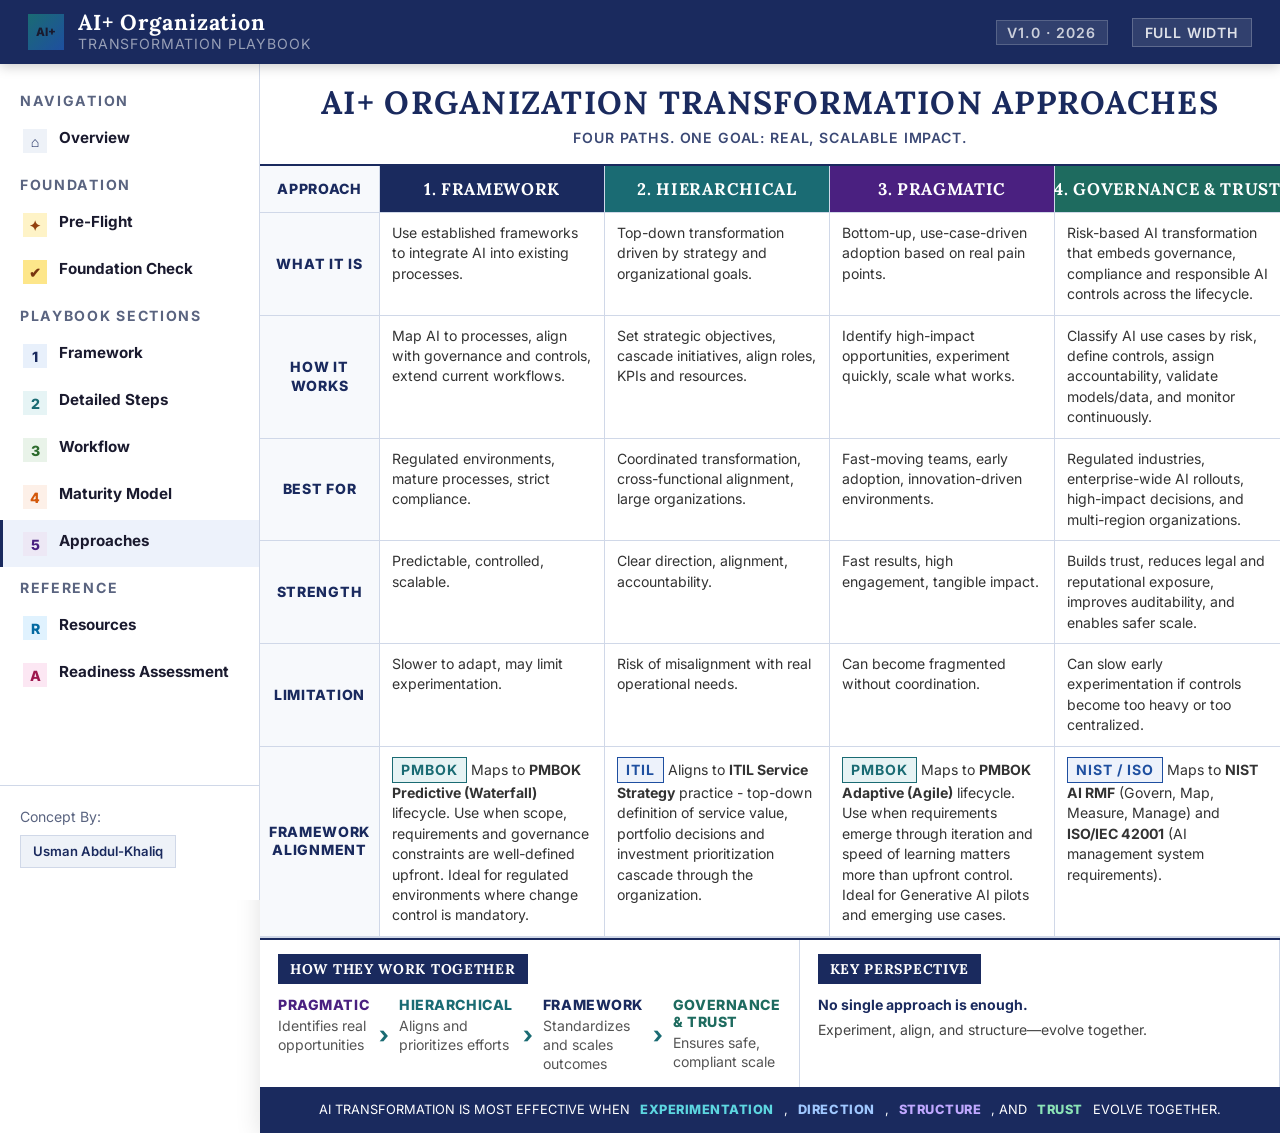
==== approaches.html @ 4c3d4aff "Initial Commit" ====
<!DOCTYPE html>
<html lang="en">
<head>
<meta charset="UTF-8">
<meta name="viewport" content="width=device-width, initial-scale=1.0">
<title>AI+ Organization Transformation Approaches</title>
<link rel="stylesheet" href="shared.css">
<link rel="stylesheet" href="main.css">
</head>
<body class="approaches-page">

<script src="layout-loader.js"></script>
<div id="aipo-content">
<div class="page">
  <div class="page-header">
    <h1>AI+ ORGANIZATION TRANSFORMATION APPROACHES</h1>
    <p>Four Paths. One Goal: Real, Scalable Impact.</p>
  </div>

  <div class="approach-grid">
    <div class="approach-cell row-label label-head">Approach</div>
    <div class="approach-cell approach-head a1">1. FRAMEWORK</div>
    <div class="approach-cell approach-head a2">2. HIERARCHICAL</div>
    <div class="approach-cell approach-head a3">3. PRAGMATIC</div>
    <div class="approach-cell approach-head a4">4. GOVERNANCE &amp; TRUST</div>

    <div class="approach-cell row-label">What It Is</div>
    <div class="approach-cell row-val">Use established frameworks to integrate AI into existing processes.</div>
    <div class="approach-cell row-val">Top-down transformation driven by strategy and organizational goals.</div>
    <div class="approach-cell row-val">Bottom-up, use-case-driven adoption based on real pain points.</div>
    <div class="approach-cell row-val">Risk-based AI transformation that embeds governance, compliance and responsible AI controls across the lifecycle.</div>

    <div class="approach-cell row-label">How It Works</div>
    <div class="approach-cell row-val">Map AI to processes, align with governance and controls, extend current workflows.</div>
    <div class="approach-cell row-val">Set strategic objectives, cascade initiatives, align roles, KPIs and resources.</div>
    <div class="approach-cell row-val">Identify high-impact opportunities, experiment quickly, scale what works.</div>
    <div class="approach-cell row-val">Classify AI use cases by risk, define controls, assign accountability, validate models/data, and monitor continuously.</div>

    <div class="approach-cell row-label">Best For</div>
    <div class="approach-cell row-val">Regulated environments, mature processes, strict compliance.</div>
    <div class="approach-cell row-val">Coordinated transformation, cross-functional alignment, large organizations.</div>
    <div class="approach-cell row-val">Fast-moving teams, early adoption, innovation-driven environments.</div>
    <div class="approach-cell row-val">Regulated industries, enterprise-wide AI rollouts, high-impact decisions, and multi-region organizations.</div>

    <div class="approach-cell row-label">Strength</div>
    <div class="approach-cell row-val">Predictable, controlled, scalable.</div>
    <div class="approach-cell row-val">Clear direction, alignment, accountability.</div>
    <div class="approach-cell row-val">Fast results, high engagement, tangible impact.</div>
    <div class="approach-cell row-val">Builds trust, reduces legal and reputational exposure, improves auditability, and enables safer scale.</div>

    <div class="approach-cell row-label">Limitation</div>
    <div class="approach-cell row-val">Slower to adapt, may limit experimentation.</div>
    <div class="approach-cell row-val">Risk of misalignment with real operational needs.</div>
    <div class="approach-cell row-val">Can become fragmented without coordination.</div>
    <div class="approach-cell row-val">Can slow early experimentation if controls become too heavy or too centralized.</div>

    <div class="approach-cell row-label">Framework Alignment</div>
    <div class="approach-cell row-val"><span class="fw-badge fw-pmbok">PMBOK</span> Maps to <strong>PMBOK Predictive (Waterfall)</strong> lifecycle. Use when scope, requirements and governance constraints are well-defined upfront. Ideal for regulated environments where change control is mandatory.</div>
    <div class="approach-cell row-val"><span class="fw-badge fw-itil">ITIL</span> Aligns to <strong>ITIL Service Strategy</strong> practice - top-down definition of service value, portfolio decisions and investment prioritization cascade through the organization.</div>
    <div class="approach-cell row-val"><span class="fw-badge fw-pmbok">PMBOK</span> Maps to <strong>PMBOK Adaptive (Agile)</strong> lifecycle. Use when requirements emerge through iteration and speed of learning matters more than upfront control. Ideal for Generative AI pilots and emerging use cases.</div>
    <div class="approach-cell row-val"><span class="fw-badge fw-itil">NIST / ISO</span> Maps to <strong>NIST AI RMF</strong> (Govern, Map, Measure, Manage) and <strong>ISO/IEC 42001</strong> (AI management system requirements).</div>
  </div>

  <div class="bottom-section">
    <div class="bottom-block">
      <div class="bottom-title">HOW THEY WORK TOGETHER</div>
      <div class="flow-items">
        <div class="flow-item">
          <div class="flow-name pragma">PRAGMATIC</div>
          <div class="flow-desc">Identifies real opportunities</div>
        </div>
        <div class="flow-arrow">›</div>
        <div class="flow-item">
          <div class="flow-name hier">HIERARCHICAL</div>
          <div class="flow-desc">Aligns and prioritizes efforts</div>
        </div>
        <div class="flow-arrow">›</div>
        <div class="flow-item">
          <div class="flow-name frame">FRAMEWORK</div>
          <div class="flow-desc">Standardizes and scales outcomes</div>
        </div>
        <div class="flow-arrow">›</div>
        <div class="flow-item">
          <div class="flow-name govern">GOVERNANCE &amp; TRUST</div>
          <div class="flow-desc">Ensures safe, compliant scale</div>
        </div>
      </div>
    </div>
    <div class="bottom-block">
      <div class="bottom-title">KEY PERSPECTIVE</div>
      <div class="key-perspective">No single approach is enough.</div>
      <div class="key-sub">Experiment, align, and structure—evolve together.</div>
    </div>
    <div class="bottom-block aipo-section-hidden" aria-hidden="true">
      <div class="bottom-title">PMBOK TAILORING PRINCIPLE
        <span class="fw-badge fw-pmbok" style="float:right;margin-top:-2px;">PMBOK</span>
      </div>
      <div style="font-size:0.78rem;color:#333;line-height:1.6;padding:8px 0;">
        <p style="margin-bottom:6px;"><strong>PMBOK recommends tailoring</strong> the delivery approach to the project context. Combine all three approaches:</p>
        <ul style="margin-left:12px;list-style:none;">
          <li style="padding:2px 0;"><strong>Pragmatic</strong> to discover opportunities → <strong>Adaptive (Agile)</strong></li>
          <li style="padding:2px 0;"><strong>Hierarchical</strong> to align efforts → <strong>Incremental</strong></li>
          <li style="padding:2px 0;"><strong>Framework</strong> to standardize and scale → <strong>Predictive (Waterfall)</strong></li>
        </ul>
        <p style="margin-top:6px;margin-bottom:0;">The key question: <strong>What is the uncertainty level of this initiative?</strong> High uncertainty → lean Adaptive. Low uncertainty, high compliance → lean Predictive.</p>
      </div>
    </div>
  </div>

  <div class="rule-bar">
    AI TRANSFORMATION IS MOST EFFECTIVE WHEN <strong class="hi-t">EXPERIMENTATION</strong>, <strong class="hi-d">DIRECTION</strong>, <strong class="hi-s">STRUCTURE</strong>, AND <strong class="hi-g">TRUST</strong> EVOLVE TOGETHER.
  </div>
</div>
</div>
<script src="spa-nav.js"></script>
</body>
</html>
---- shared.css ----
/* ═══════════════════════════════════════════════════
   AIPO – Shared Styles
   Loaded by every page.
   Contains: fonts · reset · CSS variables · nav shell
   ═══════════════════════════════════════════════════ */
@import url('https://fonts.googleapis.com/css2?family=Inter:wght@300;400;500;600;700;800&family=Lora:ital,wght@0,600;0,700;1,600&display=swap');
*, *::before, *::after { box-sizing: border-box; margin: 0; padding: 0; }
/* ── GLOBAL VARIABLES ──────────────────────────────── */
:root {
  /* Layout */
  --header-h:  64px;
  --sidebar-w: 260px;
  /* Core palette */
  --navy:      #1a2a5e;
  --navy-dark: #121e45;
  --blue-mid:  #1e4fa0;
  --blue:      #1e4fa0;
  --teal:      #1a6b73;
  --green:     #2d6b2d;
  --orange:    #d4580a;
  --purple:    #4a2080;
  --gold:      #0a6648;
  --light-bg:  #f7f9fc;
  --bg:        #eef2f8;
  --border:    #d0d8e8;
  --text:      #1a1a2e;
  --muted:     #5a6480;
  --row-alt:   #f5f8fd;
  /* Domain palette (prerequisites / foundation pages) */
  --d1: #854d0e;  --d1b: #fef3c7;
  --d2: #1e4fa0;  --d2b: #dbeafe;
  --d3: #991b1b;  --d3b: #fee2e2;
  --d4: #1a3060;  --d4b: #e0e7ff;
  --d5: #0f766e;  --d5b: #ccfbf1;
  --d6: #6d28d9;  --d6b: #ede9fe;
  --d7: #065f46;  --d7b: #d1fae5;
}/* ── SHARED NAV SHELL ─────────────────────────────── */
  header.site-header {
    position: fixed; top: 0; left: 0; right: 0;
    height: var(--header-h); background: var(--navy);
    display: flex; align-items: center; gap: 14px;
    padding: 0 28px; z-index: 100;
    box-shadow: 0 2px 12px rgba(0,0,0,.22);
  }
  .sh-icon {
    width: 36px; height: 36px; flex-shrink: 0;
    background: linear-gradient(135deg, var(--teal), #1e4fa0);
    border-radius: 8px; display: flex; align-items: center; justify-content: center;
    font-size: 18px;
  }
  .sh-title {
    font-family: 'Lora', serif;
    font-size: 1.35rem; font-weight: 800; letter-spacing: .04em; color: #fff; line-height: 1;
  }
  .sh-sub {
    font-size: 0.88rem; color: rgba(255,255,255,.55);
    letter-spacing: .06em; text-transform: uppercase; margin-top: 2px;
  }
  .sh-badge {
    margin-left: auto; background: rgba(255,255,255,.1);
    border: 1px solid rgba(255,255,255,.18); color: rgba(255,255,255,.75);
    font-size: 0.88rem; font-weight: 600; letter-spacing: .08em;
    text-transform: uppercase; padding: 3px 10px; border-radius: 20px;
  }
  aside.site-sidebar {
    position: fixed; top: var(--header-h); left: 0; bottom: 0;
    width: var(--sidebar-w); background: #fff;
    border-right: 1px solid var(--border); overflow-y: auto;
    padding: 24px 0 32px; display: flex; flex-direction: column; z-index: 99;
  }
  .sn-label {
    font-size: 0.88rem; font-weight: 700; letter-spacing: .12em;
    text-transform: uppercase; color: #5a6480; padding: 0 20px 8px; margin-top: 4px;
  }
  .sn-item {
    display: flex; align-items: flex-start; gap: 12px; padding: 11px 20px;
    text-decoration: none; color: #1a1a2e; border-left: 3px solid transparent;
    transition: background .15s, border-color .15s;
  }
  .sn-item:hover  { background: #eef2f8; border-left-color: #1e4fa0; }
  .sn-item.active { background: #edf2fb; border-left-color: #1a2a5e; }
  .sn-num {
    width: 24px; height: 24px; border-radius: 6px; display: flex;
    align-items: center; justify-content: center;
    font-size: 0.88rem; font-weight: 800; flex-shrink: 0; margin-top: 1px;
  }
  .sn-text { flex: 1; }
  .sn-text strong { display: block; font-size: 0.88rem; font-weight: 700; line-height: 1.3; }
  .sn-text span   { font-size: 0.88rem; color: #5a6480; line-height: 1.4; }
  .sn-p0 { background: #fef3c7; color: #92400e; }
  .sn-p1 { background: #fde68a; color: #78350f; }
  .sn-c1 { background: #e8f0fb; color: #1a2a5e; }
  .sn-c2 { background: #e6f4f5; color: #1a6b73; }
  .sn-c3 { background: #e9f3e9; color: #2d6b2d; }
  .sn-c4 { background: #fdf0e8; color: #d4580a; }
  .sn-c5 { background: #ede8f5; color: #4a2080; }
  .sn-c6 { background: #e4f7f0; color: #0a6648; }
  .sn-footer {
    margin-top: auto; padding: 20px 20px 0;
    border-top: 1px solid var(--border); font-size: 0.88rem; color: #5a6480; line-height: 1.6;
  }
  .sn-footer a {
    display: inline-block;
    margin-top: 6px;
    padding: 5px 12px;
    font-size: 0.82rem;
    font-weight: 600;
    color: var(--navy);
    text-decoration: none;
    background: #eef2f8;
    border: 1px solid var(--border);
    border-radius: 6px;
    transition: background 0.15s, border-color 0.15s, color 0.15s;
  }
  .sn-footer a:hover {
    background: #e8edf5;
    border-color: var(--blue-mid);
    color: var(--blue-mid);
  }
  .view-toggle-btn {
    display: flex; align-items: center; gap: 6px;
    background: rgba(255,255,255,.1); border: 1px solid rgba(255,255,255,.22);
    color: rgba(255,255,255,.85); font-size: 0.88rem; font-weight: 600;
    letter-spacing: .06em; text-transform: uppercase;
    padding: 5px 12px; border-radius: 20px;
    cursor: pointer; transition: background .15s; white-space: nowrap; margin-left: 10px;
  }
  .view-toggle-btn:hover { background: rgba(255,255,255,.18); border-color: rgba(255,255,255,.4); }

  /* ── VIEW SWITCHER ───────────────────────────────────── */
  .view-switcher {
    display: flex; gap: 4px;
  }
  .view-opt {
    background: none;
    border: 1px solid rgba(255,255,255,.22);
    color: rgba(255,255,255,.75);
    font-size: 0.88rem;
    font-weight: 600;
    padding: 4px 10px;
    border-radius: 4px;
    cursor: pointer;
    transition: all 0.2s;
    text-transform: uppercase;
    letter-spacing: 0.06em;
  }
  .view-opt:hover {
    border-color: rgba(255,255,255,.45);
    color: rgba(255,255,255,.95);
  }
  .view-opt.active {
    background: rgba(255,255,255,.15);
    border-color: rgba(255,255,255,.35);
    color: white;
  }

/* ── LAYOUT VIEWS ──────────────────────────────────── */
body.view-clean { 
  background: white !important; 
  padding-left: var(--sidebar-w) !important;
  padding-right: 0 !important;
  padding-top: var(--header-h) !important;
  padding-bottom: 0 !important;
}
body.view-clean .page { max-width: none !important; margin: 0 !important; }
body.view-clean:not(.prereq-page) *:not(.site-header):not(.site-sidebar):not(header):not(aside) { 
  border-radius: 0 !important; 
}

/* Internal padding for List view elements while keeping containers flush */
/* Excluding checklist.html via :not(.checklist-page) - depends on adding class to body */
body.view-clean:not(.checklist-page):not(.prereq-page) .banner,
body.view-clean:not(.checklist-page):not(.prereq-page) .sec-divider,
body.view-clean:not(.checklist-page):not(.prereq-page) .domain,
body.view-clean:not(.checklist-page):not(.prereq-page) .matrix-wrap,
body.view-clean:not(.checklist-page):not(.prereq-page) .cl-wrap,
body.view-clean:not(.checklist-page):not(.prereq-page) .readiness-bar,
body.view-clean:not(.checklist-page):not(.prereq-page) .why-strip {
  padding-left: 32px !important;
  padding-right: 32px !important;
}

/* Fix for nested horizontal containers like checklist items or matrix headers */
body.view-clean:not(.checklist-page):not(.prereq-page) .matrix-header,
body.view-clean:not(.checklist-page):not(.prereq-page) .dep-legend,
body.view-clean:not(.checklist-page):not(.prereq-page) .cl-section-header,
body.view-clean:not(.checklist-page):not(.prereq-page) .cl-items {
  padding-left: 20px !important;
}

/* ── PRINT BASE ─────────────────────────────────────── */
@media print {
  body { padding: 0; background: white; }
  .site-header, .site-sidebar, .view-toggle-btn, .view-switcher { display: none !important; }
  .page { max-width: none !important; }
}
/* ── FRAMEWORK ALIGNMENT COMPONENTS ───────────────── */
.fw-badges { display: flex; flex-wrap: wrap; gap: 5px; padding: 6px 16px 4px; }
.fw-badge {
  font-size: 0.88rem; font-weight: 700; letter-spacing: .07em; text-transform: uppercase;
  padding: 2px 8px; border-radius: 20px; border: 1.5px solid currentColor;
  white-space: nowrap; display: inline-block;
}
.fw-itil  { color: #1e4fa0; background: #edf2fb; }
.fw-pmbok { color: #1a6b73; background: #e6f3f4; }
.fw-nist  { color: #6d28d9; background: #f0eaf8; }
.fw-cobit { color: #b45309; background: #fef3c7; }
.fw-cmmi  { color: #2d6b2d; background: #e8f4e8; }

.fw-panel { margin: 0 16px 12px; border: 1px solid var(--border); border-radius: 4px; overflow: hidden; }
.fw-panel summary {
  padding: 7px 12px; font-size: 0.88rem; font-weight: 700;
  text-transform: uppercase; letter-spacing: .07em;
  cursor: pointer; background: var(--row-alt); color: var(--navy);
  list-style: none; display: flex; align-items: center; justify-content: space-between;
}
.fw-panel summary::-webkit-details-marker { display: none; }
.fw-panel summary::after { content: "▸"; transition: transform .2s; }
.fw-panel[open] summary::after { transform: rotate(90deg); }
.fw-panel .fw-panel-body {
  padding: 10px 14px; font-size: 0.88rem; color: #333; line-height: 1.55;
  border-top: 1px solid var(--border);
}
.fw-panel .fw-panel-body strong { color: var(--navy); }
.fw-panel .fw-panel-body p { margin-bottom: 6px; }
.fw-panel .fw-panel-body ul { list-style: none; padding: 0; margin-bottom: 6px; }
.fw-panel .fw-panel-body ul li { padding: 2px 0 2px 12px; position: relative; }
.fw-panel .fw-panel-body ul li::before { content: "›"; position: absolute; left: 0; color: #888; }

.fw-cycle { display: flex; margin: 8px 0; border: 1.5px solid var(--border); border-radius: 4px; overflow: hidden; }
.fw-cycle-step {
  flex: 1; padding: 6px 4px; text-align: center;
  font-size: 0.88rem; font-weight: 700; text-transform: uppercase; letter-spacing: .04em;
  border-right: 1px solid var(--border); background: var(--row-alt); color: var(--navy);
}
.fw-cycle-step:last-child { border-right: none; }
---- main.css ----
html {
  height: 100%;
}
body {
  height: 100%;
  font-family: "Inter", sans-serif;
  background: var(--bg);
  color: var(--text);
  /* Offset content from fixed header and sidebar */
  padding-top: var(--header-h);
  padding-left: var(--sidebar-w);
}

/* Temporarily hidden sections — drop class .aipo-section-hidden from markup to show again */
.aipo-section-hidden {
  display: none !important;
}

/* ── HEADER ─────────────────────────────────────────── */
header, .site-header {
  position: fixed;
  top: 0;
  left: 0;
  right: 0;
  height: var(--header-h);
  background: var(--navy);
  display: flex;
  align-items: center;
  gap: 14px;
  padding: 0 28px;
  z-index: 100;
  box-shadow: 0 2px 12px rgba(0, 0, 0, 0.22);
}

.header-icon, .sh-icon {
  width: 36px;
  height: 36px;
  background: linear-gradient(135deg, var(--teal), var(--blue-mid));
  border-radius: 8px;
  display: flex;
  align-items: center;
  justify-content: center;
  font-size: 18px;
  flex-shrink: 0;
}

.header-title, .sh-title {
  font-family: "Lora", serif;
  font-size: 1.35rem;
  font-weight: 800;
  letter-spacing: 0.04em;
  color: #fff;
  line-height: 1;
}

.header-subtitle, .sh-sub {
  font-size: 0.88rem;
  font-weight: 400;
  color: rgba(255, 255, 255, 0.55);
  letter-spacing: 0.06em;
  text-transform: uppercase;
  margin-top: 2px;
}

.header-badge, .sh-badge {
  margin-left: auto;
  background: rgba(255, 255, 255, 0.1);
  border: 1px solid rgba(255, 255, 255, 0.18);
  color: rgba(255, 255, 255, 0.75);
  font-size: 0.88rem;
  font-weight: 600;
  letter-spacing: 0.08em;
  text-transform: uppercase;
  padding: 3px 10px;
  border-radius: 20px;
}

/* ── SIDEBAR ─────────────────────────────────────────── */
aside, .site-sidebar {
  position: fixed;
  top: var(--header-h);
  left: 0;
  bottom: 0;
  width: var(--sidebar-w);
  background: #fff;
  border-right: 1px solid var(--border);
  overflow-y: auto;
  padding: 24px 0 32px;
  display: flex;
  flex-direction: column;
  z-index: 99;
}

.sidebar-section-label, .sn-label {
  font-size: 0.88rem;
  font-weight: 700;
  letter-spacing: 0.12em;
  text-transform: uppercase;
  color: var(--muted);
  padding: 0 20px 8px;
  margin-top: 4px;
}

.nav-item, .sn-item {
  display: flex;
  align-items: flex-start;
  gap: 12px;
  padding: 11px 20px;
  text-decoration: none;
  color: var(--text);
  border-left: 3px solid transparent;
  transition:
    background 0.15s,
    border-color 0.15s;
  cursor: pointer;
}

.nav-item:hover, .sn-item:hover {
  background: var(--bg);
  border-left-color: var(--blue-mid);
}

.nav-item.active, .sn-item.active {
  background: #edf2fb;
  border-left-color: var(--navy);
}

.nav-num, .sn-num {
  width: 24px;
  height: 24px;
  border-radius: 6px;
  display: flex;
  align-items: center;
  justify-content: center;
  font-size: 0.88rem;
  font-weight: 800;
  flex-shrink: 0;
  margin-top: 1px;
}

.nav-text, .sn-text {
  flex: 1;
}
.nav-text strong, .sn-text strong {
  display: block;
  font-size: 0.95rem;
  font-weight: 700;
  line-height: 1.3;
}
.nav-text span, .sn-text span {
  font-size: 0.88rem;
  color: var(--muted);
  line-height: 1.4;
}

aside .nav-text > span,
aside .sn-text > span {
  display: none;
}

/* per-item accent colours */
.c1 {
  background: #e8f0fb;
  color: var(--navy);
}
.c2 {
  background: #e6f4f5;
  color: var(--teal);
}
.c3 {
  background: #e9f3e9;
  color: var(--green);
}
.c4 {
  background: #fdf0e8;
  color: var(--orange);
}
.c5 {
  background: #ede8f5;
  color: var(--purple);
}

.sidebar-footer {
  margin-top: auto;
  padding: 20px 20px 0;
  border-top: 1px solid var(--border);
  font-size: 0.7rem;
  color: var(--muted);
  line-height: 1.6;
}

/* ── MAIN ─────────────────────────────────────────────── */
main, .page {
  margin: 0 auto;
  min-height: calc(100vh - var(--header-h));
}

/* ── HERO ─────────────────────────────────────────────── */
.hero {
  background: linear-gradient(
    135deg,
    var(--navy) 0%,
    var(--blue-mid) 60%,
    var(--teal) 100%
  );
  border-radius: 12px;
  padding: 44px 48px;
  color: #fff;
  position: relative;
  overflow: hidden;
  margin-bottom: 36px;
}

.hero::before {
  content: "";
  position: absolute;
  top: -60px;
  right: -60px;
  width: 260px;
  height: 260px;
  border-radius: 50%;
  background: rgba(255, 255, 255, 0.04);
}
.hero::after {
  content: "";
  position: absolute;
  bottom: -80px;
  right: 80px;
  width: 200px;
  height: 200px;
  border-radius: 50%;
  background: rgba(255, 255, 255, 0.04);
}

.hero-tag {
  display: inline-block;
  background: rgba(255, 255, 255, 0.15);
  border: 1px solid rgba(255, 255, 255, 0.25);
  font-size: 0.88rem;
  font-weight: 700;
  letter-spacing: 0.1em;
  text-transform: uppercase;
  padding: 4px 12px;
  border-radius: 20px;
  margin-bottom: 16px;
}

.hero h1 {
  font-family: "Lora", serif;
  font-size: 2.6rem;
  font-weight: 800;
  line-height: 1.1;
  margin-bottom: 14px;
}

.hero h1 em {
  font-style: normal;
  color: rgba(255, 255, 255, 0.6);
  font-weight: 300;
}

.hero p {
  font-size: 0.97rem;
  line-height: 1.7;
  color: rgba(255, 255, 255, 0.82);
  max-width: 640px;
  margin-bottom: 28px;
}

.hero-stats {
  display: grid;
  grid-template-columns: repeat(7, minmax(0, 1fr));
  gap: 12px;
  width: 100%;
  max-width: 1120px;
  align-items: stretch;
}

.hero .stat {
  box-sizing: border-box;
  min-height: 118px;
  height: 100%;
  display: flex;
  flex-direction: column;
  align-items: center;
  justify-content: center;
  padding: 14px 10px;
  text-align: center;
  background: rgba(255, 255, 255, 0.08);
  border: 3px double rgba(255, 255, 255, 0.42);
  border-radius: 8px;
}

.hero .stat-n {
  font-family: "Lora", serif;
  font-size: 1.75rem;
  font-weight: 800;
  line-height: 1;
  flex-shrink: 0;
}

.hero .stat-l {
  font-size: 0.72rem;
  font-weight: 700;
  color: rgba(255, 255, 255, 0.62);
  text-transform: uppercase;
  letter-spacing: 0.06em;
  margin-top: 10px;
  line-height: 1.35;
  max-width: 100%;
  min-height: 2.7em;
  display: flex;
  flex-direction: column;
  align-items: center;
  justify-content: center;
  text-wrap: balance;
}

@media (max-width: 1040px) {
  .hero-stats {
    grid-template-columns: repeat(4, minmax(0, 1fr));
  }
}

@media (max-width: 620px) {
  .hero-stats {
    grid-template-columns: repeat(2, minmax(0, 1fr));
  }
}

/* ── CARDS GRID ─────────────────────────────────────── */
.section-label {
  font-size: 0.88rem;
  font-weight: 700;
  letter-spacing: 0.12em;
  text-transform: uppercase;
  color: var(--muted);
  margin-bottom: 16px;
}

.cards {
  display: grid;
  grid-template-columns: repeat(auto-fill, minmax(290px, 1fr));
  gap: 18px;
  margin-bottom: 40px;
}

.card {
  background: #fff;
  border: 1px solid var(--border);
  border-radius: 10px;
  padding: 24px;
  text-decoration: none;
  color: var(--text);
  display: flex;
  flex-direction: column;
  gap: 10px;
  transition:
    transform 0.15s,
    box-shadow 0.15s,
    border-color 0.15s;
  position: relative;
  overflow: hidden;
}

.card::before {
  content: "";
  position: absolute;
  top: 0;
  left: 0;
  right: 0;
  height: 3px;
}

.card:hover {
  box-shadow: 0 8px 28px rgba(26, 42, 94, 0.12);
  border-color: transparent;
}

.card-top {
  display: flex;
  align-items: center;
  gap: 12px;
}

.card-icon {
  width: 40px;
  height: 40px;
  border-radius: 9px;
  display: flex;
  align-items: center;
  justify-content: center;
  font-size: 18px;
  flex-shrink: 0;
}

.card-num {
  font-size: 0.88rem;
  font-weight: 700;
  letter-spacing: 0.1em;
  text-transform: uppercase;
}

.card h3 {
  font-size: 0.95rem;
  font-weight: 700;
  line-height: 1.3;
}

.card p {
  font-size: 0.88rem;
  color: var(--muted);
  line-height: 1.6;
  flex: 1;
}

.card-arrow {
  align-self: flex-end;
  font-size: 0.8rem;
  font-weight: 700;
  display: flex;
  align-items: center;
  gap: 4px;
  margin-top: 4px;
}

/* accent per card */
.card-1::before {
  background: var(--navy);
}
.card-1 .card-icon {
  background: #e8f0fb;
}
.card-1 .card-num {
  color: var(--navy);
}
.card-1 .card-arrow {
  color: var(--navy);
}

.card-2::before {
  background: var(--teal);
}
.card-2 .card-icon {
  background: #e6f4f5;
}
.card-2 .card-num {
  color: var(--teal);
}
.card-2 .card-arrow {
  color: var(--teal);
}

.card-3::before {
  background: var(--green);
}
.card-3 .card-icon {
  background: #e9f3e9;
}
.card-3 .card-num {
  color: var(--green);
}
.card-3 .card-arrow {
  color: var(--green);
}

.card-4::before {
  background: var(--orange);
}
.card-4 .card-icon {
  background: #fdf0e8;
}
.card-4 .card-num {
  color: var(--orange);
}
.card-4 .card-arrow {
  color: var(--orange);
}

.card-5::before {
  background: var(--purple);
}
.card-5 .card-icon {
  background: #ede8f5;
}
.card-5 .card-num {
  color: var(--purple);
}
.card-5 .card-arrow {
  color: var(--purple);
}

.card-6::before {
  background: #0a6648;
}
.card-6 .card-icon {
  background: #e4f7f0;
}
.card-6 .card-num {
  color: #0a6648;
}
.card-6 .card-arrow {
  color: #0a6648;
}

.card-res::before {
  background: #1e4fa0;
}
.card-res .card-icon {
  background: #e8f0fb;
}
.card-res .card-num {
  color: #1e4fa0;
}
.card-res .card-arrow {
  color: #1e4fa0;
}

.card-pf::before {
  background: #92400e;
}
.card-pf .card-icon {
  background: #fef3c7;
}
.card-pf .card-num {
  color: #92400e;
}
.card-pf .card-arrow {
  color: #92400e;
}

/* ── INTRO BLOCK ─────────────────────────────────────── */
.intro-block {
  background: #fff;
  border: none;
  border-radius: 10px;
  padding: 28px 32px;
  margin-bottom: 36px;
  display: grid;
  grid-template-columns: 1fr 1fr;
  gap: 24px;
}

.intro-block h2 {
  font-family: "Lora", serif;
  font-size: 1.25rem;
  font-weight: 800;
  color: var(--navy);
  margin-bottom: 10px;
  grid-column: 1 / -1;
}

.intro-col p {
  font-size: 0.88rem;
  color: var(--muted);
  line-height: 1.75;
}

body.index-page main p {
  font-size: 1rem;
}

body.index-page main .intro-col ul li {
  font-size: 1rem;
}

.intro-col ul {
  list-style: none;
  display: flex;
  flex-direction: column;
  gap: 7px;
  margin-top: 6px;
}

.intro-col ul li {
  font-size: 0.88rem;
  color: var(--text);
  display: flex;
  align-items: flex-start;
  gap: 8px;
  line-height: 1.5;
}

.intro-col ul li::before {
  content: "▸";
  color: var(--teal);
  flex-shrink: 0;
  margin-top: 1px;
}

/* ── VIEW TOGGLE ──────────────────────────────────────── */
.view-toggle-btn {
  display: flex;
  align-items: center;
  gap: 6px;
  background: rgba(255, 255, 255, 0.1);
  border: 1px solid rgba(255, 255, 255, 0.22);
  color: rgba(255, 255, 255, 0.85);
  font-family: "Inter", sans-serif;
  font-size: 0.88rem;
  font-weight: 600;
  letter-spacing: 0.06em;
  text-transform: uppercase;
  padding: 5px 12px;
  border-radius: 20px;
  cursor: pointer;
  transition:
    background 0.15s,
    border-color 0.15s;
  white-space: nowrap;
  margin-left: 10px;
}
.view-toggle-btn:hover {
  background: rgba(255, 255, 255, 0.18);
  border-color: rgba(255, 255, 255, 0.4);
}
.view-toggle-btn svg {
  flex-shrink: 0;
}

/* boxed (default): shell padding matches index — one inset for #aipo-content */
body.view-boxed #aipo-content {
  max-width: 1400px;
  margin: 0 auto;
  padding: 40px 44px 60px;
  box-sizing: border-box;
}
body.view-boxed #aipo-content > main,
body.view-boxed #aipo-content > .page {
  max-width: none;
  margin-left: 0;
  margin-right: 0;
  padding: 0;
}

/* full width: same shell inset as boxed, content stretches horizontally */
body.view-full #aipo-content {
  max-width: none;
  margin: 0 auto;
  padding: 40px 44px 60px;
  box-sizing: border-box;
}
body.view-full #aipo-content > main,
body.view-full #aipo-content > .page {
  max-width: none;
  margin-left: 0;
  margin-right: 0;
  padding: 0;
}

/* clean / list view – no padding, edge-to-edge */
body.view-clean main, body.view-clean .page {
  max-width: none;
  padding: 0;
}

@media (max-width: 760px) {
  .intro-block {
    grid-template-columns: 1fr;
  }
  body {
    padding-top: var(--header-h);
    padding-left: 0;
  }
  aside, .site-sidebar {
    transform: translateX(-100%);
  }
  .cards {
    grid-template-columns: 1fr;
  }
}

body {
  font-family: "Inter", sans-serif;
  background: #eef2f8;
  color: #1a1a2e;
}

.page {
  max-width: 1300px;
  margin: 0 auto;
  background: white;
  border-radius: 6px;
  overflow: hidden;
  box-shadow: 0 4px 24px rgba(0, 0, 0, 0.12);
  transition: max-width 0.25s ease;
}
body.view-full .page {
  max-width: none;
}

.page-header {
  background: var(--navy);
  color: white;
  text-align: center;
  padding: 18px 32px 12px;
  border-bottom: 2px solid rgba(255, 255, 255, 0.3);
}
.page-header h1 {
  font-family: "Lora", serif;
  font-size: 2rem;
  font-weight: 800;
  letter-spacing: 0.04em;
}
.page-header p {
  font-size: 0.88rem;
  opacity: 0.85;
  margin-top: 4px;
  font-weight: 600;
  letter-spacing: 0.06em;
  text-transform: uppercase;
}

.approach-grid {
  display: grid;
  grid-template-columns: 120px repeat(4, minmax(0, 1fr));
  border-bottom: 2px solid var(--border);
}

.approach-cell {
  border-right: 1px solid var(--border);
  border-bottom: 1px solid var(--border);
}
.approach-grid .approach-cell:nth-child(5n) {
  border-right: none;
}
.approach-grid .approach-cell:nth-last-child(-n + 5) {
  border-bottom: none;
}

.approach-head {
  padding: 12px 10px;
  color: white;
  font-family: "Lora", serif;
  font-size: 1.05rem;
  font-weight: 800;
  letter-spacing: 0.04em;
  text-align: center;
  display: flex;
  align-items: center;
  justify-content: center;
  gap: 8px;
  white-space: nowrap;
}

.label-head {
  background: #f7f9fc;
}

.approach-head.a1 {
  background: var(--navy);
}
.approach-head.a2 {
  background: var(--teal);
}
.approach-head.a3 {
  background: var(--purple);
}
.approach-head.a4 {
  background: #1e6b5f;
}

.row-label {
  padding: 10px 8px;
  font-size: 0.88rem;
  font-weight: 800;
  text-transform: uppercase;
  letter-spacing: 0.05em;
  display: flex;
  align-items: center;
  justify-content: center;
  background: #f7f9fc;
  line-height: 1.3;
  color: var(--navy);
  text-align: center;
}

.row-val {
  padding: 10px 12px;
  font-size: 0.88rem;
  color: #333;
  line-height: 1.45;
}

/* Bottom section */
.bottom-section {
  display: grid;
  grid-template-columns: 1fr 1fr;
  border-top: 2px solid var(--navy);
}

.bottom-block {
  padding: 14px 18px;
  border-right: 1px solid var(--border);
}
.bottom-block:last-child {
  border-right: none;
}

.bottom-title {
  background: var(--navy);
  color: white;
  font-family: "Lora", serif;
  font-size: 0.88rem;
  font-weight: 800;
  letter-spacing: 0.05em;
  padding: 6px 12px;
  border-radius: 2px;
  display: inline-block;
  margin-bottom: 12px;
}

.flow-items {
  display: flex;
  align-items: flex-start;
  gap: 0;
}

.flow-item {
  flex: 1;
}
.flow-name {
  font-size: 0.88rem;
  font-weight: 800;
  text-transform: uppercase;
  letter-spacing: 0.04em;
}
.flow-name.pragma {
  color: var(--purple);
}
.flow-name.hier {
  color: var(--teal);
}
.flow-name.frame {
  color: var(--navy);
}
.flow-name.govern {
  color: #1e6b5f;
}

.flow-desc {
  font-size: 0.88rem;
  color: #555;
  margin-top: 3px;
  line-height: 1.35;
}

.flow-arrow {
  font-size: 1.5rem;
  color: var(--teal);
  font-weight: 700;
  padding: 0 10px;
  align-self: center;
  flex-shrink: 0;
}

.key-perspective {
  font-size: 0.88rem;
  font-weight: 700;
  color: var(--navy);
  margin-bottom: 6px;
  line-height: 1.3;
}
.key-sub {
  font-size: 0.88rem;
  color: #444;
  line-height: 1.45;
}

.rule-bar {
  background: var(--navy);
  color: white;
  padding: 11px 20px;
  font-size: 0.88rem;
  text-align: center;
  line-height: 1.4;
}
.rule-bar strong {
  font-weight: 800;
}
.rule-bar .hi-t {
  color: #5dd6e0;
}
.rule-bar .hi-d {
  color: #a0c8ff;
}
.rule-bar .hi-s {
  color: #c0a8ff;
}
.rule-bar .hi-g {
  color: #8be3b6;
}

body {
  font-family: "Inter", sans-serif;
  background: var(--bg);
  color: #1a1a2e;
}

.page {
  max-width: 1060px;
  margin: 0 auto;
  transition:
    max-width 0.25s ease,
    padding 0.25s ease;
}

body.view-boxed {
  --page-max: 1060px;
}
body.view-boxed .page {
  max-width: var(--page-max);
}

/* ── VIEW: CLEAN / LIST ──────────────────────────────── */
body.view-clean .banner {
  border-radius: 0;
  padding: 20px 32px;
}
body.view-clean .cl-wrap,
body.view-clean .matrix-wrap {
  border-radius: 0;
  border-left: none;
  border-right: none;
}
/* Use a sufficiently large fixed width to ensure consistency across all rows */
body.view-clean .cl-section {
  grid-template-columns: 280px 1fr;
}
body.view-clean .cl-section-header {
  padding: 12px 20px;
  white-space: nowrap;
}
body.view-clean .cl-s-num {
  font-size: 1.2rem;
}
body.view-clean .cl-items {
  padding: 8px 16px;
}

/* ── BANNER ──────────────────────────────────────────── */
.banner {
  background: linear-gradient(135deg, #111827 0%, #1e2d5a 60%, #2d3060 100%);
  border-radius: 10px 10px 0 0;
  padding: 34px 38px 30px;
  color: white;
  border-bottom: 3px solid #f59e0b;
  position: relative;
  overflow: hidden;
}
.banner::before {
  content: "";
  position: absolute;
  top: 0;
  right: 0;
  width: 340px;
  height: 100%;
  background: repeating-linear-gradient(
    45deg,
    transparent,
    transparent 12px,
    rgba(245, 158, 11, 0.05) 12px,
    rgba(245, 158, 11, 0.05) 24px
  );
  pointer-events: none;
}
.banner-eyebrow {
  font-size: 0.95rem;
  font-weight: 800;
  letter-spacing: 0.18em;
  text-transform: uppercase;
  color: #f59e0b;
  display: flex;
  align-items: center;
  gap: 10px;
  margin-bottom: 12px;
}
.banner-eyebrow::before {
  content: "";
  display: inline-block;
  width: 28px;
  height: 2px;
  background: #f59e0b;
  flex-shrink: 0;
}
.banner-title {
  font-family: "Lora", serif;
  font-size: 2.2rem;
  font-weight: 700;
  line-height: 1.15;
  margin-bottom: 16px;
}
.banner-title em {
  font-style: italic;
  color: #fcd34d;
}
.banner-desc {
  font-size: 0.88rem;
  line-height: 1.7;
  opacity: 0.9;
  max-width: 700px;
}
.banner-tags {
  display: flex;
  gap: 8px;
  flex-wrap: wrap;
  margin-top: 20px;
}
.btag {
  background: rgba(245, 158, 11, 0.15);
  border: 1px solid rgba(245, 158, 11, 0.35);
  color: #fcd34d;
  font-size: 0.88rem;
  font-weight: 700;
  padding: 3px 12px;
  border-radius: 20px;
  letter-spacing: 0.04em;
}

/* ── SECTION DIVIDER ─────────────────────────────────── */
.sec-divider {
  background: #f4f6fb;
  border: 1px solid var(--border);
  border-top: none;
  padding: 11px 22px;
  display: flex;
  align-items: center;
  gap: 12px;
}
.sec-divider-lbl {
  font-size: 0.88rem;
  font-weight: 800;
  letter-spacing: 0.14em;
  text-transform: uppercase;
  color: #8899bb;
}
.sec-divider-title {
  font-family: "Lora", serif;
  font-size: 0.98rem;
  font-weight: 700;
  color: var(--navy);
}
.sec-divider-sep {
  flex: 1;
  height: 1px;
  background: var(--border);
}
.sec-divider-count {
  font-size: 0.88rem;
  font-weight: 700;
  color: #8899bb;
  background: #e8edf5;
  border-radius: 20px;
  padding: 2px 9px;
}

/* ── DEPENDENCY MATRIX ───────────────────────────────── */
.matrix-wrap {
  background: white;
  border: 1px solid var(--border);
  border-top: none;
  overflow-x: auto;
}
.matrix-header {
  background: var(--navy);
  color: white;
  padding: 11px 20px;
  font-size: 0.88rem;
  font-weight: 800;
  text-transform: uppercase;
  letter-spacing: 0.08em;
  display: flex;
  align-items: center;
  gap: 12px;
}
.matrix-header span {
  opacity: 0.6;
  font-weight: 400;
  text-transform: none;
  letter-spacing: 0;
  font-size: 0.88rem;
}
.dep-table {
  width: 100%;
  border-collapse: collapse;
  min-width: 700px;
}
.dep-table th {
  background: #f4f6fb;
  font-size: 0.88rem;
  font-weight: 800;
  text-transform: uppercase;
  letter-spacing: 0.07em;
  color: #5a6480;
  padding: 9px 12px;
  border-bottom: 1px solid var(--border);
  text-align: center;
  white-space: nowrap;
}
.dep-table th:first-child {
  text-align: left;
  min-width: 160px;
}
.dep-table td {
  padding: 9px 12px;
  font-size: 0.95rem;
  color: #333;
  border-bottom: 1px solid #f0f3f8;
  vertical-align: middle;
  text-align: center;
}
.dep-table td:first-child {
  text-align: left;
  font-weight: 600;
  white-space: nowrap;
  font-size: 0.95rem;
}
.dep-table tr:last-child td {
  border-bottom: none;
}
.dot {
  display: inline-block;
  width: 12px;
  height: 12px;
  border-radius: 50%;
  vertical-align: middle;
}
.dot-crit {
  background: #ef4444;
}
.dot-high {
  background: #f59e0b;
}
.dot-mod {
  background: #60a5fa;
}
.dot-low {
  background: #d1d5db;
}
.dep-legend {
  display: flex;
  gap: 18px;
  padding: 9px 16px;
  font-size: 0.88rem;
  color: #5a6480;
  background: #f9fbfd;
  border-top: 1px solid var(--border);
  flex-wrap: wrap;
}
.dep-legend span {
  display: flex;
  align-items: center;
  gap: 6px;
  font-weight: 600;
}

/* ── READINESS CHECKLIST ─────────────────────────────── */
.cl-wrap {
  background: white;
  border: 1px solid var(--border);
  border-top: none;
  border-radius: 0 0 10px 10px;
  overflow: hidden;
}
.cl-bar-wrap {
  height: 5px;
  background: #e8edf5;
  border-bottom: 1px solid var(--border);
}
.cl-bar {
  height: 100%;
  background: linear-gradient(90deg, #1e4fa0, #1a6b73);
  width: 0;
  transition: width 0.35s ease;
}
.cl-section {
  border-bottom: 1px solid var(--border);
  display: grid;
  grid-template-columns: 180px 1fr;
}
.cl-section:last-child {
  border-bottom: none;
}
.cl-section-header {
  padding: 16px 14px 16px 20px;
  color: white;
  display: flex;
  flex-direction: column;
  justify-content: flex-start;
  gap: 4px;
}
.cl-d1 .cl-section-header {
  background: var(--d1);
}
.cl-d2 .cl-section-header {
  background: var(--d2);
}
.cl-d3 .cl-section-header {
  background: var(--d3);
}
.cl-d4 .cl-section-header {
  background: var(--d4);
}
.cl-d5 .cl-section-header {
  background: var(--d5);
}
.cl-d6 .cl-section-header {
  background: var(--d6);
}
.cl-d7 .cl-section-header {
  background: var(--d7);
}
.cl-s-num {
  font-family: "Lora", serif;
  font-size: 1.6rem;
  font-weight: 800;
  opacity: 0.4;
  line-height: 1;
}
.cl-s-name {
  font-size: 1.2rem;
  font-weight: 700;
  line-height: 1.3;
}
.cl-s-sub {
  font-size: 0.8rem;
  opacity: 0.8;
  line-height: 1.4;
  margin-top: 2px;
}
.cl-items {
  border-left: 1px solid var(--border);
  padding: 12px 20px;
  display: flex;
  flex-direction: column;
  gap: 4px;
}
.cl-item {
  display: flex;
  align-items: flex-start;
  gap: 9px;
  font-size: 0.88rem;
  color: #2d3748;
  line-height: 1.5;
  cursor: pointer;
  padding: 5px 8px;
  border-radius: 5px;
  transition: background 0.12s;
  user-select: none;
}
.cl-item:hover {
  background: #f4f6fb;
}
.cl-item input[type="checkbox"] {
  margin-top: 2px;
  flex-shrink: 0;
  accent-color: var(--navy);
  width: 13px;
  height: 13px;
  cursor: pointer;
}
.cl-item.cl-done {
  color: var(--navy);
  font-weight: 700;
}

/* ── EVIDENCE TRIGGER BUTTON ─────────────────────────── */
.ev-trigger {
  flex-shrink: 0;
  margin-left: auto;
  background: none;
  border: 1px solid transparent;
  border-radius: 4px;
  cursor: pointer;
  padding: 2px 6px;
  color: #aabbd4;
  font-size: 0.88rem;
  display: none;
  align-items: center;
  gap: 3px;
  transition: all 0.12s;
  font-family: "Inter", sans-serif;
  line-height: 1;
}
.cl-item:hover .ev-trigger,
.ev-trigger.has-ev {
  display: flex;
}
.ev-trigger.has-ev {
  color: #1e4fa0;
  border-color: #c5d3ee;
  background: #eef2fb;
}
.ev-trigger .ev-ct {
  font-size: 0.6rem;
  font-weight: 800;
}

/* ── EVIDENCE OVERLAY ────────────────────────────────── */
.ep-overlay {
  position: fixed;
  inset: 0;
  background: rgba(15, 20, 50, 0.42);
  z-index: 300;
  opacity: 0;
  pointer-events: none;
  transition: opacity 0.22s;
}
.ep-overlay.ep-open {
  opacity: 1;
  pointer-events: all;
}

/* ── EVIDENCE PANEL ──────────────────────────────────── */
.ep-panel {
  position: fixed;
  top: 0;
  right: 0;
  bottom: 0;
  width: min(680px, 94vw);
  background: white;
  z-index: 301;
  display: flex;
  flex-direction: column;
  box-shadow: -6px 0 32px rgba(0, 0, 0, 0.16);
  transform: translateX(100%);
  transition: transform 0.28s cubic-bezier(0.2, 0.8, 0.3, 1);
}
.ep-panel.ep-open {
  transform: translateX(0);
}
.ep-head {
  padding: 18px 20px 15px;
  background: #1a2a5e;
  color: white;
  flex-shrink: 0;
  display: flex;
  gap: 14px;
  align-items: flex-start;
}
.ep-head-inner {
  flex: 1;
  min-width: 0;
}
.ep-eyebrow {
  font-size: 0.88rem;
  font-weight: 800;
  letter-spacing: 0.14em;
  text-transform: uppercase;
  opacity: 0.55;
  margin-bottom: 6px;
}
.ep-htitle {
  font-size: 0.95rem;
  font-weight: 600;
  line-height: 1.45;
}
.ep-hclose {
  width: 30px;
  height: 30px;
  flex-shrink: 0;
  background: rgba(255, 255, 255, 0.1);
  border: none;
  color: white;
  cursor: pointer;
  border-radius: 6px;
  display: flex;
  align-items: center;
  justify-content: center;
  font-size: 1.1rem;
  transition: background 0.15s;
}
.ep-hclose:hover {
  background: rgba(255, 255, 255, 0.22);
}
.ep-body {
  flex: 1;
  overflow-y: auto;
  padding: 16px 18px 8px;
}
.ep-entries {
  display: flex;
  flex-direction: column;
  gap: 10px;
  margin-bottom: 10px;
}
.ep-empty {
  text-align: center;
  padding: 36px 16px 24px;
}
.ep-empty-icon {
  font-size: 2rem;
  margin-bottom: 10px;
  opacity: 0.35;
}
.ep-empty-title {
  font-size: 0.95rem;
  font-weight: 700;
  color: #5a6480;
  margin-bottom: 5px;
}
.ep-empty-sub {
  font-size: 0.88rem;
  color: #8899bb;
  line-height: 1.55;
}
.ep-card {
  border: 1px solid #d8e2f0;
  border-radius: 8px;
  overflow: hidden;
}
.ep-card-head {
  display: flex;
  align-items: center;
  padding: 7px 12px;
  background: #f4f6fb;
  border-bottom: 1px solid #e8edf5;
}
.ep-card-lbl {
  font-size: 0.88rem;
  font-weight: 800;
  text-transform: uppercase;
  letter-spacing: 0.1em;
  color: #8899bb;
  flex: 1;
}
.ep-card-del {
  background: none;
  border: none;
  cursor: pointer;
  color: #c0c8d8;
  font-size: 0.88rem;
  padding: 2px 7px;
  border-radius: 4px;
  transition:
    color 0.12s,
    background 0.12s;
  font-family: "Inter", sans-serif;
  font-weight: 600;
}
.ep-card-del:hover {
  color: #b91c1c;
  background: #fee2e2;
}
.ep-card-fields {
  padding: 10px 12px;
  display: grid;
  grid-template-columns: 1fr 1fr;
  gap: 7px 10px;
}
.epf.epf-full {
  grid-column: 1 / -1;
}
.epf > label {
  display: block;
  font-size: 0.88rem;
  font-weight: 700;
  text-transform: uppercase;
  letter-spacing: 0.09em;
  color: #8899bb;
  margin-bottom: 3px;
}
.epf input,
.epf select,
.epf textarea {
  width: 100%;
  padding: 6px 9px;
  border: 1px solid #d8e2f0;
  border-radius: 5px;
  font-family: "Inter", sans-serif;
  font-size: 0.95rem;
  color: #1a1a2e;
  background: #fafbfc;
  transition: border-color 0.15s;
}
.epf input:focus,
.epf select:focus,
.epf textarea:focus {
  outline: none;
  border-color: #1e4fa0;
  background: white;
}
.epf textarea {
  min-height: 54px;
  resize: vertical;
  line-height: 1.45;
}
.ep-add {
  width: 100%;
  padding: 10px 14px;
  border: 2px dashed #c5d3ee;
  border-radius: 8px;
  background: none;
  cursor: pointer;
  color: #8899bb;
  font-family: "Inter", sans-serif;
  font-size: 0.95rem;
  font-weight: 600;
  transition: all 0.15s;
  margin-top: 2px;
}
.ep-add:hover {
  background: #f0f4fb;
  border-color: #1e4fa0;
  color: #1e4fa0;
}
.ep-foot {
  padding: 10px 18px;
  background: #f8fafd;
  border-top: 1px solid #e8edf5;
  font-size: 0.88rem;
  color: #8899bb;
  flex-shrink: 0;
  line-height: 1.5;
}

/* ── PRINT ───────────────────────────────────────────── */
@media print {
  body {
    padding: 0;
    background: white;
  }
  .site-header,
  .site-sidebar,
  .view-toggle-btn {
    display: none !important;
  }
  .page {
    max-width: none !important;
  }
  .ev-trigger,
  .ep-overlay,
  .ep-panel {
    display: none !important;
  }
}

body {
  font-family: "Inter", sans-serif;
  background: var(--bg);
  color: #1a1a2e;
}

/* ── PAGE CONTAINER ─────────────────────────────────── */
.page {
  max-width: 1180px;
  margin: 0 auto;
  display: grid;
  grid-template-columns: 1fr 236px;
  gap: 20px;
  align-items: start;
  transition: max-width 0.25s ease;
}
body.view-boxed .page {
  max-width: 1180px;
}
body.view-full .page {
  max-width: none;
}

/* Prerequisites page: domains stack vertically, no side panel */
body.prereq-page .page {
  display: block;
  max-width: 1060px;
  padding: 0;
}
body.prereq-page.view-full .page,
body.prereq-page.view-clean .page {
  max-width: none;
}

/* Domain cards: label as full-width top header, body below */
body.prereq-page .domain {
  display: flex;
  flex-direction: column;
}
body.prereq-page .d-label {
  display: flex;
  flex-direction: row;
  align-items: center;
  gap: 20px;
  padding: 14px 22px;
}
body.prereq-page .d-label .d-pre {
  font-size: 0.88rem;
  opacity: 0.65;
  flex-shrink: 0;
  white-space: nowrap;
}
body.prereq-page .d-label .d-name {
  font-size: 1rem;
  flex-shrink: 0;
}
body.prereq-page .d-label .d-sub {
  font-size: 0.88rem;
  opacity: 0.75;
  margin-top: 0;
  border-left: 1px solid rgba(255,255,255,0.3);
  padding-left: 16px;
}
body.prereq-page .d-body {
  border-left: none;
  border-top: 1px solid var(--border);
}

/* Checklist page: sections stack vertically, no side panel */
body.checklist-page .page {
  display: block;
  max-width: 1060px;
  padding: 0;
}
body.checklist-page.view-full .page,
body.checklist-page.view-clean .page {
  max-width: none;
}

/* Framework page: sections stack vertically */
body.framework-page .page {
  display: block;
  padding: 0;
}
body.framework-page.view-boxed .page {
  max-width: 1200px;
}
body.framework-page.view-full .page,
body.framework-page.view-clean .page {
  max-width: none;
}
body.framework-page .page-title {
  background: white;
  color: var(--navy);
  border-bottom: 2px solid var(--navy);
}
body.framework-page .section-label {
  margin-bottom: 0;
}

/* Details page: cards in two columns — zero horizontal gutter between cards */
body.details-page .page {
  display: grid;
  grid-template-columns: 1fr 1fr;
  column-gap: 0;
  row-gap: 20px;
  max-width: 1180px;
  padding-top: 0;
}
body.details-page.view-full .page {
  max-width: none;
  padding-top: 0;
}
body.details-page .page-header {
  background: white;
  color: var(--navy);
  border-bottom: 2px solid var(--navy);
}
body.details-page .page-header p {
  color: var(--navy);
}

/* Workflow page */
body.workflow-page .page {
  display: block;
  max-width: 1300px;
  padding-top: 0;
}
body.workflow-page.view-full .page,
body.workflow-page.view-boxed .page,
body.workflow-page.view-clean .page {
  max-width: none;
  padding-top: 0;
}
body.workflow-page .page-header {
  background: white;
  color: var(--navy);
  border-bottom: 2px solid var(--navy);
}
body.workflow-page .page-header p {
  color: var(--navy);
}

body.workflow-page .fw-badges {
  display: none !important;
}

/* Approaches page */
body.approaches-page .page {
  display: block;
  max-width: none;
  padding-top: 0;
}
body.approaches-page.view-boxed .page {
  max-width: 1300px;
  padding-top: 0;
}
body.approaches-page .page-header {
  background: white;
  color: var(--navy);
  border-bottom: 2px solid var(--navy);
}
body.approaches-page .page-header p {
  color: var(--navy);
}

/* Maturity page */
body.maturity-page .page {
  display: block;
  max-width: none;
  padding-top: 0;
}
body.maturity-page.view-boxed .page,
body.maturity-page.view-full .page,
body.maturity-page.view-clean .page {
  max-width: none;
  padding-top: 0;
}
body.maturity-page .page-header {
  background: white;
  color: var(--navy);
  border-bottom: 2px solid var(--navy);
}
body.maturity-page .page-header p {
  color: var(--navy);
}

/* Add horizontal padding inside the content blocks on prereq + checklist pages */
body.prereq-page .sec-divider,
body.prereq-page .readiness-bar,
body.prereq-page .why-strip,
body.checklist-page .sec-divider,
body.checklist-page .readiness-bar {
  padding-left: 28px;
  padding-right: 28px;
}
body.prereq-page .matrix-wrap,
body.prereq-page .cl-wrap,
body.checklist-page .matrix-wrap,
body.checklist-page .cl-wrap {
  margin-bottom: 40px;
}
body.prereq-page .matrix-header,
body.checklist-page .matrix-header {
  padding-left: 28px;
  padding-right: 28px;
}
body.prereq-page .dep-table th,
body.prereq-page .dep-table td,
body.checklist-page .dep-table th,
body.checklist-page .dep-table td {
  padding-left: 16px;
  padding-right: 16px;
}
body.prereq-page .dep-table th:first-child,
body.prereq-page .dep-table td:first-child,
body.checklist-page .dep-table th:first-child,
body.checklist-page .dep-table td:first-child {
  padding-left: 28px;
}
body.prereq-page .dep-legend,
body.checklist-page .dep-legend {
  padding-left: 28px;
  padding-right: 28px;
}
body.prereq-page .cl-section-header,
body.checklist-page .cl-section-header {
  padding-left: 28px;
}
body.prereq-page .cl-items,
body.checklist-page .cl-items {
  padding-left: 28px;
  padding-right: 28px;
}
.page-main {
  min-width: 0;
}

/* ── PROGRESS BAR ───────────────────────────────────── */
.prog-wrap {
  position: sticky;
  top: calc(var(--header-h) + 4px);
  z-index: 50;
  background: white;
  border: 1px solid var(--border);
  border-radius: 8px;
  padding: 11px 18px;
  margin-bottom: 18px;
  display: flex;
  align-items: center;
  gap: 14px;
  box-shadow: 0 2px 10px rgba(0, 0, 0, 0.08);
  flex-wrap: wrap;
}
.prog-title {
  font-family: "Lora", serif;
  font-size: 0.98rem;
  font-weight: 700;
  color: var(--navy);
  white-space: nowrap;
}
.prog-track {
  flex: 1;
  min-width: 100px;
  height: 10px;
  background: #e8edf5;
  border-radius: 999px;
  overflow: hidden;
}
.prog-fill {
  height: 100%;
  background: linear-gradient(90deg, var(--teal), var(--navy));
  border-radius: 999px;
  transition: width 0.4s ease;
  width: 0%;
}
.prog-pct {
  font-size: 0.95rem;
  font-weight: 800;
  color: var(--navy);
  min-width: 38px;
}
.prog-lbl {
  font-size: 0.88rem;
  font-weight: 600;
  color: #5a6480;
  white-space: nowrap;
}
.prog-acts {
  display: flex;
  gap: 8px;
  margin-left: auto;
  align-items: center;
}
.btn {
  padding: 5px 13px;
  border-radius: 6px;
  border: 1px solid var(--border);
  background: #f4f6fb;
  color: #1a2a5e;
  font-family: "Inter", sans-serif;
  font-size: 0.95rem;
  font-weight: 600;
  cursor: pointer;
  transition: background 0.15s;
  white-space: nowrap;
}
.btn:hover {
  background: #e8edf5;
}
.btn-danger {
  border-color: #f0a0a0;
  color: #b91c1c;
  background: #fff5f5;
}
.btn-danger:hover {
  background: #ffe8e8;
}
.save-ind {
  font-size: 0.7rem;
  color: var(--teal);
  font-weight: 600;
  opacity: 0;
  transition: opacity 0.3s;
  white-space: nowrap;
}
.save-ind.show {
  opacity: 1;
}

/* ── ORG INFO ────────────────────────────────────────── */
.org-card {
  background: white;
  border-radius: 8px;
  border: 1px solid var(--border);
  padding: 18px 22px;
  margin-bottom: 18px;
  display: grid;
  grid-template-columns: 2fr 1fr 1fr 1fr;
  gap: 14px;
  box-shadow: 0 1px 6px rgba(0, 0, 0, 0.06);
}
.f-lbl {
  display: block;
  font-size: 0.88rem;
  font-weight: 700;
  text-transform: uppercase;
  letter-spacing: 0.09em;
  color: #5a6480;
  margin-bottom: 5px;
}
.f-inp {
  width: 100%;
  padding: 8px 11px;
  border: 1px solid var(--border);
  border-radius: 6px;
  font-family: "Inter", sans-serif;
  font-size: 0.95rem;
  color: #1a1a2e;
  background: #f9fbfd;
  transition: border-color 0.15s;
}
.f-inp:focus {
  outline: none;
  border-color: var(--navy);
  background: white;
}

/* ── SECTION CARDS ───────────────────────────────────── */
.sc {
  background: white;
  border-radius: 8px;
  border: 1px solid var(--border);
  margin-bottom: 18px;
  overflow: hidden;
  box-shadow: 0 2px 10px rgba(0, 0, 0, 0.07);
}
.sc-head {
  display: flex;
  align-items: center;
  gap: 16px;
  padding: 16px 22px;
  color: white;
}
.sc-num {
  font-family: "Lora", serif;
  font-size: 2.5rem;
  font-weight: 800;
  line-height: 1;
  flex-shrink: 0;
}
.sc-head-text {
  flex: 1;
}
.sc-head-title {
  font-family: "Lora", serif;
  font-size: 1.1rem;
  font-weight: 700;
  letter-spacing: 0.04em;
  line-height: 1.2;
}
.sc-head-sub {
  font-size: 0.88rem;
  opacity: 0.88;
  margin-top: 4px;
  line-height: 1.4;
}
.sc-badge {
  background: rgba(0, 0, 0, 0.2);
  border-radius: 20px;
  padding: 4px 13px;
  font-size: 0.88rem;
  font-weight: 700;
  white-space: nowrap;
  flex-shrink: 0;
}
.s1 .sc-head {
  background: var(--navy);
}
.s2 .sc-head {
  background: var(--blue);
}
.s3 .sc-head {
  background: var(--teal);
}
.s4 .sc-head {
  background: var(--green);
}
.s5 .sc-head {
  background: var(--orange);
}
.s6 .sc-head {
  background: var(--purple);
}

/* Assessment page (checklist_eval): progress hint layout + inverted section headers */
body.assessment-page .prog-lead {
  flex: 1 1 200px;
  min-width: 0;
}
body.assessment-page .prog-title {
  white-space: normal;
  line-height: 1.25;
}
body.assessment-page .prog-hint {
  font-size: 0.78rem;
  font-weight: 400;
  color: #5a6480;
  margin: 6px 0 0;
  line-height: 1.4;
  max-width: 36rem;
}
body.assessment-page .prog-hint-icon {
  margin-right: 4px;
}

/* Shell: overflow/min-height from .page break sticky; padding stacks under fixed header */
body.assessment-page .page {
  overflow: visible;
  min-height: auto;
  align-items: start;
}
body.assessment-page.view-full .page,
body.assessment-page.view-boxed .page {
  padding: 16px 36px 56px;
}
body.assessment-page.view-clean .page {
  padding: 12px 24px 48px;
}

/* Progress bar: stay below site header without painting over main column content */
body.assessment-page .prog-wrap {
  position: sticky;
  top: calc(var(--header-h) + 8px);
  z-index: 30;
  align-self: stretch;
  box-shadow: 0 2px 12px rgba(0, 0, 0, 0.06);
}

body.assessment-page .page-main {
  display: flex;
  flex-direction: column;
  align-items: stretch;
  gap: 0;
}

body.assessment-page .sc-head {
  align-items: flex-start;
  flex-wrap: wrap;
  row-gap: 10px;
}
body.assessment-page .sc-head-text {
  min-width: 0;
}
body.assessment-page .sc-head-sub {
  opacity: 1;
  color: #5a6480;
}
body.assessment-page .sc-num {
  font-size: 1.85rem;
  padding: 10px 14px;
  border-radius: 12px;
  line-height: 1;
}
body.assessment-page .sc-badge {
  border: 1px solid transparent;
}

body.assessment-page .s1 .sc-head {
  background: linear-gradient(180deg, #ffffff 0%, #f5f7fb 100%);
  color: var(--navy);
  border-bottom: 3px solid var(--navy);
}
body.assessment-page .s1 .sc-num {
  background: rgba(26, 42, 94, 0.12);
  color: var(--navy);
}
body.assessment-page .s1 .sc-badge {
  background: rgba(26, 42, 94, 0.06);
  color: var(--navy);
  border-color: rgba(26, 42, 94, 0.22);
}

body.assessment-page .s2 .sc-head {
  background: linear-gradient(180deg, #ffffff 0%, #f3f8fb 100%);
  color: var(--blue);
  border-bottom: 3px solid var(--blue);
}
body.assessment-page .s2 .sc-num {
  background: rgba(30, 79, 160, 0.12);
  color: var(--blue);
}
body.assessment-page .s2 .sc-badge {
  background: rgba(30, 79, 160, 0.06);
  color: var(--blue);
  border-color: rgba(30, 79, 160, 0.22);
}

body.assessment-page .s3 .sc-head {
  background: linear-gradient(180deg, #ffffff 0%, #f2f9fa 100%);
  color: var(--teal);
  border-bottom: 3px solid var(--teal);
}
body.assessment-page .s3 .sc-num {
  background: rgba(26, 107, 115, 0.12);
  color: var(--teal);
}
body.assessment-page .s3 .sc-badge {
  background: rgba(26, 107, 115, 0.06);
  color: var(--teal);
  border-color: rgba(26, 107, 115, 0.22);
}

body.assessment-page .s4 .sc-head {
  background: linear-gradient(180deg, #ffffff 0%, #f4faf4 100%);
  color: var(--green);
  border-bottom: 3px solid var(--green);
}
body.assessment-page .s4 .sc-num {
  background: rgba(45, 107, 45, 0.12);
  color: var(--green);
}
body.assessment-page .s4 .sc-badge {
  background: rgba(45, 107, 45, 0.06);
  color: var(--green);
  border-color: rgba(45, 107, 45, 0.22);
}

body.assessment-page .s5 .sc-head {
  background: linear-gradient(180deg, #ffffff 0%, #fffaf5 100%);
  color: var(--orange);
  border-bottom: 3px solid var(--orange);
}
body.assessment-page .s5 .sc-num {
  background: rgba(212, 88, 10, 0.12);
  color: var(--orange);
}
body.assessment-page .s5 .sc-badge {
  background: rgba(212, 88, 10, 0.06);
  color: var(--orange);
  border-color: rgba(212, 88, 10, 0.22);
}

body.assessment-page .s6 .sc-head {
  background: linear-gradient(180deg, #ffffff 0%, #f9f5fc 100%);
  color: var(--purple);
  border-bottom: 3px solid var(--purple);
}
body.assessment-page .s6 .sc-num {
  background: rgba(74, 32, 128, 0.12);
  color: var(--purple);
}
body.assessment-page .s6 .sc-badge {
  background: rgba(74, 32, 128, 0.06);
  color: var(--purple);
  border-color: rgba(74, 32, 128, 0.22);
}

/* ── SUB DIVIDER ─────────────────────────────────────── */
.sub-hd {
  padding: 8px 22px;
  font-size: 0.88rem;
  font-weight: 800;
  text-transform: uppercase;
  letter-spacing: 0.09em;
  color: #5a6480;
  background: #f4f6fb;
  border-bottom: 1px solid var(--border);
}

/* ── QUESTION BLOCKS ─────────────────────────────────── */
.qblock {
  padding: 15px 22px;
  border-bottom: 1px solid var(--border);
}
.qblock:last-child {
  border-bottom: none;
}
.q-lbl {
  font-size: 0.95rem;
  font-weight: 700;
  color: #1a1a2e;
  margin-bottom: 5px;
  line-height: 1.4;
}
.q-hint {
  font-size: 0.88rem;
  color: #6a7490;
  margin-bottom: 8px;
  line-height: 1.4;
}
textarea.q-ta {
  width: 100%;
  padding: 9px 12px;
  border: 1px solid var(--border);
  border-radius: 6px;
  font-family: "Inter", sans-serif;
  font-size: 0.95rem;
  color: #1a1a2e;
  background: #f9fbfd;
  resize: vertical;
  min-height: 70px;
  line-height: 1.5;
  transition: border-color 0.15s;
}
textarea.q-ta:focus {
  outline: none;
  border-color: var(--navy);
  background: white;
}

/* ── CHECKLIST ROWS ──────────────────────────────────── */
.clblock {
  padding: 14px 22px 16px;
  border-bottom: 1px solid var(--border);
  background: #f9fbfd;
}
.cl-title {
  font-size: 0.88rem;
  font-weight: 800;
  text-transform: uppercase;
  letter-spacing: 0.09em;
  color: #5a6480;
  margin-bottom: 10px;
}
.ci {
  display: flex;
  align-items: flex-start;
  gap: 10px;
  margin-bottom: 9px;
}
.ci:last-child {
  margin-bottom: 0;
}
.ci input[type="checkbox"] {
  appearance: none;
  -webkit-appearance: none;
  width: 17px;
  height: 17px;
  border: 2px solid #c0c8d8;
  border-radius: 4px;
  flex-shrink: 0;
  margin-top: 2px;
  cursor: pointer;
  transition:
    background 0.15s,
    border-color 0.15s;
  position: relative;
}
.ci input[type="checkbox"]:checked {
  border-color: var(--ck);
  background: var(--ck);
}
.ci input[type="checkbox"]:checked::after {
  content: "";
  position: absolute;
  left: 3px;
  top: 0px;
  width: 5px;
  height: 8px;
  border: 2px solid white;
  border-top: none;
  border-left: none;
  transform: rotate(40deg);
}
.s1 .ci input[type="checkbox"] {
  --ck: var(--navy);
}
.s2 .ci input[type="checkbox"] {
  --ck: var(--blue);
}
.s3 .ci input[type="checkbox"] {
  --ck: var(--teal);
}
.s4 .ci input[type="checkbox"] {
  --ck: var(--green);
}
.s5 .ci input[type="checkbox"] {
  --ck: var(--orange);
}
.s6 .ci input[type="checkbox"] {
  --ck: var(--purple);
}
.ci label {
  font-size: 0.95rem;
  color: #333;
  line-height: 1.4;
  cursor: pointer;
  flex: 1;
  transition:
    color 0.15s,
    text-decoration 0.15s;
}
.ci input[type="checkbox"]:checked ~ label {
  font-weight: 700;
  color: #5a6480;
}

/* ── EXPANDABLE CHECKBOXES (Use Cases) ───────────────── */
.exp-item {
  border: 1px solid var(--border);
  border-radius: 6px;
  margin-bottom: 8px;
  overflow: hidden;
  transition: border-color 0.2s;
}
.exp-item.open {
  border-color: #aabbdd;
}
.exp-head {
  display: flex;
  align-items: center;
  gap: 10px;
  padding: 10px 14px;
  background: #f9fbfd;
}
.exp-head input[type="checkbox"] {
  appearance: none;
  -webkit-appearance: none;
  width: 17px;
  height: 17px;
  border: 2px solid #c0c8d8;
  border-radius: 4px;
  flex-shrink: 0;
  cursor: pointer;
  transition:
    background 0.15s,
    border-color 0.15s;
  position: relative;
}
.exp-head input[type="checkbox"]:checked {
  border-color: var(--ck);
  background: var(--ck);
}
.exp-head input[type="checkbox"]:checked::after {
  content: "";
  position: absolute;
  left: 3px;
  top: 0px;
  width: 5px;
  height: 8px;
  border: 2px solid white;
  border-top: none;
  border-left: none;
  transform: rotate(40deg);
}
.s2 .exp-head input[type="checkbox"] {
  --ck: var(--blue);
}
.exp-name {
  font-size: 0.95rem;
  font-weight: 700;
  color: #1a1a2e;
  min-width: 120px;
}
.exp-desc {
  font-size: 0.88rem;
  color: #6a7490;
  flex: 1;
}
.exp-body {
  display: none;
  padding: 10px 14px 12px 41px;
  background: white;
  border-top: 1px solid var(--border);
}
.exp-item.open .exp-body {
  display: block;
}
.exp-body-lbl {
  font-size: 0.88rem;
  font-weight: 700;
  color: #8899bb;
  text-transform: uppercase;
  letter-spacing: 0.07em;
  margin-bottom: 5px;
}
.exp-body textarea {
  width: 100%;
  padding: 7px 10px;
  border: 1px solid var(--border);
  border-radius: 5px;
  font-family: "Inter", sans-serif;
  font-size: 0.95rem;
  color: #333;
  background: #f9fbfd;
  min-height: 52px;
  resize: vertical;
  transition: border-color 0.15s;
}
.exp-body textarea:focus {
  outline: none;
  border-color: var(--blue);
  background: white;
}

/* ── RADIO PILL GROUPS ───────────────────────────────── */
.rg {
  display: flex;
  gap: 6px;
  flex-wrap: wrap;
  margin-top: 7px;
}
.ro {
  position: relative;
}
.ro input[type="radio"] {
  position: absolute;
  opacity: 0;
  width: 0;
  height: 0;
}
.ro label {
  display: inline-block;
  padding: 6px 14px;
  border: 1.5px solid var(--border);
  border-radius: 6px;
  font-size: 0.95rem;
  font-weight: 600;
  color: #5a6480;
  cursor: pointer;
  transition:
    background 0.15s,
    border-color 0.15s,
    color 0.15s;
  line-height: 1;
  white-space: nowrap;
}
.ro:hover label {
  background: #f0f3fb;
  border-color: #aabbdd;
}
.ro input[type="radio"]:checked + label {
  border-color: var(--rc);
  background: var(--rb);
  color: var(--rc);
}
/* Approach colors */
.ro.a-fw label {
  --rc: var(--navy);
  --rb: #edf0fb;
}
.ro.a-hi label {
  --rc: var(--teal);
  --rb: #e6f3f4;
}
.ro.a-pr label {
  --rc: var(--purple);
  --rb: #f0eaf8;
}
/* Operating model colors */
.ro.om-as label {
  --rc: #1a6b73;
  --rb: #e6f3f4;
}
.ro.om-cp label {
  --rc: #1a2a5e;
  --rb: #edf0fb;
}
.ro.om-au label {
  --rc: #4a2080;
  --rb: #f0eaf8;
}
/* Foundation readiness */
.ro.r-no label {
  --rc: #b91c1c;
  --rb: #fef2f2;
}
.ro.r-ip label {
  --rc: #b45309;
  --rb: #fffbeb;
}
.ro.r-ok label {
  --rc: #166534;
  --rb: #f0fdf4;
}

/* ── OPERATING MODEL TABLE ───────────────────────────── */
.om-table {
  width: 100%;
  border-collapse: collapse;
}
.om-table th {
  font-size: 0.88rem;
  font-weight: 800;
  text-transform: uppercase;
  letter-spacing: 0.07em;
  color: #5a6480;
  padding: 8px 12px;
  text-align: left;
  background: #f4f6fb;
  border-bottom: 1px solid var(--border);
}
.om-table th:not(:first-child) {
  text-align: center;
  width: 130px;
}
.om-table td {
  padding: 10px 12px;
  border-bottom: 1px solid #f0f3f8;
  vertical-align: middle;
}
.om-table tr:last-child td {
  border-bottom: none;
}
.om-table td:first-child {
  font-size: 0.95rem;
  font-weight: 600;
}
.om-table td:not(:first-child) {
  text-align: center;
}

/* ── FOUNDATION READINESS ROWS ───────────────────────── */
.fr-rows {
  padding: 4px 22px 4px;
}
.fr-row {
  display: grid;
  grid-template-columns: 210px auto 1fr;
  align-items: start;
  gap: 14px;
  padding: 12px 0;
  border-bottom: 1px solid #f0f3f8;
}
.fr-row:last-child {
  border-bottom: none;
}
.fr-name {
  font-size: 0.95rem;
  font-weight: 600;
  color: #1a1a2e;
  padding-top: 4px;
}
.fr-notes {
  width: 100%;
  padding: 6px 10px;
  border: 1px solid var(--border);
  border-radius: 5px;
  font-family: "Inter", sans-serif;
  font-size: 0.95rem;
  color: #333;
  background: #f9fbfd;
  min-height: 34px;
  resize: none;
  transition:
    border-color 0.15s,
    min-height 0.15s;
  overflow: hidden;
}
.fr-notes:focus {
  outline: none;
  border-color: var(--green);
  background: white;
  min-height: 56px;
  resize: vertical;
  overflow: auto;
}

/* ── GOV GROUPS ──────────────────────────────────────── */
.gov-group {
  padding: 14px 22px;
  border-bottom: 1px solid var(--border);
}
.gov-group:last-child {
  border-bottom: none;
}
.gov-group-title {
  font-size: 0.7rem;
  font-weight: 800;
  text-transform: uppercase;
  letter-spacing: 0.08em;
  color: var(--orange);
  padding-bottom: 7px;
  margin-bottom: 10px;
  border-bottom: 2px solid var(--orange);
  display: inline-block;
}

/* ── PRINT ───────────────────────────────────────────── */
@media print {
  body {
    padding: 0;
    background: white;
  }
  .site-header,
  .site-sidebar,
  .prog-acts,
  .save-ind,
  .btn,
  .view-toggle-btn,
  .step-nav,
  .step-actions {
    display: none !important;
  }
  .sc {
    display: block !important;
    page-break-inside: avoid;
  }
  .prog-wrap {
    position: static;
    box-shadow: none;
  }
  .page {
    display: block;
  }
}

/* ── STEP NAVIGATOR (right panel) ─────────────────────── */
.step-nav {
  position: sticky;
  top: calc(var(--header-h) + 16px);
  background: white;
  border-radius: 8px;
  border: 1px solid var(--border);
  box-shadow: 0 2px 10px rgba(0, 0, 0, 0.07);
  overflow-x: hidden;
  overflow-y: auto;
  max-height: calc(100vh - var(--header-h) - 32px);
}
.step-nav-header {
  padding: 11px 16px 9px;
  font-size: 0.88rem;
  font-weight: 800;
  text-transform: uppercase;
  letter-spacing: 0.1em;
  color: #5a6480;
  border-bottom: 1px solid var(--border);
  background: #f8fafd;
}
.step-item {
  display: flex;
  align-items: center;
  gap: 10px;
  padding: 10px 14px;
  cursor: pointer;
  border-left: 3px solid transparent;
  transition:
    background 0.15s,
    border-color 0.15s;
  border-bottom: 1px solid #f0f3f8;
  user-select: none;
}
.step-item:last-of-type {
  border-bottom: none;
}
.step-item:hover {
  background: #f4f6fb;
}
.step-item.si-active {
  background: #f0f4fb;
  border-left-color: var(--si-col, var(--navy));
}
.si-num {
  width: 28px;
  height: 28px;
  border-radius: 7px;
  display: flex;
  align-items: center;
  justify-content: center;
  font-size: 0.95rem;
  font-weight: 800;
  flex-shrink: 0;
  background: #e8edf5;
  color: #8899bb;
  transition:
    background 0.2s,
    color 0.2s;
}
.step-item.si-active .si-num {
  background: var(--si-col, var(--navy));
  color: white;
}
.si-body {
  flex: 1;
  min-width: 0;
}
.si-title {
  font-size: 0.95rem;
  font-weight: 700;
  color: #1a1a2e;
  white-space: nowrap;
  overflow: hidden;
  text-overflow: ellipsis;
  line-height: 1.3;
}
.si-sub {
  font-size: 0.88rem;
  color: #8899bb;
  margin-top: 1px;
  line-height: 1.3;
}
.si-badge {
  font-size: 0.88rem;
  font-weight: 700;
  background: #eef1f8;
  color: #8899bb;
  border-radius: 20px;
  padding: 2px 7px;
  white-space: nowrap;
  flex-shrink: 0;
  transition:
    background 0.2s,
    color 0.2s;
  border: 1px solid #e0e5f0;
}
.step-item.si-done .si-badge {
  background: #e6f4ec;
  color: #2d6b2d;
  border-color: #bde0cc;
}
.step-nav-btns {
  display: flex;
  gap: 8px;
  padding: 12px 14px;
  border-top: 1px solid var(--border);
}
.step-nav-btns .btn {
  flex: 1;
  text-align: center;
  padding: 6px 8px;
}

/* ── SECTION VISIBILITY ─────────────────────────────── */
.sc {
  display: none;
}
.sc.step-active {
  display: block;
}

/* ── STEP ACTIONS (bottom of main col) ──────────────── */
.step-actions {
  display: flex;
  align-items: center;
  justify-content: space-between;
  padding: 14px 0 8px;
  gap: 12px;
}
.step-counter {
  font-size: 0.88rem;
  font-weight: 600;
  color: #5a6480;
  text-align: center;
  flex: 1;
  white-space: nowrap;
}
.step-actions .btn {
  min-width: 96px;
  text-align: center;
  padding: 7px 16px;
}
.btn-nav-disabled {
  opacity: 0.35;
  cursor: not-allowed !important;
}
.btn-nav-disabled:hover {
  background: #f4f6fb !important;
}

/* ── EVIDENCE TRIGGER BUTTON ─────────────────────────── */
.ev-trigger {
  flex-shrink: 0;
  margin-left: auto;
  background: none;
  border: 1px solid transparent;
  border-radius: 4px;
  cursor: pointer;
  padding: 2px 6px;
  color: #aabbd4;
  font-size: 0.88rem;
  display: none;
  align-items: center;
  gap: 3px;
  transition: all 0.12s;
  font-family: "Inter", sans-serif;
  line-height: 1;
}
.ci:hover .ev-trigger,
.ev-trigger.has-ev {
  display: flex;
}
.ev-trigger.has-ev {
  color: #1e4fa0;
  border-color: #c5d3ee;
  background: #eef2fb;
}
.ev-trigger .ev-ct {
  font-size: 0.88rem;
  font-weight: 800;
}

/* ── EVIDENCE OVERLAY ────────────────────────────────── */
.ep-overlay {
  position: fixed;
  inset: 0;
  background: rgba(15, 20, 50, 0.42);
  z-index: 300;
  opacity: 0;
  pointer-events: none;
  transition: opacity 0.22s;
}
.ep-overlay.ep-open {
  opacity: 1;
  pointer-events: all;
}

/* ── EVIDENCE PANEL ──────────────────────────────────── */
.ep-panel {
  position: fixed;
  top: 0;
  right: 0;
  bottom: 0;
  width: min(680px, 94vw);
  background: white;
  z-index: 301;
  display: flex;
  flex-direction: column;
  box-shadow: -6px 0 32px rgba(0, 0, 0, 0.16);
  transform: translateX(100%);
  transition: transform 0.28s cubic-bezier(0.2, 0.8, 0.3, 1);
}
.ep-panel.ep-open {
  transform: translateX(0);
}
.ep-head {
  padding: 18px 20px 15px;
  background: #1a2a5e;
  color: white;
  flex-shrink: 0;
  display: flex;
  gap: 14px;
  align-items: flex-start;
}
.ep-head-inner {
  flex: 1;
  min-width: 0;
}
.ep-eyebrow {
  font-size: 0.88rem;
  font-weight: 800;
  letter-spacing: 0.14em;
  text-transform: uppercase;
  opacity: 0.55;
  margin-bottom: 6px;
}
.ep-htitle {
  font-size: 0.95rem;
  font-weight: 600;
  line-height: 1.45;
}
.ep-hclose {
  width: 30px;
  height: 30px;
  flex-shrink: 0;
  background: rgba(255, 255, 255, 0.1);
  border: none;
  color: white;
  cursor: pointer;
  border-radius: 6px;
  display: flex;
  align-items: center;
  justify-content: center;
  font-size: 1.1rem;
  transition: background 0.15s;
}
.ep-hclose:hover {
  background: rgba(255, 255, 255, 0.22);
}
.ep-body {
  flex: 1;
  overflow-y: auto;
  padding: 16px 18px 8px;
}
.ep-entries {
  display: flex;
  flex-direction: column;
  gap: 10px;
  margin-bottom: 10px;
}
.ep-empty {
  text-align: center;
  padding: 36px 16px 24px;
}
.ep-empty-icon {
  font-size: 2rem;
  margin-bottom: 10px;
  opacity: 0.35;
}
.ep-empty-title {
  font-size: 0.95rem;
  font-weight: 700;
  color: #5a6480;
  margin-bottom: 5px;
}
.ep-empty-sub {
  font-size: 0.88rem;
  color: #8899bb;
  line-height: 1.55;
}
.ep-card {
  border: 1px solid #d8e2f0;
  border-radius: 8px;
  overflow: hidden;
}
.ep-card-head {
  display: flex;
  align-items: center;
  padding: 7px 12px;
  background: #f4f6fb;
  border-bottom: 1px solid #e8edf5;
}
.ep-card-lbl {
  font-size: 0.88rem;
  font-weight: 800;
  text-transform: uppercase;
  letter-spacing: 0.1em;
  color: #8899bb;
  flex: 1;
}
.ep-card-del {
  background: none;
  border: none;
  cursor: pointer;
  color: #c0c8d8;
  font-size: 0.88rem;
  padding: 2px 7px;
  border-radius: 4px;
  transition:
    color 0.12s,
    background 0.12s;
  font-family: "Inter", sans-serif;
  font-weight: 600;
}
.ep-card-del:hover {
  color: #b91c1c;
  background: #fee2e2;
}
.ep-card-fields {
  padding: 10px 12px;
  display: grid;
  grid-template-columns: 1fr 1fr;
  gap: 7px 10px;
}
.epf.epf-full {
  grid-column: 1 / -1;
}
.epf > label {
  display: block;
  font-size: 0.88rem;
  font-weight: 700;
  text-transform: uppercase;
  letter-spacing: 0.09em;
  color: #8899bb;
  margin-bottom: 3px;
}
.epf input,
.epf select,
.epf textarea {
  width: 100%;
  padding: 6px 9px;
  border: 1px solid #d8e2f0;
  border-radius: 5px;
  font-family: "Inter", sans-serif;
  font-size: 0.95rem;
  color: #1a1a2e;
  background: #fafbfc;
  transition: border-color 0.15s;
}
.epf input:focus,
.epf select:focus,
.epf textarea:focus {
  outline: none;
  border-color: #1e4fa0;
  background: white;
}
.epf textarea {
  min-height: 54px;
  resize: vertical;
  line-height: 1.45;
}
.ep-add {
  width: 100%;
  padding: 10px 14px;
  border: 2px dashed #c5d3ee;
  border-radius: 8px;
  background: none;
  cursor: pointer;
  color: #8899bb;
  font-family: "Inter", sans-serif;
  font-size: 0.95rem;
  font-weight: 600;
  transition: all 0.15s;
  margin-top: 2px;
}
.ep-add:hover {
  background: #f0f4fb;
  border-color: #1e4fa0;
  color: #1e4fa0;
}
.ep-foot {
  padding: 10px 18px;
  background: #f8fafd;
  border-top: 1px solid #e8edf5;
  font-size: 0.88rem;
  color: #8899bb;
  flex-shrink: 0;
  line-height: 1.5;
}

body {
  font-family: "Inter", sans-serif;
  background: #eef2f8;
  color: #1a1a2e;
}
body.view-full .page {
  max-width: none;
}

.card {
  background: white;
  border-radius: 6px;
  overflow: hidden;
  box-shadow: 0 2px 14px rgba(0, 0, 0, 0.09);
}

.card-header {
  display: flex;
  align-items: center;
  gap: 12px;
  padding: 14px 18px;
  color: white;
  border-bottom: 2px solid rgba(255, 255, 255, 0.3);
}

.card-num {
  font-family: "Lora", serif;
  font-size: 2.2rem;
  font-weight: 800;
  line-height: 1;
  flex-shrink: 0;
  background: rgba(0, 0, 0, 0.18);
  width: 46px;
  height: 46px;
  display: flex;
  align-items: center;
  justify-content: center;
  border-radius: 4px;
}

.card-title {
  font-size: 1.1rem;
  font-weight: 800;
  line-height: 1.2;
  font-family: "Lora", serif;
  letter-spacing: 0.04em;
}
.card-sub {
  font-size: 0.88rem;
  opacity: 0.9;
  margin-top: 3px;
  line-height: 1.35;
}

.c1 .card-header {
  background: var(--navy);
}
.c2 .card-header {
  background: var(--blue);
}
.c3 .card-header {
  background: var(--teal);
}
.c4 .card-header {
  background: var(--green);
}
.c5 .card-header {
  background: var(--orange);
}
.c6 .card-header {
  background: var(--purple);
}

.two-col {
  display: grid;
  grid-template-columns: 1fr 1fr;
  gap: 0;
  padding: 14px 16px;
  border-bottom: 1px solid var(--border);
}

.col-block {
  padding: 0 8px;
}
.col-block:first-child {
  border-right: 1px solid var(--border);
  padding-left: 0;
}
.col-block:last-child {
  padding-right: 0;
}

.col-label {
  font-size: 0.88rem;
  font-weight: 800;
  text-transform: uppercase;
  letter-spacing: 0.07em;
  margin-bottom: 6px;
  padding-bottom: 3px;
  border-bottom: 1.5px solid var(--border);
}
.c1 .col-label {
  color: var(--navy);
}
.c2 .col-label {
  color: var(--blue);
}
.c3 .col-label {
  color: var(--teal);
}
.c4 .col-label {
  color: var(--green);
}
.c5 .col-label {
  color: var(--orange);
}
.c6 .col-label {
  color: var(--purple);
}

.col-body {
  font-size: 0.88rem;
  color: #333;
  line-height: 1.5;
}
.col-body ul {
  list-style: none;
}
.col-body ul li {
  padding: 2px 0;
  padding-left: 12px;
  position: relative;
}
.col-body ul li::before {
  content: "•";
  position: absolute;
  left: 0;
  color: #888;
}

.section-label {
  font-size: 0.88rem;
  font-weight: 800;
  text-transform: uppercase;
  letter-spacing: 0.07em;
  padding: 8px 16px 4px;
}
.c1 .section-label {
  color: var(--navy);
}
.c2 .section-label {
  color: var(--blue);
}
.c3 .section-label {
  color: var(--teal);
}
.c4 .section-label {
  color: var(--green);
}
.c5 .section-label {
  color: var(--orange);
}
.c6 .section-label {
  color: var(--purple);
}

.item-table {
  width: 100%;
  padding: 0 16px 10px;
}
.item-row {
  display: grid;
  grid-template-columns: 130px 1fr;
  border-bottom: 1px solid #eef0f5;
  padding: 6px 0;
  gap: 10px;
}
.item-row:last-child {
  border-bottom: none;
}
.item-key {
  font-size: 0.88rem;
  font-weight: 700;
  line-height: 1.3;
}
.c1 .item-key {
  color: var(--navy);
}
.c2 .item-key {
  color: var(--blue);
}
.c3 .item-key {
  color: var(--teal);
}
.c4 .item-key {
  color: var(--green);
}
.c5 .item-key {
  color: var(--orange);
}
.c6 .item-key {
  color: var(--purple);
}
.item-val {
  font-size: 0.88rem;
  color: #444;
  line-height: 1.4;
}

.callout {
  margin: 0 16px 14px;
  padding: 9px 14px;
  border-radius: 4px;
  font-size: 0.88rem;
  font-weight: 600;
  font-style: italic;
  text-align: center;
  line-height: 1.4;
}
.c1 .callout {
  background: #edf0fb;
  color: var(--navy);
}
.c2 .callout {
  background: #edf0fb;
  color: var(--blue);
}
.c3 .callout {
  background: #e6f3f4;
  color: var(--teal);
}
.c4 .callout {
  background: #e8f4e8;
  color: var(--green);
}
.c5 .callout {
  background: #fdf0e8;
  color: var(--orange);
}
.c6 .callout {
  background: #f0eaf8;
  color: var(--purple);
}

/* ── STEP VIEW CONTROLS ───────────────────────────── */
.step-controls {
  display: flex;
  align-items: center;
  gap: 14px;
  margin: 0;
  flex-wrap: wrap;
  padding: 24px 16px 24px;
  background: white;
  border-radius: 8px;
  border: 1px solid var(--border);
  box-shadow: 0 1px 6px rgba(0, 0, 0, 0.06);
}

/* Step controls sit below the page title; full-width strip (no floating card) */
body.workflow-page .page > .step-controls,
body.maturity-page .page > .step-controls,
body.details-page #aipo-content > .page-header + .step-controls {
  border-radius: 0;
  box-shadow: none;
  margin: 0;
  max-width: 100%;
  width: 100%;
  box-sizing: border-box;
  border-left: none;
  border-right: none;
  border-top: 1px solid var(--border);
}

.sc-modes {
  display: flex;
  gap: 3px;
  flex: 1;
}
.sc-btn {
  padding: 6px 15px;
  border: 1px solid transparent;
  background: transparent;
  border-radius: 6px;
  font-family: "Inter", sans-serif;
  font-size: 0.95rem;
  font-weight: 600;
  color: #5a6480;
  cursor: pointer;
  transition:
    background 0.15s,
    color 0.15s,
    border-color 0.15s;
  white-space: nowrap;
}
.sc-btn:hover {
  background: #eef2f8;
  color: #1a2a5e;
}
.sc-btn.active {
  background: var(--navy);
  color: white;
  border-color: var(--navy);
}
.sc-nav {
  display: none;
  align-items: center;
  gap: 10px;
}
.sc-arrow {
  padding: 5px 14px;
  background: #f4f6fb;
  border: 1px solid var(--border);
  border-radius: 6px;
  font-family: "Inter", sans-serif;
  font-size: 0.95rem;
  font-weight: 600;
  color: #1a2a5e;
  cursor: pointer;
  transition:
    background 0.15s,
    border-color 0.15s;
}
.sc-arrow:hover:not(:disabled) {
  background: #eef2f8;
  border-color: #1a2a5e;
}
.sc-arrow:disabled {
  opacity: 0.35;
  cursor: default;
}
.sc-counter {
  font-size: 0.88rem;
  font-weight: 600;
  color: #5a6480;
  min-width: 130px;
  text-align: center;
}
.sc-dots {
  display: none;
  gap: 5px;
  align-items: center;
  flex: 1;
  justify-content: flex-end;
}
.sc-dot {
  width: 9px;
  height: 9px;
  border-radius: 50%;
  border: none;
  background: #c8d0e0;
  cursor: pointer;
  padding: 0;
  transition:
    background 0.15s,
    transform 0.15s;
}
.sc-dot.active {
  background: var(--navy);
  transform: scale(1.35);
}

/* ── STEP MODE PAGE / CARD OVERRIDES ─────────────── */
body.details-page.step-mode-1 .page,
body.details-page.step-mode-2 .page,
body.details-page.step-mode-3 .page {
  display: flex;
  gap: 0;
  grid-template-columns: unset;
  align-items: stretch;
}
body.details-page.view-boxed.step-mode-1 .page {
  max-width: 800px;
}

body.step-mode-1 .card,
body.step-mode-2 .card,
body.step-mode-3 .card {
  display: none;
}

body.step-mode-1 .card.step-visible,
body.step-mode-2 .card.step-visible,
body.step-mode-3 .card.step-visible {
  display: flex;
  flex-direction: column;
  flex: 1;
  transition:
    flex 0.3s,
    opacity 0.3s,
    transform 0.3s;
}
body.step-mode-3 .card.step-prev,
body.step-mode-3 .card.step-next {
  opacity: 0.6;
  flex: 0.75 !important;
  transform: scale(0.98);
}
body.step-mode-3 .card.step-visible:not(.step-prev):not(.step-next) {
  flex: 1.5;
}

/* ── BORDER-RADIUS REMOVAL FOR FULL-WIDTH VIEWS ──────────────────── */
/* Remove rounded borders when in full-width mode (view-full and view-clean both represent full-width) */

/* Major containers */
body.view-full .page,
body.view-clean .page {
  border-radius: 0 !important;
}

/* Cards and panels */
body.view-full .card,
body.view-clean .card {
  border-radius: 0 !important;
}

/* Banners */
body.view-full .banner,
body.view-clean .banner {
  border-radius: 0 !important;
}

/* Hero sections */
body.view-full .hero,
body.view-clean .hero {
  border-radius: 0 !important;
}

/* Stat boxes */
body.view-full .stat,
body.view-clean .stat {
  border-radius: 0 !important;
}

/* Intro blocks */
body.view-full .intro-block,
body.view-clean .intro-block {
  border-radius: 0 !important;
}

/* Expandable items and checkboxes */
body.view-full .exp-item,
body.view-clean .exp-item {
  border-radius: 0 !important;
}

/* Evidence cards */
body.view-full .ep-card,
body.view-clean .ep-card {
  border-radius: 0 !important;
}

/* Evidence panel */
body.view-full .ep-panel,
body.view-clean .ep-panel {
  border-radius: 0 !important;
}

/* Section cards */
body.view-full .sc,
body.view-clean .sc {
  border-radius: 0 !important;
}

/* Org cards */
body.view-full .org-card,
body.view-clean .org-card {
  border-radius: 0 !important;
}

/* Step nav */
body.view-full .step-nav,
body.view-clean .step-nav {
  border-radius: 0 !important;
}

/* Progress bar wrapper */
body.view-full .prog-wrap,
body.view-clean .prog-wrap {
  border-radius: 0 !important;
}

/* Step controls */
body.view-full .step-controls,
body.view-clean .step-controls {
  border-radius: 0 !important;
}

/* Buttons */
body.view-full .sc-btn,
body.view-clean .sc-btn {
  border-radius: 0 !important;
}

body.view-full .btn,
body.view-clean .btn {
  border-radius: 0 !important;
}

body.view-full .sc-arrow,
body.view-clean .sc-arrow {
  border-radius: 0 !important;
}

body.view-full .ep-add,
body.view-clean .ep-add {
  border-radius: 0 !important;
}

body.view-full .ep-hclose,
body.view-clean .ep-hclose {
  border-radius: 0 !important;
}

/* Input elements */
body.view-full .f-inp,
body.view-clean .f-inp {
  border-radius: 0 !important;
}

body.view-full textarea.q-ta,
body.view-clean textarea.q-ta {
  border-radius: 0 !important;
}

body.view-full .exp-body textarea,
body.view-clean .exp-body textarea {
  border-radius: 0 !important;
}

body.view-full .epf input,
body.view-clean .epf input {
  border-radius: 0 !important;
}

body.view-full .epf select,
body.view-clean .epf select {
  border-radius: 0 !important;
}

body.view-full .epf textarea,
body.view-clean .epf textarea {
  border-radius: 0 !important;
}

/* Badges and pills */
body.view-full .btag,
body.view-clean .btag {
  border-radius: 0 !important;
}

body.view-full .pill,
body.view-clean .pill {
  border-radius: 0 !important;
}

body.view-full .si-badge,
body.view-clean .si-badge {
  border-radius: 0 !important;
}

body.view-full .sec-divider-count,
body.view-clean .sec-divider-count {
  border-radius: 0 !important;
}

/* Icons and small elements */
body.view-full .card-icon,
body.view-clean .card-icon {
  border-radius: 0 !important;
}

body.view-full .header-icon,
body.view-clean .header-icon {
  border-radius: 0 !important;
}

body.view-full .nav-num,
body.view-clean .nav-num {
  border-radius: 0 !important;
}

body.view-full .si-num,
body.view-clean .si-num {
  border-radius: 0 !important;
}

body.view-full .card-num,
body.view-clean .card-num {
  border-radius: 0 !important;
}

/* Progress elements */
body.view-full .prog-track,
body.view-clean .prog-track {
  border-radius: 0 !important;
}

body.view-full .prog-fill,
body.view-clean .prog-fill {
  border-radius: 0 !important;
}

/* Checkboxes (custom styling) */
body.view-full .ci input[type="checkbox"],
body.view-clean .ci input[type="checkbox"] {
  border-radius: 0 !important;
}

body.view-full .exp-head input[type="checkbox"],
body.view-clean .exp-head input[type="checkbox"] {
  border-radius: 0 !important;
}

/* Decorative circles - preserve for visual elements that need them */
body.view-full .hero::before,
body.view-clean .hero::before,
body.view-full .hero::after,
body.view-clean .hero::after,
body.view-full .d-label::after,
body.view-clean .d-label::after,
body.view-full .dot,
body.view-clean .dot,
body.view-full .col-num,
body.view-clean .col-num {
  border-radius: 50% !important;
}

/* Resource cards */
body.view-full .resource-card,
body.view-clean .resource-card {
  border-radius: 0 !important;
}

body {
  font-family: "Inter", sans-serif;
  background: #eef2f8;
  color: var(--text);
}

.page {
  max-width: none;
  margin: 0 auto;
  background: white;
  border-radius: 0;
  overflow: hidden;
  box-shadow: none;
  transition: max-width 0.25s ease;
}
body.view-boxed .page {
  max-width: 1200px;
  border-radius: 4px;
  box-shadow: 0 4px 24px rgba(0, 0, 0, 0.12);
}

.page-title {
  background: var(--navy);
  color: white;
  text-align: center;
  padding: 22px 32px;
  font-family: "Lora", serif;
  font-size: 2.2rem;
  font-weight: 800;
  letter-spacing: 0.04em;
  border-bottom: 2px solid rgba(255, 255, 255, 0.3);
}

.section {
  display: grid;
  grid-template-columns: 220px 1fr;
  border-bottom: 1px solid var(--border);
}

.section-label {
  display: flex;
  align-items: flex-start;
  gap: 14px;
  padding: 20px 18px 0;
  color: white;
}

.section-number {
  font-family: "Lora", serif;
  font-size: 3rem;
  font-weight: 800;
  line-height: 1;
  flex-shrink: 0;
  margin-top: 2px;
}

.section-title-block {
}
.section-title-block .title {
  font-size: 0.95rem;
  font-weight: 800;
  text-transform: uppercase;
  letter-spacing: 0.06em;
  line-height: 1.2;
}

.section-desc {
  padding: 10px 18px;
  font-size: 0.88rem;
  font-weight: 700;
  color: white;
  border-bottom: 1px solid rgba(255, 255, 255, 0.2);
  border-left: 3px solid rgba(255, 255, 255, 0.4);
}

.s1 .section-desc {
  background: var(--navy);
}
.s2 .section-desc {
  background: var(--blue-mid);
}
.s3 .section-desc {
  background: var(--teal);
}
.s4 .section-desc {
  background: var(--green);
}
.s5 .section-desc {
  background: var(--orange);
}
.s6 .section-desc {
  background: var(--purple);
}

.s1 .section-label {
  background: var(--navy);
}
.s2 .section-label {
  background: var(--blue-mid);
}
.s3 .section-label {
  background: var(--teal);
}
.s4 .section-label {
  background: var(--green);
}
.s5 .section-label {
  background: var(--orange);
}
.s6 .section-label {
  background: var(--purple);
}

.section-content {
  padding: 0;
}

.item-row {
  display: grid;
  grid-template-columns: 240px 1fr;
  border-bottom: 1px solid var(--border);
}
.item-row:last-child {
  border-bottom: none;
}

.item-key {
  padding: 12px 14px;
  font-size: 0.88rem;
  font-weight: 700;
  border-right: 1px solid var(--border);
  display: flex;
  flex-direction: column;
  align-items: flex-start;
  justify-content: center;
}

.s1 .item-key {
  color: var(--navy);
}
.s2 .item-key {
  color: var(--blue-mid);
}
.s3 .item-key {
  color: var(--teal);
}
.s4 .item-key {
  color: var(--green);
}
.s5 .item-key {
  color: var(--orange);
}
.s6 .item-key {
  color: var(--purple);
}

.item-val {
  padding: 12px 16px;
  font-size: 0.88rem;
  color: #333;
  display: flex;
  align-items: center;
  line-height: 1.45;
}

.model-modes-footer {
  background: #f0f5fa;
  padding: 8px 16px;
  display: flex;
  gap: 16px;
  border-top: 1px solid var(--border);
  font-size: 0.88rem;
  font-weight: 700;
  color: var(--teal);
  letter-spacing: 0.03em;
}
.model-modes-footer span {
  padding: 3px 10px;
  border: 1.5px solid var(--teal);
  border-radius: 3px;
}

.fw-align-row {
  background: #f0f5fa;
  padding: 7px 16px;
  display: flex;
  align-items: center;
  gap: 12px;
  border-bottom: 1px solid var(--border);
  font-size: 0.88rem;
}
.fw-align-label {
  font-weight: 800;
  text-transform: uppercase;
  letter-spacing: 0.08em;
  color: var(--muted);
  white-space: nowrap;
  flex-shrink: 0;
}
.fw-align-row .fw-badge {
  font-size: 0.88rem;
  font-weight: 700;
  padding: 2px 9px;
  border-radius: 3px;
  border: 1.5px solid currentColor;
  background: white;
}

/* Overlays section */
.overlays {
  background: var(--navy);
  color: white;
  text-align: center;
  padding: 8px 16px;
  font-size: 0.88rem;
  font-weight: 700;
  letter-spacing: 0.06em;
  text-transform: uppercase;
}

.overlays-grid {
  display: grid;
  grid-template-columns: 1fr 1fr;
  border-top: 1px solid var(--border);
}

.overlay-block {
  padding: 14px 20px;
  border-right: 1px solid var(--border);
}
.overlay-block:last-child {
  border-right: none;
}

.overlay-title {
  font-size: 0.88rem;
  font-weight: 800;
  text-transform: uppercase;
  letter-spacing: 0.05em;
  color: var(--navy);
  margin-bottom: 10px;
  padding-bottom: 4px;
  border-bottom: 2px solid var(--navy);
  display: inline-block;
}

.overlay-item {
  display: grid;
  grid-template-columns: 110px 1fr;
  margin-bottom: 7px;
  gap: 8px;
}
.overlay-item-key {
  font-size: 0.88rem;
  font-weight: 700;
  color: var(--navy);
}
.overlay-item-val {
  font-size: 0.88rem;
  color: #444;
  line-height: 1.35;
}

.rule-bar {
  background: var(--navy);
  color: white;
  padding: 10px 20px;
  font-size: 0.88rem;
  display: flex;
  align-items: center;
  gap: 10px;
}
.rule-bar strong {
  font-weight: 800;
  text-transform: uppercase;
  letter-spacing: 0.05em;
}

body {
  font-family: "Inter", sans-serif;
  background: #eef2f8;
  color: #1a1a2e;
}

.page {
  max-width: 1500px;
  margin: 0 auto;
  background: white;
  border-radius: 6px;
  overflow: hidden;
  box-shadow: 0 4px 24px rgba(0, 0, 0, 0.12);
  transition: max-width 0.25s ease;
}
body.view-full .page {
  max-width: none;
}

.page-header {
  background: var(--navy);
  color: white;
  text-align: center;
  padding: 18px 32px 10px;
  border-bottom: 2px solid rgba(255, 255, 255, 0.3);
}
.page-header h1 {
  font-family: "Lora", serif;
  font-size: 2rem;
  font-weight: 800;
  letter-spacing: 0.04em;
}
.page-header p {
  font-size: 0.88rem;
  opacity: 0.85;
  padding-bottom: 8px;
  margin-top: 4px;
}

.maturity-table {
  width: 100%;
  border-collapse: collapse;
}

.maturity-table th,
.maturity-table td {
  border: 1px solid #c8d4e4;
  padding: 10px 12px;
  vertical-align: middle;
  font-size: 0.88rem;
  line-height: 1.5;
}

/* Column headers */
.th-row-label {
  background: white;
  color: var(--navy);
  font-family: inherit;
  font-size: 1.42rem;
  font-weight: 800;
  text-transform: uppercase;
  letter-spacing: 0.05em;
  width: 260px;
  min-width: 260px;
  padding: 16px 18px;
  text-align: left;
  vertical-align: middle;
  line-height: 1.35;
}

.th-level1 {
  background: var(--navy);
  color: white;
  text-align: center;
}
.th-level2 {
  background: var(--teal);
  color: white;
  text-align: center;
}
.th-level3 {
  background: var(--purple);
  color: white;
  text-align: center;
}

.th-level1 .level-num,
.th-level2 .level-num,
.th-level3 .level-num {
  font-family: "Lora", serif;
  font-size: 1.35rem;
  font-weight: 800;
  letter-spacing: 0.04em;
}
.th-level1 .level-sub,
.th-level2 .level-sub,
.th-level3 .level-sub {
  font-size: 0.88rem;
  font-weight: 600;
  opacity: 0.9;
  display: block;
  margin-top: 4px;
}

/* Row label column */
td.row-label,
tr:nth-child(even) td.row-label,
tr:nth-child(odd) td.row-label {
  display: table-cell;
  background: white;
  color: var(--navy);
  font-size: 0.88rem;
  font-weight: 800;
  text-transform: uppercase;
  letter-spacing: 0.05em;
  text-align: left;
  vertical-align: middle;
  line-height: 1.3;
  padding: 0 12px;
}

/* Alternating rows */
tr:nth-child(even) td:not(.row-label) {
  background: var(--row-alt);
}
tr:nth-child(odd) td:not(.row-label) {
  background: white;
}

td.l1 {
  color: #1a2a5e;
}
td.l2 {
  color: #1a4a4e;
}
td.l3 {
  color: #2a0f50;
}

/* Progression row */
.progression-row {
  background: #f0f5fa;
  border-top: 2px solid var(--navy);
}

.prog-header {
  background: var(--navy);
  color: white;
  text-align: center;
  font-size: 0.88rem;
  font-weight: 800;
  text-transform: uppercase;
  letter-spacing: 0.07em;
  padding: 8px 12px;
}

.progression-items {
  display: flex;
  align-items: center;
  padding: 10px 20px;
  gap: 0;
  overflow: hidden;
  justify-content: space-between;
}

.prog-item {
  display: flex;
  align-items: center;
  gap: 6px;
}

.prog-text {
  font-size: 0.88rem;
  font-weight: 600;
  color: var(--navy);
  text-align: center;
  line-height: 1.3;
}
.prog-text span {
  display: block;
  font-weight: 400;
  color: #666;
  font-size: 0.88rem;
}

.prog-arrow {
  font-size: 1.2rem;
  color: var(--teal);
  font-weight: 700;
  padding: 0 4px;
}

.rule-bar {
  background: var(--navy);
  color: white;
  padding: 10px 20px;
  font-size: 0.88rem;
  display: flex;
  align-items: center;
  gap: 10px;
  justify-content: center;
}
.rule-bar strong {
  font-weight: 800;
  text-transform: uppercase;
  letter-spacing: 0.04em;
}

/* Framework panel override for table layout */
.fw-panel {
  margin: 16px 20px;
}

body {
  font-family: "Inter", sans-serif;
  background: var(--bg);
  color: #1a1a2e;
}

.page {
  max-width: 1060px;
  margin: 0 auto;
  transition: max-width 0.25s ease;
}
body.view-boxed .page {
  max-width: 1060px;
}
body.view-full .page {
  max-width: none;
}
body.view-clean .page {
  max-width: none;
}

/* ── BANNER ──────────────────────────────────────────── */
.banner {
  background: linear-gradient(135deg, #111827 0%, #1e2d5a 60%, #2d3060 100%);
  border-radius: 10px 10px 0 0;
  padding: 34px 38px 30px;
  color: white;
  border-bottom: 3px solid #f59e0b;
  position: relative;
  overflow: hidden;
}
.banner::before {
  content: "";
  position: absolute;
  top: 0;
  right: 0;
  width: 340px;
  height: 100%;
  background: repeating-linear-gradient(
    45deg,
    transparent,
    transparent 12px,
    rgba(245, 158, 11, 0.05) 12px,
    rgba(245, 158, 11, 0.05) 24px
  );
  pointer-events: none;
}
.banner-eyebrow {
  font-size: 0.88rem;
  font-weight: 800;
  letter-spacing: 0.18em;
  text-transform: uppercase;
  color: #f59e0b;
  display: flex;
  align-items: center;
  gap: 10px;
  margin-bottom: 12px;
}
.banner-eyebrow::before {
  content: "";
  display: inline-block;
  width: 28px;
  height: 2px;
  background: #f59e0b;
  flex-shrink: 0;
}
.banner-title {
  font-family: "Lora", serif;
  font-size: 2.2rem;
  font-weight: 700;
  line-height: 1.15;
  margin-bottom: 16px;
}
.banner-title em {
  font-style: italic;
  color: #fcd34d;
}
.banner-desc {
  font-size: 0.88rem;
  line-height: 1.7;
  opacity: 0.9;
  max-width: 700px;
}
.banner-tags {
  display: flex;
  gap: 8px;
  flex-wrap: wrap;
  margin-top: 20px;
}
.btag {
  background: rgba(245, 158, 11, 0.15);
  border: 1px solid rgba(245, 158, 11, 0.35);
  color: #fcd34d;
  font-size: 0.88rem;
  font-weight: 700;
  padding: 3px 12px;
  border-radius: 20px;
  letter-spacing: 0.04em;
}

.why-link {
  background: none;
  border: none;
  color: #fcd34d;
  font-weight: 700;
  font-size: 0.88rem;
  cursor: pointer;
  padding: 0;
  margin-left: 2px;
  text-decoration: underline;
  transition: opacity 0.2s;
}
.why-link:hover {
  opacity: 0.8;
}

/* ── WHY IT MATTERS STRIP ────────────────────────────── */
.why-strip-container {
  border: none;
}
.why-strip {
  background: white;
  border: 1px solid var(--border);
  display: grid;
  grid-template-columns: 1fr 1fr 1fr;
  border-bottom: 2px solid var(--border);
  margin-top: 0;
}
.why-item {
  padding: 20px 22px;
  border-right: 1px solid var(--border);
}
.why-item:last-child {
  border-right: none;
}
.why-icon {
  font-size: 1.6rem;
  margin-bottom: 10px;
}
.why-title {
  font-size: 0.88rem;
  font-weight: 800;
  text-transform: uppercase;
  letter-spacing: 0.07em;
  color: var(--navy);
  margin-bottom: 6px;
}
.why-text {
  font-size: 0.88rem;
  color: #4a5568;
  line-height: 1.6;
}

/* ── SECTION DIVIDER ─────────────────────────────────── */
.sec-divider {
  background: #f4f6fb;
  border: 1px solid var(--border);
  border-top: none;
  padding: 11px 22px;
  display: flex;
  align-items: center;
  gap: 12px;
}
.sec-divider-lbl {
  font-size: 0.88rem;
  font-weight: 800;
  letter-spacing: 0.14em;
  text-transform: uppercase;
  color: #8899bb;
}
.sec-divider-title {
  font-family: "Lora", serif;
  font-size: 0.98rem;
  font-weight: 700;
  color: var(--navy);
}
.sec-divider-sep {
  flex: 1;
  height: 1px;
  background: var(--border);
}
.sec-divider-count {
  font-size: 0.88rem;
  font-weight: 700;
  color: #8899bb;
  background: #e8edf5;
  border-radius: 20px;
  padding: 2px 9px;
}

/* ── DOMAIN CARDS ────────────────────────────────────── */
.domain {
  background: white;
  border: 1px solid var(--border);
  border-top: none;
  display: grid;
  grid-template-columns: 196px 1fr;
}
.domain:last-of-type {
  border-radius: 0;
}

.d-label {
  padding: 20px 16px 20px 22px;
  color: white;
  display: flex;
  flex-direction: column;
  gap: 4px;
  position: relative;
  overflow: hidden;
}
.d-label::after {
  content: "";
  position: absolute;
  bottom: -14px;
  right: -14px;
  width: 70px;
  height: 70px;
  border-radius: 50%;
  background: rgba(255, 255, 255, 0.08);
  pointer-events: none;
}
.d-pre {
  font-size: 0.6rem;
  font-weight: 800;
  letter-spacing: 0.14em;
  text-transform: uppercase;
  opacity: 0.7;
}
.d-icon {
  font-size: 1.7rem;
  line-height: 1;
  margin: 6px 0 4px;
}
.d-name {
  font-family: "Lora", serif;
  font-size: 0.93rem;
  font-weight: 700;
  line-height: 1.25;
}
.d-sub {
  font-size: 0.88rem;
  opacity: 0.82;
  line-height: 1.4;
  margin-top: 3px;
}

.d1 .d-label {
  background: var(--d1);
}
.d2 .d-label {
  background: var(--d2);
}
.d3 .d-label {
  background: var(--d3);
}
.d4 .d-label {
  background: var(--d4);
}
.d5 .d-label {
  background: var(--d5);
}
.d6 .d-label {
  background: var(--d6);
}
.d7 .d-label {
  background: var(--d7);
}

.d-body {
  border-left: 1px solid var(--border);
}
.d-row {
  display: grid;
  grid-template-columns: 148px 1fr;
  border-bottom: 1px solid #f0f3f8;
}
.d-row:last-child {
  border-bottom: none;
}
.d-row-key {
  padding: 12px 12px 12px 16px;
  font-size: 0.88rem;
  font-weight: 800;
  text-transform: uppercase;
  letter-spacing: 0.07em;
  border-right: 1px solid #f0f3f8;
  line-height: 1.35;
  display: flex;
  align-items: flex-start;
  padding-top: 14px;
}
.d1 .d-row-key {
  color: var(--d1);
}
.d2 .d-row-key {
  color: var(--d2);
}
.d3 .d-row-key {
  color: var(--d3);
}
.d4 .d-row-key {
  color: var(--d4);
}
.d5 .d-row-key {
  color: var(--d5);
}
.d6 .d-row-key {
  color: var(--d6);
}
.d7 .d-row-key {
  color: var(--d7);
}

.d-row-val {
  padding: 12px 18px;
  font-size: 0.88rem;
  color: #2d3748;
  line-height: 1.6;
}
.d-row-val strong {
  font-weight: 700;
  color: #1a1a2e;
}

/* ── PILLS ───────────────────────────────────────────── */
.pills {
  display: flex;
  gap: 6px;
  flex-wrap: wrap;
  margin-top: 7px;
}
.pill {
  font-size: 0.88rem;
  font-weight: 600;
  padding: 3px 10px;
  border-radius: 20px;
  line-height: 1.5;
  border: 1.5px solid currentColor;
}
.d1 .pill {
  color: var(--d1);
  background: var(--d1b);
  border-color: rgba(133, 77, 14, 0.25);
}
.d2 .pill {
  color: var(--d2);
  background: var(--d2b);
  border-color: rgba(30, 79, 160, 0.2);
}
.d3 .pill {
  color: var(--d3);
  background: var(--d3b);
  border-color: rgba(153, 27, 27, 0.2);
}
.d4 .pill {
  color: var(--d4);
  background: var(--d4b);
  border-color: rgba(26, 48, 96, 0.2);
}
.d5 .pill {
  color: var(--d5);
  background: var(--d5b);
  border-color: rgba(15, 118, 110, 0.2);
}
.d6 .pill {
  color: var(--d6);
  background: var(--d6b);
  border-color: rgba(109, 40, 217, 0.2);
}
.d7 .pill {
  color: var(--d7);
  background: var(--d7b);
  border-color: rgba(6, 95, 70, 0.2);
}

/* ── DEPENDENCY MATRIX ───────────────────────────────── */
.matrix-wrap {
  background: white;
  border: 1px solid var(--border);
  border-top: none;
  border-radius: 0 0 10px 10px;
  overflow-x: auto;
}
.matrix-header {
  background: var(--navy);
  color: white;
  padding: 11px 20px;
  font-size: 0.7rem;
  font-weight: 800;
  text-transform: uppercase;
  letter-spacing: 0.08em;
  display: flex;
  align-items: center;
  gap: 12px;
}
.matrix-header span {
  opacity: 0.6;
  font-weight: 400;
  text-transform: none;
  letter-spacing: 0;
  font-size: 0.88rem;
}
.dep-table {
  width: 100%;
  border-collapse: collapse;
  min-width: 700px;
}
.dep-table th {
  background: #f4f6fb;
  font-size: 0.88rem;
  font-weight: 800;
  text-transform: uppercase;
  letter-spacing: 0.07em;
  color: #5a6480;
  padding: 9px 12px;
  border-bottom: 1px solid var(--border);
  text-align: center;
  white-space: nowrap;
}
.dep-table th:first-child {
  text-align: left;
  min-width: 160px;
}
.dep-table td {
  padding: 9px 12px;
  font-size: 0.88rem;
  color: #333;
  border-bottom: 1px solid #f0f3f8;
  vertical-align: middle;
  text-align: center;
}
.dep-table td:first-child {
  text-align: left;
  font-weight: 600;
  white-space: nowrap;
  font-size: 0.88rem;
}
.dep-table tr:last-child td {
  border-bottom: none;
}
.dot {
  display: inline-block;
  width: 12px;
  height: 12px;
  border-radius: 50%;
  vertical-align: middle;
}
.dot-crit {
  background: #ef4444;
}
.dot-high {
  background: #f59e0b;
}
.dot-mod {
  background: #60a5fa;
}
.dot-low {
  background: #d1d5db;
}
.dep-legend {
  display: flex;
  gap: 18px;
  padding: 9px 16px;
  font-size: 0.88rem;
  color: #5a6480;
  background: #f9fbfd;
  border-top: 1px solid var(--border);
  flex-wrap: wrap;
}
.dep-legend span {
  display: flex;
  align-items: center;
  gap: 6px;
  font-weight: 600;
}

/* ── READINESS CALLOUT ───────────────────────────────── */
.readiness-bar {
  background: #fffbeb;
  border: 1px solid #fde68a;
  border-top: none;
  padding: 16px 24px;
  display: flex;
  align-items: flex-start;
  gap: 14px;
}
.readiness-bar-icon {
  font-size: 1.4rem;
  flex-shrink: 0;
  margin-top: 2px;
}
.readiness-bar-text {
  font-size: 0.88rem;
  color: #78350f;
  line-height: 1.6;
}
.readiness-bar-text strong {
  font-weight: 700;
  display: block;
  margin-bottom: 3px;
}

/* ── READINESS CHECKLIST ─────────────────────────────── */
.cl-wrap {
  background: white;
  border: 1px solid var(--border);
  border-top: none;
  border-radius: 0 0 10px 10px;
  overflow: hidden;
}
.cl-bar-wrap {
  height: 5px;
  background: #e8edf5;
  border-bottom: 1px solid var(--border);
}
.cl-bar {
  height: 100%;
  background: linear-gradient(90deg, #1e4fa0, #1a6b73);
  width: 0;
  transition: width 0.35s ease;
}
.cl-section {
  border-bottom: 1px solid var(--border);
  display: grid;
  grid-template-columns: 180px 1fr;
}
.cl-section:last-child {
  border-bottom: none;
}
.cl-section-header {
  padding: 16px 14px 16px 20px;
  color: white;
  display: flex;
  flex-direction: column;
  justify-content: flex-start;
  gap: 4px;
}
.cl-d1 .cl-section-header {
  background: var(--d1);
}
.cl-d2 .cl-section-header {
  background: var(--d2);
}
.cl-d3 .cl-section-header {
  background: var(--d3);
}
.cl-d4 .cl-section-header {
  background: var(--d4);
}
.cl-d5 .cl-section-header {
  background: var(--d5);
}
.cl-d6 .cl-section-header {
  background: var(--d6);
}
.cl-d7 .cl-section-header {
  background: var(--d7);
}
.cl-s-num {
  font-family: "Lora", serif;
  font-size: 1.6rem;
  font-weight: 800;
  opacity: 0.4;
  line-height: 1;
}
.cl-s-name {
  font-size: 1.2rem;
  font-weight: 700;
  line-height: 1.3;
}
.cl-s-sub {
  font-size: 0.8rem;
  opacity: 0.8;
  line-height: 1.4;
  margin-top: 2px;
}
.cl-items {
  border-left: 1px solid var(--border);
  padding: 12px 20px;
  display: flex;
  flex-direction: column;
  gap: 4px;
}
.cl-item {
  display: flex;
  align-items: flex-start;
  gap: 9px;
  font-size: 0.88rem;
  color: #2d3748;
  line-height: 1.5;
  cursor: pointer;
  padding: 5px 8px;
  border-radius: 5px;
  transition: background 0.12s;
  user-select: none;
}
.cl-item:hover {
  background: #f4f6fb;
}
.cl-item input[type="checkbox"] {
  margin-top: 2px;
  flex-shrink: 0;
  accent-color: var(--navy);
  width: 13px;
  height: 13px;
  cursor: pointer;
}

/* ── VIEW SWITCHER ───────────────────────────────────── */
.view-switcher {
  display: flex;
  gap: 4px;
}
.view-opt {
  background: none;
  border: 1px solid #d1d5db;
  color: #6b7280;
  font-size: 0.88rem;
  font-weight: 600;
  padding: 4px 10px;
  border-radius: 4px;
  cursor: pointer;
  transition: all 0.2s;
}
.view-opt:hover {
  border-color: #9ca3af;
  color: #374151;
}
.view-opt.active {
  background: var(--navy);
  border-color: var(--navy);
  color: white;
}

/* ── CLEAN VIEW (List/Flat) ───────────────────────────── */
body.view-clean .banner {
  border-radius: 0;
  background: linear-gradient(135deg, #111827 0%, #1e2d5a 60%, #2d3060 100%);
}

body.view-clean .why-strip {
  border: none;
  border-top: 1px solid var(--border);
  background: #fafbfc;
  grid-template-columns: 1fr;
  display: flex;
  flex-direction: column;
}
body.view-clean .why-item {
  border-right: none;
  border-bottom: 1px solid var(--border);
  padding: 16px 22px;
}
body.view-clean .why-item:last-child {
  border-bottom: none;
}

body.view-clean .sec-divider {
  background: white;
  border: none;
  border-top: 3px solid #e5e7eb;
  border-bottom: 1px solid #e5e7eb;
  padding: 12px 0;
  margin-top: 28px !important;
}
body.checklist-page.view-clean .sec-divider {
  margin-top: 0 !important;
}

body.view-clean .domain {
  background: transparent;
  border: none;
  border-top: 1px solid #e5e7eb;
  display: block;
  padding: 20px 0;
}
body.view-clean .domain:first-of-type {
  border-top: none;
}

body.view-clean .d-label {
  background: transparent !important;
  color: #1a1a2e;
  padding: 0 0 12px 0;
  border-bottom: 2px solid #e5e7eb;
  margin-bottom: 14px;
  position: relative;
}
body.view-clean .d-label::after {
  display: none;
}
body.view-clean .d-pre {
  font-size: 0.88rem;
  font-weight: 700;
  letter-spacing: 0.1em;
  text-transform: uppercase;
  opacity: 0.55;
  margin-bottom: 2px;
}
body.view-clean .d-name {
  font-family: "Lora", serif;
  font-size: 1.15rem;
  font-weight: 700;
  color: #1a1a2e;
}
body.view-clean .d-sub {
  font-size: 0.88rem;
  opacity: 0.6;
  margin-top: 2px;
}

body.view-clean .d-body {
  border: none;
  display: flex;
  flex-direction: column;
  gap: 0;
}
body.view-clean .d-row {
  display: block;
  border: none;
  border-bottom: 1px solid #f3f4f6;
  padding: 14px 0;
}
body.view-clean .d-row:last-child {
  border-bottom: none;
}

body.view-clean .d-row-key {
  background: transparent;
  border: none;
  color: #6b7280;
  font-size: 0.88rem;
  font-weight: 700;
  letter-spacing: 0.06em;
  text-transform: uppercase;
  padding: 0 0 6px 0;
  margin-bottom: 5px;
  border-bottom: none;
}
body.view-clean .d-row-key,
body.view-clean .d1 .d-row-key,
body.view-clean .d2 .d-row-key,
body.view-clean .d3 .d-row-key,
body.view-clean .d4 .d-row-key,
body.view-clean .d5 .d-row-key,
body.view-clean .d6 .d-row-key,
body.view-clean .d7 .d-row-key {
  color: #6b7280;
}

body.view-clean .d-row-val {
  padding: 0;
  font-size: 0.88rem;
  color: #374151;
  line-height: 1.65;
}
body.view-clean .d-row-val strong {
  font-weight: 700;
  color: #1a1a2e;
}

body.view-clean .pills {
  margin-top: 8px;
  gap: 5px;
}
body.view-clean .pill {
  font-size: 0.88rem;
  padding: 2px 8px;
  border-radius: 14px;
  font-weight: 600;
}

body.view-clean .readiness-bar {
  background: #fef3c7;
  border: none;
  border-top: 1px solid #fcd34d;
  border-bottom: 1px solid #fcd34d;
  margin: 20px 0;
}

/* Prerequisites + Full Width (view-clean): same structure as boxed (domain header on top), edge-to-edge */
body.prereq-page.view-clean {
  background: #eef2f8 !important;
}

body.prereq-page.view-clean #aipo-content {
  padding: 0;
  box-sizing: border-box;
}

body.prereq-page.view-clean .page {
  max-width: none !important;
  width: 100%;
  margin: 0 !important;
  background: white !important;
  border-radius: 0 !important;
  overflow: hidden !important;
  box-shadow: 0 4px 24px rgba(0, 0, 0, 0.12) !important;
}

body.prereq-page.view-clean .banner {
  border-radius: 0 !important;
  padding: 34px 38px 30px !important;
}

body.prereq-page.view-clean .why-strip {
  display: grid !important;
  grid-template-columns: 1fr 1fr 1fr !important;
  border: 1px solid var(--border) !important;
  border-bottom: 2px solid var(--border) !important;
  margin-top: 0 !important;
}

body.prereq-page.view-clean .why-item {
  border-right: 1px solid var(--border) !important;
  border-bottom: none !important;
  padding: 20px 22px !important;
}

body.prereq-page.view-clean .why-item:last-child {
  border-right: none !important;
}

body.prereq-page.view-clean .sec-divider {
  background: #f4f6fb !important;
  border: 1px solid var(--border) !important;
  border-top: none !important;
  padding: 11px 22px !important;
  margin-top: 0 !important;
}

body.prereq-page.view-clean .readiness-bar {
  background: #fffbeb !important;
  border: 1px solid #fde68a !important;
  border-top: none !important;
  margin-top: 0 !important;
  margin-bottom: 0 !important;
}

/* Domain: same as boxed — full-width header row on top, body below (not sidebar + content grid) */
body.prereq-page.view-clean .domain {
  display: flex !important;
  flex-direction: column !important;
  background: white !important;
  border: 1px solid var(--border) !important;
  border-top: none !important;
  padding: 0 !important;
}

body.prereq-page.view-clean .domain:first-of-type {
  border-top: none !important;
}

body.prereq-page.view-clean .d-label {
  display: flex !important;
  flex-direction: row !important;
  align-items: center !important;
  gap: 20px !important;
  padding: 14px 22px !important;
  color: white !important;
  margin-bottom: 0 !important;
  border-bottom: none !important;
  width: 100%;
  box-sizing: border-box;
}

body.prereq-page.view-clean .d-label::after {
  display: block !important;
}

body.prereq-page.view-clean .d-label .d-pre {
  font-size: 0.88rem !important;
  font-weight: 800 !important;
  letter-spacing: 0.14em !important;
  text-transform: uppercase !important;
  opacity: 0.65 !important;
  flex-shrink: 0 !important;
  white-space: nowrap !important;
  margin-bottom: 0 !important;
}

body.prereq-page.view-clean .d-label .d-name {
  font-family: "Lora", serif !important;
  font-size: 1rem !important;
  font-weight: 700 !important;
  flex-shrink: 0 !important;
  color: white !important;
}

body.prereq-page.view-clean .d-label .d-sub {
  font-size: 0.88rem !important;
  opacity: 0.75 !important;
  margin-top: 0 !important;
  border-left: 1px solid rgba(255, 255, 255, 0.3) !important;
  padding-left: 16px !important;
  color: rgba(255, 255, 255, 0.95) !important;
}

body.prereq-page.view-clean .d1 .d-label {
  background: var(--d1) !important;
}
body.prereq-page.view-clean .d2 .d-label {
  background: var(--d2) !important;
}
body.prereq-page.view-clean .d3 .d-label {
  background: var(--d3) !important;
}
body.prereq-page.view-clean .d4 .d-label {
  background: var(--d4) !important;
}
body.prereq-page.view-clean .d5 .d-label {
  background: var(--d5) !important;
}
body.prereq-page.view-clean .d6 .d-label {
  background: var(--d6) !important;
}
body.prereq-page.view-clean .d7 .d-label {
  background: var(--d7) !important;
}

body.prereq-page.view-clean .sec-divider-count {
  border-radius: 0 !important;
}

body.prereq-page.view-clean .pill {
  border-radius: 0 !important;
}

body.prereq-page.view-clean .d-body {
  border-left: none !important;
  border-top: 1px solid var(--border) !important;
}

body.prereq-page.view-clean .d-row {
  display: grid !important;
  grid-template-columns: 148px 1fr !important;
  border: none !important;
  border-bottom: 1px solid #f0f3f8 !important;
  padding: 0 !important;
}

body.prereq-page.view-clean .d-row:last-child {
  border-bottom: none !important;
}

body.prereq-page.view-clean .d-row-key {
  background: transparent !important;
  border-right: 1px solid #f0f3f8 !important;
  border-bottom: none !important;
  padding: 12px 12px 12px 16px !important;
  padding-top: 14px !important;
  margin-bottom: 0 !important;
  font-size: 0.88rem !important;
  font-weight: 800 !important;
  letter-spacing: 0.07em !important;
  text-transform: uppercase !important;
  line-height: 1.35 !important;
  display: flex !important;
  align-items: flex-start !important;
}

body.prereq-page.view-clean .d1 .d-row-key {
  color: var(--d1) !important;
}
body.prereq-page.view-clean .d2 .d-row-key {
  color: var(--d2) !important;
}
body.prereq-page.view-clean .d3 .d-row-key {
  color: var(--d3) !important;
}
body.prereq-page.view-clean .d4 .d-row-key {
  color: var(--d4) !important;
}
body.prereq-page.view-clean .d5 .d-row-key {
  color: var(--d5) !important;
}
body.prereq-page.view-clean .d6 .d-row-key {
  color: var(--d6) !important;
}
body.prereq-page.view-clean .d7 .d-row-key {
  color: var(--d7) !important;
}

body.prereq-page.view-clean .d-row-val {
  padding: 12px 18px !important;
  font-size: 0.88rem !important;
  color: #2d3748 !important;
  line-height: 1.6 !important;
}

body.prereq-page.view-clean .matrix-wrap {
  background: white !important;
  border: 1px solid var(--border) !important;
  border-top: none !important;
  border-radius: 0 !important;
}

body.prereq-page.view-clean .matrix-header {
  background: var(--navy) !important;
  color: white !important;
  padding: 11px 20px !important;
  border-bottom: none !important;
}

body.prereq-page.view-clean .matrix-header span {
  color: rgba(255, 255, 255, 0.65) !important;
}

body.prereq-page.view-clean .dep-table th {
  background: #f4f6fb !important;
  font-size: 0.88rem !important;
  font-weight: 800 !important;
  text-transform: uppercase !important;
  letter-spacing: 0.07em !important;
  color: #5a6480 !important;
  border-bottom: 1px solid var(--border) !important;
}

body.prereq-page.view-clean .dep-table td {
  border-bottom: 1px solid #f0f3f8 !important;
  color: #333 !important;
}

body.prereq-page.view-clean .dep-table tr:last-child td {
  border-bottom: none !important;
}

body.prereq-page.view-clean .dep-legend {
  display: flex !important;
  gap: 18px !important;
  padding: 9px 16px !important;
  font-size: 0.88rem !important;
  color: #5a6480 !important;
  background: #f9fbfd !important;
  border-top: 1px solid var(--border) !important;
}

body.view-clean .matrix-wrap {
  background: transparent;
  border: none;
  border-top: 1px solid #e5e7eb;
  overflow-x: auto;
}
body.view-clean .matrix-header {
  background: white;
  color: #1a1a2e;
  border-bottom: 2px solid #e5e7eb;
  padding: 12px 0;
}
body.view-clean .matrix-header span {
  color: #6b7280;
}
body.view-clean .dep-table {
  border-collapse: collapse;
}
body.view-clean .dep-table th {
  background: transparent;
  border: none;
  border-bottom: 2px solid #d1d5db;
  color: #6b7280;
  padding: 9px 12px;
  text-align: center;
}
body.view-clean .dep-table th:first-child {
  text-align: left;
}
body.view-clean .dep-table td {
  border: none;
  border-bottom: 1px solid #f3f4f6;
  padding: 9px 12px;
}
body.view-clean .dep-table tr:last-child td {
  border-bottom: none;
}
body.view-clean .dep-legend {
  background: transparent;
  border: none;
  padding: 12px 0;
  border-top: 1px solid #e5e7eb;
}

/* ── PRINT ───────────────────────────────────────────── */
@media print {
  body {
    padding: 0;
    background: white;
  }
  .site-header,
  .site-sidebar,
  .view-toggle-btn,
  .view-switcher {
    display: none !important;
  }
  .page {
    max-width: none !important;
  }
  .domain {
    page-break-inside: avoid;
  }
}

body {
  font-family: "Inter", sans-serif;
  background: #eef2f8;
  color: #1a1a2e;
}

.page {
  max-width: 1500px;
  margin: 0 auto;
  background: white;
  border-radius: 6px;
  overflow: hidden;
  box-shadow: 0 4px 24px rgba(0, 0, 0, 0.12);
  transition: max-width 0.25s ease;
}

body.view-full .page {
  max-width: none;
}

.page-header {
  background: var(--navy);
  color: white;
  text-align: center;
  padding: 24px 32px 16px;
  border-bottom: 2px solid rgba(255, 255, 255, 0.3);
}

.page-header h1 {
  font-family: "Lora", serif;
  font-size: 2rem;
  font-weight: 800;
  letter-spacing: 0.04em;
  margin: 0 0 6px;
}

.page-header p {
  font-size: 0.88rem;
  opacity: 0.85;
  margin: 0;
}

/* Resources Grid */
.resources-grid {
  display: grid;
  grid-template-columns: repeat(auto-fit, minmax(380px, 1fr));
  gap: 20px;
  padding: 24px 28px;
}

.resource-card {
  border: 1.5px solid #e0e7ff;
  border-radius: 6px;
  overflow: hidden;
  background: white;
  transition:
    box-shadow 0.2s,
    border-color 0.2s;
}

.resource-card:hover {
  box-shadow: 0 4px 16px rgba(0, 0, 0, 0.08);
  border-color: #1e4fa0;
}

.resource-header {
  padding: 14px 16px;
  background: #f5f8fd;
  border-bottom: 1px solid #e0e7ff;
  display: flex;
  align-items: center;
  justify-content: space-between;
  gap: 12px;
}

.resource-title {
  font-size: 0.88rem;
  font-weight: 700;
  color: var(--navy);
  flex: 1;
}

.resource-card.r-nist .resource-header {
  background: #f0eaf8;
  border-bottom-color: #d9cff0;
}

.resource-card.r-itil .resource-header {
  background: #edf2fb;
  border-bottom-color: #dbe5f2;
}

.resource-card.r-pmbok .resource-header {
  background: #e6f3f4;
  border-bottom-color: #d0e6e7;
}

.resource-card.r-cobit .resource-header {
  background: #fef3c7;
  border-bottom-color: #fde68a;
}

.resource-card.r-cmmi .resource-header {
  background: #e8f4e8;
  border-bottom-color: #d1e8d1;
}

.resource-card.r-ai .resource-header {
  background: #f0eaf8;
  border-bottom-color: #d9cff0;
}

.resource-body {
  padding: 14px;
}

.resource-section {
  margin-bottom: 12px;
}

.resource-section:last-of-type {
  margin-bottom: 0;
}

.resource-section-title {
  font-size: 0.88rem;
  font-weight: 700;
  text-transform: uppercase;
  letter-spacing: 0.05em;
  color: var(--navy);
  margin-bottom: 8px;
  display: flex;
  align-items: center;
  gap: 6px;
}

.resource-list {
  list-style: none;
  padding: 0;
  margin: 0;
}

.resource-list li {
  padding: 4px 0 4px 18px;
  position: relative;
  font-size: 0.88rem;
  line-height: 1.5;
  color: #1a1a2e;
}

.resource-list li::before {
  content: "→";
  position: absolute;
  left: 0;
  color: #1e4fa0;
  font-weight: 700;
}

.resource-list a {
  color: #1e4fa0;
  text-decoration: none;
  font-weight: 500;
  word-break: break-word;
}

.resource-list a:hover {
  text-decoration: underline;
  color: #1a2a5e;
}

.resource-note {
  margin-top: 10px;
  padding: 8px 10px;
  background: rgba(26, 42, 94, 0.04);
  border-left: 3px solid var(--navy);
  font-size: 0.88rem;
  color: #5a6480;
  line-height: 1.4;
}

/* Resources page — header inversion & card layout */
body.resources-page .page {
  display: block;
}

body.resources-page .page-header {
  background: #ffffff;
  color: var(--navy);
  border-bottom: 3px solid var(--navy);
  text-align: center;
  padding: 22px 24px 18px;
}

body.resources-page .page-header h1 {
  color: var(--navy);
  margin: 0 0 8px;
}

body.resources-page .page-header p {
  color: var(--muted);
  opacity: 1;
  font-weight: 500;
  letter-spacing: normal;
  text-transform: none;
  max-width: 720px;
  margin-left: auto;
  margin-right: auto;
}

body.resources-page .resources-grid {
  grid-template-columns: 1fr;
  width: 100%;
  box-sizing: border-box;
  padding: 0;
  margin: 0;
  gap: 0;
}

body.resources-page .resource-card {
  min-width: 0;
  margin: 0;
  transition: none;
}

body.resources-page .resource-card:hover {
  box-shadow: none;
  border-color: #e0e7ff;
}

body.resources-page .resource-card.resource-card-span-full {
  grid-column: 1 / -1;
}

body.resources-page .resource-header {
  flex-direction: column;
  align-items: stretch;
  gap: 10px;
}

body.resources-page .resource-title {
  flex: none;
  width: 100%;
  min-width: 0;
  line-height: 1.35;
}

body.resources-page .resource-header .fw-badge {
  align-self: flex-start;
}

body.resources-page .resource-body {
  padding: 14px 16px;
}

body.resources-page .resource-section-title {
  flex-wrap: wrap;
  width: 100%;
}

body.resources-page .resource-section {
  border-top: 1px solid #edf2fb;
  padding-top: 10px;
}
body.resources-page .resource-section:first-child {
  border-top: 0;
  padding-top: 0;
}

/* Two-column resource tables (link | description) */
body.resources-page .resource-links-table {
  width: 100%;
  border-collapse: collapse;
  font-size: 0.88rem;
  margin-top: 4px;
  table-layout: fixed;
}
body.resources-page .resource-links-table thead th {
  text-align: left;
  font-size: 0.72rem;
  font-weight: 800;
  text-transform: uppercase;
  letter-spacing: 0.06em;
  color: #5a6480;
  padding: 8px 16px 8px 0;
  border-bottom: 2px solid var(--border);
  vertical-align: bottom;
}
body.resources-page .resource-links-table thead th:last-child {
  width: 62%;
}
body.resources-page .resource-links-table tbody td {
  padding: 11px 16px 11px 0;
  border-bottom: 1px solid #edf2fb;
  vertical-align: top;
  line-height: 1.5;
  word-wrap: break-word;
}
body.resources-page .resource-links-table tbody td:first-child {
  font-weight: 600;
  padding-right: 20px;
}
body.resources-page .resource-links-table tbody td:last-child {
  color: #374151;
  font-weight: 400;
}
body.resources-page .resource-links-table tbody tr:last-child td {
  border-bottom: none;
}
body.resources-page .resource-links-table a {
  color: #1e4fa0;
  font-weight: 600;
  text-decoration: none;
}
body.resources-page .resource-links-table a:hover {
  text-decoration: underline;
  color: #1a2a5e;
}

@media (max-width: 720px) {
  body.resources-page .resource-links-table thead {
    position: absolute;
    width: 1px;
    height: 1px;
    padding: 0;
    margin: -1px;
    overflow: hidden;
    clip: rect(0, 0, 0, 0);
    white-space: nowrap;
    border: 0;
  }
  body.resources-page .resource-links-table tbody tr {
    display: block;
    padding: 12px 0;
    border-bottom: 1px solid var(--border);
  }
  body.resources-page .resource-links-table tbody tr:last-child {
    border-bottom: none;
  }
  body.resources-page .resource-links-table tbody td {
    display: block;
    width: 100% !important;
    padding: 4px 0;
    border: none;
  }
  body.resources-page .resource-links-table tbody td:last-child {
    padding-top: 6px;
    font-size: 0.84rem;
    color: #5a6480;
  }
}

/* Resources Summary */
.resources-summary {
  padding: 24px 28px;
  background: #f5f8fd;
  border-top: 2px solid #e0e7ff;
}

.resources-summary h2 {
  font-family: 'Lora', serif;
  font-size: 1.2rem;
  font-weight: 700;
  color: var(--navy);
  margin: 0 0 14px;
  letter-spacing: 0.04em;
}

.summary-grid {
  display: grid;
  grid-template-columns: repeat(auto-fit, minmax(280px, 1fr));
  gap: 16px;
}

.summary-card {
  padding: 14px;
  border-radius: 4px;
  border-left: 4px solid;
}

.summary-card.free {
  background: #e8f4e8;
  border-left-color: #2d6b2d;
}

.summary-card.partial {
  background: #fef3c7;
  border-left-color: #b45309;
}

.summary-label {
  font-size: 0.88rem;
  font-weight: 800;
  text-transform: uppercase;
  letter-spacing: 0.06em;
  color: var(--navy);
  margin-bottom: 8px;
}

.summary-card ul {
  list-style: none;
  padding: 0;
  margin: 0;
}

.summary-card li {
  padding: 3px 0 3px 14px;
  position: relative;
  font-size: 0.88rem;
  color: #1a1a2e;
  line-height: 1.4;
}

.summary-card li::before {
  content: "•";
  position: absolute;
  left: 0;
  font-weight: 700;
  color: #5a6480;
}

/* Rule bar */
.rule-bar {
  background: var(--navy);
  color: white;
  padding: 14px 28px;
  font-size: 0.8rem;
  display: flex;
  align-items: center;
  gap: 10px;
  justify-content: center;
  text-align: center;
}

.rule-bar strong {
  font-weight: 800;
  text-transform: uppercase;
  letter-spacing: 0.04em;
}

/* Responsive */
@media (max-width: 900px) {
  .resources-grid {
    grid-template-columns: 1fr;
  }

  body.resources-page .resources-grid {
    grid-template-columns: 1fr;
  }

  .summary-grid {
    grid-template-columns: 1fr;
  }
}

/* Print */
@media print {
  body {
    padding: 0;
    background: white;
  }
  .page {
    max-width: none;
    box-shadow: none;
  }
  .resource-card {
    page-break-inside: avoid;
  }
}

body {
  font-family: "Inter", sans-serif;
  background: #eef2f8;
  color: #1a1a2e;
}

.page {
  margin: 0 auto;
  background: white;
  border-radius: 6px;
  overflow: auto;
  box-shadow: 0 4px 24px rgba(0, 0, 0, 0.12);
  transition: max-width 0.25s ease;
}
body.view-boxed .page {
  max-width: 1400px;
}
body.view-full .page {
  max-width: none;
  width: 100%;
}

.page-header {
  background: var(--navy);
  color: white;
  text-align: center;
  padding: 18px 32px 10px;
  border-bottom: 2px solid rgba(255, 255, 255, 0.3);
}
.page-header h1 {
  font-family: "Lora", serif;
  font-size: 2rem;
  font-weight: 800;
  letter-spacing: 0.04em;
}
.page-header p {
  font-size: 0.88rem;
  opacity: 0.85;
  margin-top: 4px;
}

/* 6-column workflow grid */
.workflow-grid {
  display: grid;
  grid-template-columns: repeat(6, minmax(0, 1fr));
  border-bottom: 3px solid var(--border);
}

body.workflow-page .workflow-grid {
  grid-template-columns: repeat(2, 1fr);
}
body.workflow-page .col {
  border-bottom: 1px solid var(--border);
}
body.workflow-page .col:nth-child(2n) {
  border-right: none;
}
body.workflow-page .col:nth-last-child(-n+2) {
  border-bottom: none;
}

.col {
  border-right: 1px solid var(--border);
  display: flex;
  flex-direction: column;
}
.col:last-child {
  border-right: none;
}

.col-header {
  color: white;
  padding: 12px 10px 10px;
  display: flex;
  align-items: flex-start;
  gap: 8px;
  min-height: 120px;
}
.col-num {
  font-family: "Lora", serif;
  font-size: 1.6rem;
  font-weight: 800;
  line-height: 1;
  flex-shrink: 0;
  background: rgba(0, 0, 0, 0.15);
  width: 30px;
  height: 30px;
  border-radius: 50%;
  display: flex;
  align-items: center;
  justify-content: center;
}
.col-title {
  font-size: 1.1rem;
  font-weight: 800;
  line-height: 1.2;
  font-family: "Lora", serif;
  letter-spacing: 0.04em;
}
.col-sub {
  font-size: 0.88rem;
  opacity: 0.9;
  margin-top: 3px;
  line-height: 1.35;
}

.h1 {
  background: var(--navy);
}
.h2 {
  background: var(--blue);
}
.h3 {
  background: var(--teal);
}
.h4 {
  background: var(--green);
}
.h5 {
  background: var(--orange);
}
.h6 {
  background: var(--purple);
}

.col-body {
  padding: 10px;
  flex: 1;
  background: #f9fbfd;
}

.sub-label {
  font-size: 0.88rem;
  font-weight: 800;
  text-transform: uppercase;
  letter-spacing: 0.07em;
  margin-bottom: 5px;
  margin-top: 8px;
}
.sub-label:first-child {
  margin-top: 0;
}

.c1 .sub-label {
  color: var(--navy);
}
.c2 .sub-label {
  color: var(--blue);
}
.c3 .sub-label {
  color: var(--teal);
}
.c4 .sub-label {
  color: var(--green);
}
.c5 .sub-label {
  color: var(--orange);
}
.c6 .sub-label {
  color: var(--purple);
}

.bullet-list {
  list-style: none;
}
.bullet-list li {
  font-size: 0.88rem;
  color: #333;
  padding: 2px 0 2px 10px;
  position: relative;
  line-height: 1.4;
}
.bullet-list li::before {
  content: "•";
  position: absolute;
  left: 0;
  color: #999;
  font-size: 0.8rem;
}
.bullet-list li em {
  font-style: normal;
  font-weight: 600;
}

.output-box {
  margin: 8px 10px;
  padding: 8px 10px;
  border-radius: 3px;
  font-size: 0.88rem;
  font-weight: 600;
  line-height: 1.4;
  text-align: center;
}
.c1 .output-box {
  background: #dce6f7;
  color: var(--navy);
}
.c2 .output-box {
  background: #dce6f7;
  color: var(--blue);
}
.c3 .output-box {
  background: #d8f0f2;
  color: var(--teal);
}
.c4 .output-box {
  background: #d8edd8;
  color: var(--green);
}
.c5 .output-box {
  background: #fde8d8;
  color: var(--orange);
}
.c6 .output-box {
  background: #e8daf5;
  color: var(--purple);
}

.output-label {
  font-size: 0.88rem;
  font-weight: 800;
  text-transform: uppercase;
  letter-spacing: 0.07em;
  display: block;
  margin-bottom: 3px;
}

/* Measure section */
.measure-section {
  padding: 0 20px 20px;
}

.measure-section-wrap {
  padding: 0;
  border-top: 3px solid var(--navy);
}

.measure-header {
  background: var(--navy);
  color: white;
  text-align: center;
  padding: 10px 16px 8px;
}
.measure-header-badges {
  padding: 8px 0 4px;
  justify-content: center;
}
.measure-header h2 {
  font-family: "Lora", serif;
  font-size: 1.1rem;
  font-weight: 800;
  letter-spacing: 0.04em;
}
.measure-header p {
  font-size: 0.88rem;
  opacity: 0.85;
  padding-bottom: 6px;
  margin: 0;
}

.measure-grid {
  display: grid;
  grid-template-columns: repeat(3, minmax(0, 1fr));
  grid-template-rows: auto auto;
  gap: 0;
  border: 1px solid var(--border);
  border-top: none;
  background: #fff;
}

.measure-block {
  padding: 14px 16px;
  border-right: 1px solid var(--border);
  min-width: 0;
}
.measure-grid > .measure-block:nth-child(3) {
  border-right: none;
}
.measure-grid > .measure-block-itil {
  grid-column: 1 / -1;
  border-right: none;
  border-top: 1px solid var(--border);
  padding: 0;
  background: linear-gradient(180deg, #f4f7fb 0%, #fafbfd 48%, #fff 100%);
}

.measure-itil-inner {
  display: grid;
  grid-template-columns: minmax(0, 1.15fr) minmax(0, 1fr);
  gap: 20px 32px;
  padding: 16px 20px 18px;
  align-items: start;
  max-width: 1200px;
  margin: 0 auto;
}
.measure-itil-title {
  margin-bottom: 10px;
}
.measure-block-itil .measure-block-title {
  font-size: 0.72rem;
  border-bottom: 1px solid rgba(30, 45, 90, 0.12);
  margin-bottom: 10px;
  padding-bottom: 6px;
}
.measure-itil-list {
  margin: 0;
  padding: 0;
  list-style: none;
  counter-reset: itil-step;
  display: grid;
  grid-template-columns: repeat(2, minmax(0, 1fr));
  gap: 6px 14px;
}
.measure-itil-list li {
  counter-increment: itil-step;
  font-size: 0.82rem;
  color: #333;
  line-height: 1.35;
  padding: 6px 8px 6px 32px;
  position: relative;
  background: rgba(255, 255, 255, 0.75);
  border: 1px solid var(--border);
  border-radius: 4px;
}
.measure-itil-list li::before {
  content: counter(itil-step);
  position: absolute;
  left: 8px;
  top: 50%;
  transform: translateY(-50%);
  width: 18px;
  height: 18px;
  border-radius: 50%;
  background: var(--navy);
  color: #fff;
  font-size: 0.65rem;
  font-weight: 800;
  display: flex;
  align-items: center;
  justify-content: center;
  line-height: 1;
}
.measure-itil-note {
  font-size: 0.82rem;
  color: #555;
  line-height: 1.55;
  margin: 0;
  padding: 10px 14px;
  background: rgba(255, 255, 255, 0.9);
  border-left: 3px solid var(--navy);
  border-radius: 0 4px 4px 0;
  align-self: center;
}

.measure-items--lead {
  margin-top: 4px;
}

.measure-col {
  display: flex;
  flex-direction: column;
}
.measure-col-decisions .decisions-grid {
  grid-template-columns: 1fr;
  gap: 8px;
  align-content: start;
}

.measure-block-title {
  font-size: 0.7rem;
  font-weight: 800;
  text-transform: uppercase;
  letter-spacing: 0.07em;
  color: var(--navy);
  margin-bottom: 8px;
  padding-bottom: 4px;
  border-bottom: 2px solid var(--navy);
}

.measure-sub-title {
  font-size: 0.88rem;
  font-weight: 700;
  color: #333;
  margin-bottom: 3px;
  margin-top: 6px;
}
.measure-sub-title:first-of-type {
  margin-top: 0;
}

.measure-items {
  list-style: none;
}
.measure-items li {
  font-size: 0.88rem;
  color: #444;
  padding: 1px 0 1px 10px;
  position: relative;
  line-height: 1.35;
}
.measure-items li::before {
  content: "•";
  position: absolute;
  left: 0;
  color: #aaa;
}

.decisions-grid {
  display: grid;
  grid-template-columns: 1fr 1fr 1fr;
  gap: 6px;
  margin-top: 6px;
}
.decision-box {
  border-radius: 4px;
  padding: 8px 10px;
  font-size: 0.88rem;
}
.decision-box.improve {
  background: #e8f4e8;
}
.decision-box.scale {
  background: #e8eef8;
}
.decision-box.stop {
  background: #fde8e8;
}
.decision-box .d-title {
  font-weight: 800;
  font-size: 0.88rem;
  margin-bottom: 3px;
}
.decision-box.improve .d-title {
  color: var(--green);
}
.decision-box.scale .d-title {
  color: var(--blue);
}
.decision-box.stop .d-title {
  color: #c0392b;
}
.decision-box .d-body {
  font-size: 0.88rem;
  color: #444;
  line-height: 1.35;
}

@media (max-width: 900px) {
  .measure-grid {
    grid-template-columns: 1fr;
  }
  .measure-grid > .measure-block:nth-child(-n+2) {
    border-right: none;
    border-bottom: 1px solid var(--border);
  }
  .measure-grid > .measure-block:nth-child(3) {
    border-right: none;
    border-bottom: 1px solid var(--border);
  }
  .measure-itil-inner {
    grid-template-columns: 1fr;
    gap: 16px;
    padding: 14px 16px 16px;
  }
  .measure-itil-list {
    grid-template-columns: 1fr;
  }
  .measure-itil-note {
    align-self: stretch;
  }
}

.loop-bar {
  background: var(--navy);
  color: white;
  padding: 9px 20px;
  font-size: 0.88rem;
  display: flex;
  align-items: center;
  gap: 8px;
}
.loop-bar strong {
  font-weight: 800;
  text-transform: uppercase;
}

.arrow-spacer {
  display: flex;
  align-items: stretch;
  background: #f0f4fa;
  border-bottom: 1px solid var(--border);
}
.arrow-col {
  flex: 1;
  display: flex;
  align-items: center;
  justify-content: flex-end;
  padding: 4px 4px 4px 0;
  position: relative;
}
.arrow-col:last-child {
  justify-content: center;
}
.arrow {
  font-size: 1.2rem;
  color: var(--navy);
  opacity: 0.4;
}

/* ── STEP VIEW CONTROLS ───────────────────────────── */
.step-controls {
  display: flex;
  align-items: center;
  gap: 14px;
  margin: 0;
  padding: 24px 16px 24px;
  background: white;
  border-radius: 8px;
  border: 1px solid var(--border);
  box-shadow: 0 1px 6px rgba(0, 0, 0, 0.06);
}
.sc-modes {
  display: flex;
  gap: 3px;
  flex: 1;
}
.sc-btn {
  padding: 6px 15px;
  border: 1px solid transparent;
  background: transparent;
  border-radius: 6px;
  font-family: "Inter", sans-serif;
  font-size: 0.88rem;
  font-weight: 600;
  color: #5a6480;
  cursor: pointer;
  transition:
    background 0.15s,
    color 0.15s,
    border-color 0.15s;
  white-space: nowrap;
}
.sc-btn:hover {
  background: #eef2f8;
  color: #1a2a5e;
}
.sc-btn.active {
  background: var(--navy);
  color: white;
  border-color: var(--navy);
}
.sc-nav {
  display: none;
  align-items: center;
  gap: 10px;
}
.sc-arrow {
  padding: 5px 14px;
  background: #f4f6fb;
  border: 1px solid var(--border);
  border-radius: 6px;
  font-family: "Inter", sans-serif;
  font-size: 0.88rem;
  font-weight: 600;
  color: #1a2a5e;
  cursor: pointer;
  transition:
    background 0.15s,
    border-color 0.15s;
}
.sc-arrow:hover:not(:disabled) {
  background: #eef2f8;
  border-color: #1a2a5e;
}
.sc-arrow:disabled {
  opacity: 0.35;
  cursor: default;
}
.sc-counter {
  font-size: 0.88rem;
  font-weight: 600;
  color: #5a6480;
  min-width: 130px;
  text-align: center;
}
.sc-dots {
  display: none;
  gap: 5px;
  align-items: center;
  flex: 1;
  justify-content: flex-end;
}
.sc-dot {
  width: 9px;
  height: 9px;
  border-radius: 50%;
  border: none;
  background: #c8d0e0;
  cursor: pointer;
  padding: 0;
  transition:
    background 0.15s,
    transform 0.15s;
}
.sc-dot.active {
  background: var(--navy);
  transform: scale(1.35);
}

/* ── STEP MODE WORKFLOW OVERRIDES ─────────────────── */
body.step-mode-1 .workflow-grid,
body.step-mode-2 .workflow-grid,
body.step-mode-3 .workflow-grid {
  display: flex;
  gap: 1px;
  background: var(--border);
  grid-template-columns: unset;
}
body.step-mode-1 .col,
body.step-mode-2 .col,
body.step-mode-3 .col {
  display: none;
  border-right: none;
}
body.step-mode-1 .col.step-visible,
body.step-mode-2 .col.step-visible,
body.step-mode-3 .col.step-visible {
  display: flex;
  flex-direction: column;
  flex: 1;
  transition:
    flex 0.3s,
    opacity 0.3s;
}
body.step-mode-3 .col.step-prev,
body.step-mode-3 .col.step-next {
  opacity: 0.6;
  flex: 0.75 !important;
}
body.step-mode-3 .col.step-visible:not(.step-prev):not(.step-next) {
  flex: 1.5;
}
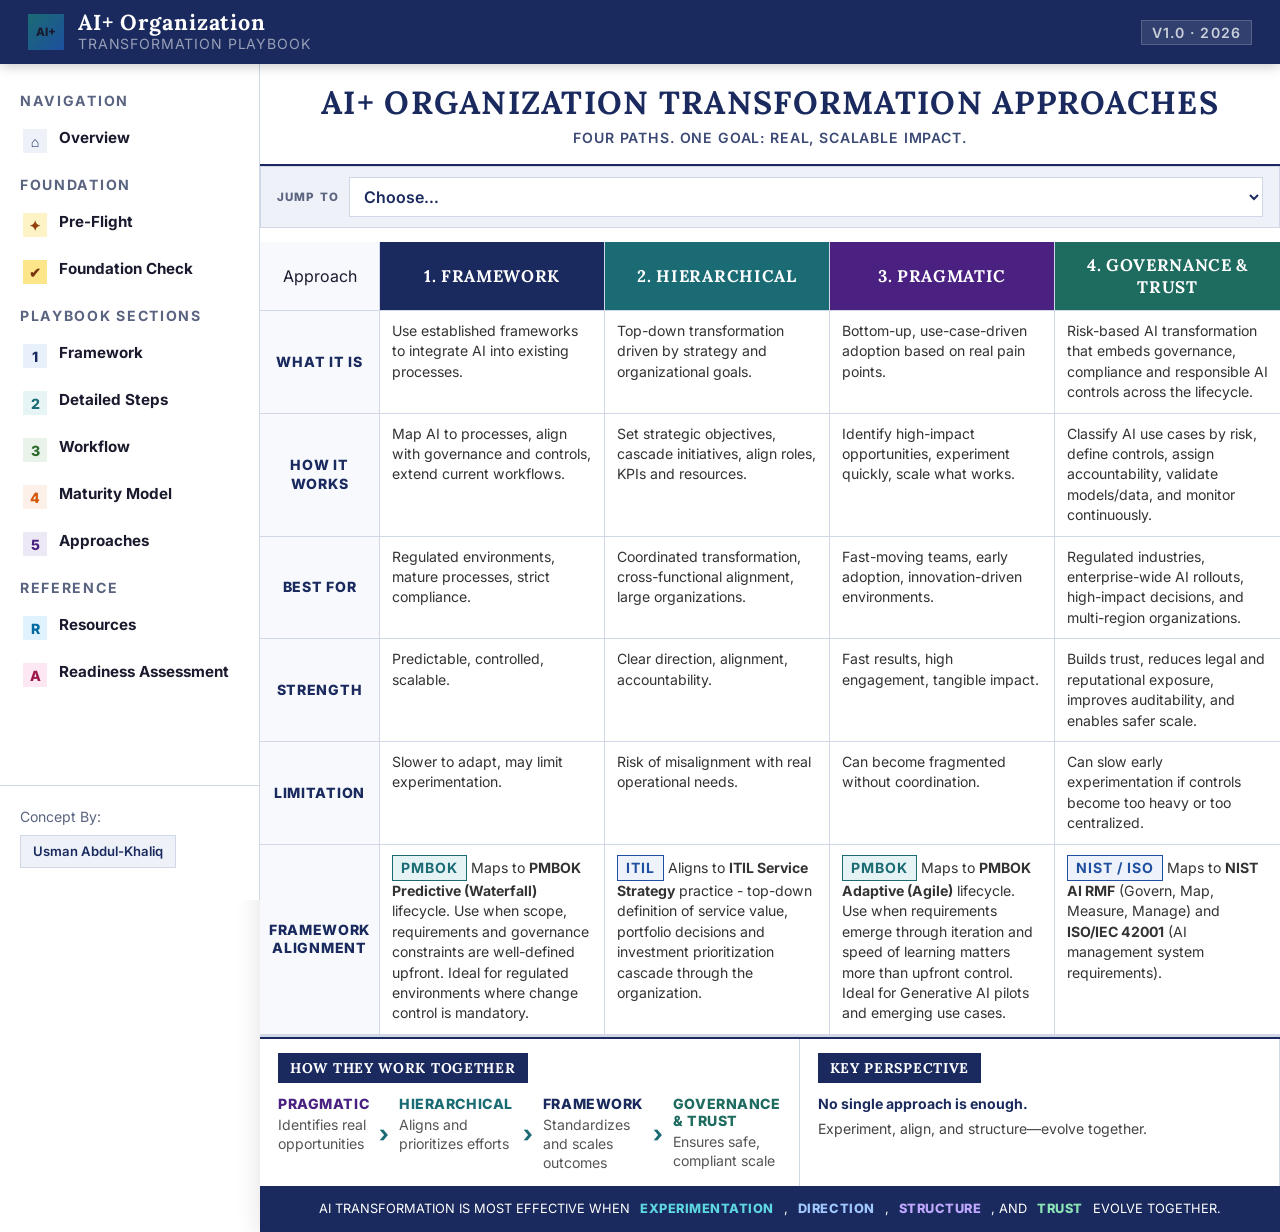
==== commit 8f1aa8aa: "Responsive Layout" ====
--- a/approaches.html
+++ b/approaches.html
@@ -17,51 +17,75 @@
     <p>Four Paths. One Goal: Real, Scalable Impact.</p>
   </div>
 
-  <div class="approach-grid">
-    <div class="approach-cell row-label label-head">Approach</div>
-    <div class="approach-cell approach-head a1">1. FRAMEWORK</div>
-    <div class="approach-cell approach-head a2">2. HIERARCHICAL</div>
-    <div class="approach-cell approach-head a3">3. PRAGMATIC</div>
-    <div class="approach-cell approach-head a4">4. GOVERNANCE &amp; TRUST</div>
+  <nav class="page-section-jump" aria-label="Jump on approaches page">
+    <label class="page-section-jump-label" for="app-page-jump">Jump to</label>
+    <select id="app-page-jump" class="page-section-jump-select" data-jump="1">
+      <option value="">Choose…</option>
+      <option value="app-compare">Approach comparison</option>
+      <option value="app-together">How they work together</option>
+    </select>
+  </nav>
 
-    <div class="approach-cell row-label">What It Is</div>
-    <div class="approach-cell row-val">Use established frameworks to integrate AI into existing processes.</div>
-    <div class="approach-cell row-val">Top-down transformation driven by strategy and organizational goals.</div>
-    <div class="approach-cell row-val">Bottom-up, use-case-driven adoption based on real pain points.</div>
-    <div class="approach-cell row-val">Risk-based AI transformation that embeds governance, compliance and responsible AI controls across the lifecycle.</div>
+  <!-- Row-based desktop grid + stacks cleanly on narrow screens -->
+  <div class="approach-matrix" id="app-compare">
+    <div class="am-head-row">
+      <div class="am-corner label-head">Approach</div>
+      <div class="approach-head a1">1. FRAMEWORK</div>
+      <div class="approach-head a2">2. HIERARCHICAL</div>
+      <div class="approach-head a3">3. PRAGMATIC</div>
+      <div class="approach-head a4">4. GOVERNANCE &amp; TRUST</div>
+    </div>
 
-    <div class="approach-cell row-label">How It Works</div>
-    <div class="approach-cell row-val">Map AI to processes, align with governance and controls, extend current workflows.</div>
-    <div class="approach-cell row-val">Set strategic objectives, cascade initiatives, align roles, KPIs and resources.</div>
-    <div class="approach-cell row-val">Identify high-impact opportunities, experiment quickly, scale what works.</div>
-    <div class="approach-cell row-val">Classify AI use cases by risk, define controls, assign accountability, validate models/data, and monitor continuously.</div>
+    <div class="am-row">
+      <div class="am-dim row-label">What It Is</div>
+      <div class="am-val"><span class="am-ph approach-ph-a1">1 · Framework</span><span class="am-body">Use established frameworks to integrate AI into existing processes.</span></div>
+      <div class="am-val"><span class="am-ph approach-ph-a2">2 · Hierarchical</span><span class="am-body">Top-down transformation driven by strategy and organizational goals.</span></div>
+      <div class="am-val"><span class="am-ph approach-ph-a3">3 · Pragmatic</span><span class="am-body">Bottom-up, use-case-driven adoption based on real pain points.</span></div>
+      <div class="am-val"><span class="am-ph approach-ph-a4">4 · Governance &amp; Trust</span><span class="am-body">Risk-based AI transformation that embeds governance, compliance and responsible AI controls across the lifecycle.</span></div>
+    </div>
 
-    <div class="approach-cell row-label">Best For</div>
-    <div class="approach-cell row-val">Regulated environments, mature processes, strict compliance.</div>
-    <div class="approach-cell row-val">Coordinated transformation, cross-functional alignment, large organizations.</div>
-    <div class="approach-cell row-val">Fast-moving teams, early adoption, innovation-driven environments.</div>
-    <div class="approach-cell row-val">Regulated industries, enterprise-wide AI rollouts, high-impact decisions, and multi-region organizations.</div>
+    <div class="am-row">
+      <div class="am-dim row-label">How It Works</div>
+      <div class="am-val"><span class="am-ph approach-ph-a1">1 · Framework</span><span class="am-body">Map AI to processes, align with governance and controls, extend current workflows.</span></div>
+      <div class="am-val"><span class="am-ph approach-ph-a2">2 · Hierarchical</span><span class="am-body">Set strategic objectives, cascade initiatives, align roles, KPIs and resources.</span></div>
+      <div class="am-val"><span class="am-ph approach-ph-a3">3 · Pragmatic</span><span class="am-body">Identify high-impact opportunities, experiment quickly, scale what works.</span></div>
+      <div class="am-val"><span class="am-ph approach-ph-a4">4 · Governance &amp; Trust</span><span class="am-body">Classify AI use cases by risk, define controls, assign accountability, validate models/data, and monitor continuously.</span></div>
+    </div>
 
-    <div class="approach-cell row-label">Strength</div>
-    <div class="approach-cell row-val">Predictable, controlled, scalable.</div>
-    <div class="approach-cell row-val">Clear direction, alignment, accountability.</div>
-    <div class="approach-cell row-val">Fast results, high engagement, tangible impact.</div>
-    <div class="approach-cell row-val">Builds trust, reduces legal and reputational exposure, improves auditability, and enables safer scale.</div>
+    <div class="am-row">
+      <div class="am-dim row-label">Best For</div>
+      <div class="am-val"><span class="am-ph approach-ph-a1">1 · Framework</span><span class="am-body">Regulated environments, mature processes, strict compliance.</span></div>
+      <div class="am-val"><span class="am-ph approach-ph-a2">2 · Hierarchical</span><span class="am-body">Coordinated transformation, cross-functional alignment, large organizations.</span></div>
+      <div class="am-val"><span class="am-ph approach-ph-a3">3 · Pragmatic</span><span class="am-body">Fast-moving teams, early adoption, innovation-driven environments.</span></div>
+      <div class="am-val"><span class="am-ph approach-ph-a4">4 · Governance &amp; Trust</span><span class="am-body">Regulated industries, enterprise-wide AI rollouts, high-impact decisions, and multi-region organizations.</span></div>
+    </div>
 
-    <div class="approach-cell row-label">Limitation</div>
-    <div class="approach-cell row-val">Slower to adapt, may limit experimentation.</div>
-    <div class="approach-cell row-val">Risk of misalignment with real operational needs.</div>
-    <div class="approach-cell row-val">Can become fragmented without coordination.</div>
-    <div class="approach-cell row-val">Can slow early experimentation if controls become too heavy or too centralized.</div>
+    <div class="am-row">
+      <div class="am-dim row-label">Strength</div>
+      <div class="am-val"><span class="am-ph approach-ph-a1">1 · Framework</span><span class="am-body">Predictable, controlled, scalable.</span></div>
+      <div class="am-val"><span class="am-ph approach-ph-a2">2 · Hierarchical</span><span class="am-body">Clear direction, alignment, accountability.</span></div>
+      <div class="am-val"><span class="am-ph approach-ph-a3">3 · Pragmatic</span><span class="am-body">Fast results, high engagement, tangible impact.</span></div>
+      <div class="am-val"><span class="am-ph approach-ph-a4">4 · Governance &amp; Trust</span><span class="am-body">Builds trust, reduces legal and reputational exposure, improves auditability, and enables safer scale.</span></div>
+    </div>
 
-    <div class="approach-cell row-label">Framework Alignment</div>
-    <div class="approach-cell row-val"><span class="fw-badge fw-pmbok">PMBOK</span> Maps to <strong>PMBOK Predictive (Waterfall)</strong> lifecycle. Use when scope, requirements and governance constraints are well-defined upfront. Ideal for regulated environments where change control is mandatory.</div>
-    <div class="approach-cell row-val"><span class="fw-badge fw-itil">ITIL</span> Aligns to <strong>ITIL Service Strategy</strong> practice - top-down definition of service value, portfolio decisions and investment prioritization cascade through the organization.</div>
-    <div class="approach-cell row-val"><span class="fw-badge fw-pmbok">PMBOK</span> Maps to <strong>PMBOK Adaptive (Agile)</strong> lifecycle. Use when requirements emerge through iteration and speed of learning matters more than upfront control. Ideal for Generative AI pilots and emerging use cases.</div>
-    <div class="approach-cell row-val"><span class="fw-badge fw-itil">NIST / ISO</span> Maps to <strong>NIST AI RMF</strong> (Govern, Map, Measure, Manage) and <strong>ISO/IEC 42001</strong> (AI management system requirements).</div>
+    <div class="am-row">
+      <div class="am-dim row-label">Limitation</div>
+      <div class="am-val"><span class="am-ph approach-ph-a1">1 · Framework</span><span class="am-body">Slower to adapt, may limit experimentation.</span></div>
+      <div class="am-val"><span class="am-ph approach-ph-a2">2 · Hierarchical</span><span class="am-body">Risk of misalignment with real operational needs.</span></div>
+      <div class="am-val"><span class="am-ph approach-ph-a3">3 · Pragmatic</span><span class="am-body">Can become fragmented without coordination.</span></div>
+      <div class="am-val"><span class="am-ph approach-ph-a4">4 · Governance &amp; Trust</span><span class="am-body">Can slow early experimentation if controls become too heavy or too centralized.</span></div>
+    </div>
+
+    <div class="am-row">
+      <div class="am-dim row-label">Framework Alignment</div>
+      <div class="am-val"><span class="am-ph approach-ph-a1">1 · Framework</span><span class="am-body"><span class="fw-badge fw-pmbok">PMBOK</span> Maps to <strong>PMBOK Predictive (Waterfall)</strong> lifecycle. Use when scope, requirements and governance constraints are well-defined upfront. Ideal for regulated environments where change control is mandatory.</span></div>
+      <div class="am-val"><span class="am-ph approach-ph-a2">2 · Hierarchical</span><span class="am-body"><span class="fw-badge fw-itil">ITIL</span> Aligns to <strong>ITIL Service Strategy</strong> practice - top-down definition of service value, portfolio decisions and investment prioritization cascade through the organization.</span></div>
+      <div class="am-val"><span class="am-ph approach-ph-a3">3 · Pragmatic</span><span class="am-body"><span class="fw-badge fw-pmbok">PMBOK</span> Maps to <strong>PMBOK Adaptive (Agile)</strong> lifecycle. Use when requirements emerge through iteration and speed of learning matters more than upfront control. Ideal for Generative AI pilots and emerging use cases.</span></div>
+      <div class="am-val"><span class="am-ph approach-ph-a4">4 · Governance &amp; Trust</span><span class="am-body"><span class="fw-badge fw-itil">NIST / ISO</span> Maps to <strong>NIST AI RMF</strong> (Govern, Map, Measure, Manage) and <strong>ISO/IEC 42001</strong> (AI management system requirements).</span></div>
+    </div>
   </div>
 
-  <div class="bottom-section">
+  <div class="bottom-section" id="app-together">
     <div class="bottom-block">
       <div class="bottom-title">HOW THEY WORK TOGETHER</div>
       <div class="flow-items">
@@ -112,7 +136,7 @@
   </div>
 </div>
 </div>
+<script src="section-jump.js"></script>
 <script src="spa-nav.js"></script>
 </body>
 </html>
-
--- a/shared.css
+++ b/shared.css
@@ -118,14 +118,8 @@
     color: var(--blue-mid);
   }
   .view-toggle-btn {
-    display: flex; align-items: center; gap: 6px;
-    background: rgba(255,255,255,.1); border: 1px solid rgba(255,255,255,.22);
-    color: rgba(255,255,255,.85); font-size: 0.88rem; font-weight: 600;
-    letter-spacing: .06em; text-transform: uppercase;
-    padding: 5px 12px; border-radius: 20px;
-    cursor: pointer; transition: background .15s; white-space: nowrap; margin-left: 10px;
-  }
-  .view-toggle-btn:hover { background: rgba(255,255,255,.18); border-color: rgba(255,255,255,.4); }
+    display: none !important;
+  }
 
   /* ── VIEW SWITCHER ───────────────────────────────────── */
   .view-switcher {
@@ -188,10 +182,18 @@
   padding-left: 20px !important;
 }
 
+@media (max-width: 900px) {
+  body.view-clean {
+    padding-left: 0 !important;
+    padding-right: 0 !important;
+    padding-top: calc(var(--header-h) + var(--aipo-top-nav-h, 56px)) !important;
+  }
+}
+
 /* ── PRINT BASE ─────────────────────────────────────── */
 @media print {
   body { padding: 0; background: white; }
-  .site-header, .site-sidebar, .view-toggle-btn, .view-switcher { display: none !important; }
+  .site-header, .site-sidebar, .site-nav-mobile, .page-section-jump, .assess-nav-steps, .view-switcher { display: none !important; }
   .page { max-width: none !important; }
 }
 /* ── FRAMEWORK ALIGNMENT COMPONENTS ───────────────── */
--- a/main.css
+++ b/main.css
@@ -588,34 +588,9 @@
   margin-top: 1px;
 }
 
-/* ── VIEW TOGGLE ──────────────────────────────────────── */
+/* ── VIEW TOGGLE (hidden — layout uses stored preference only) ─── */
 .view-toggle-btn {
-  display: flex;
-  align-items: center;
-  gap: 6px;
-  background: rgba(255, 255, 255, 0.1);
-  border: 1px solid rgba(255, 255, 255, 0.22);
-  color: rgba(255, 255, 255, 0.85);
-  font-family: "Inter", sans-serif;
-  font-size: 0.88rem;
-  font-weight: 600;
-  letter-spacing: 0.06em;
-  text-transform: uppercase;
-  padding: 5px 12px;
-  border-radius: 20px;
-  cursor: pointer;
-  transition:
-    background 0.15s,
-    border-color 0.15s;
-  white-space: nowrap;
-  margin-left: 10px;
-}
-.view-toggle-btn:hover {
-  background: rgba(255, 255, 255, 0.18);
-  border-color: rgba(255, 255, 255, 0.4);
-}
-.view-toggle-btn svg {
-  flex-shrink: 0;
+  display: none !important;
 }
 
 /* boxed (default): shell padding matches index — one inset for #aipo-content */
@@ -655,16 +630,6 @@
 }
 
 @media (max-width: 760px) {
-  .intro-block {
-    grid-template-columns: 1fr;
-  }
-  body {
-    padding-top: var(--header-h);
-    padding-left: 0;
-  }
-  aside, .site-sidebar {
-    transform: translateX(-100%);
-  }
   .cards {
     grid-template-columns: 1fr;
   }
@@ -711,21 +676,40 @@
   text-transform: uppercase;
 }
 
-.approach-grid {
+/* ── APPROACHES: matrix (desktop grid, mobile stacks by dimension) ── */
+.approach-matrix {
+  border-bottom: 2px solid var(--border);
+}
+.am-head-row,
+.am-row {
   display: grid;
   grid-template-columns: 120px repeat(4, minmax(0, 1fr));
-  border-bottom: 2px solid var(--border);
-}
-
-.approach-cell {
+}
+.am-head-row > *,
+.am-row > * {
   border-right: 1px solid var(--border);
   border-bottom: 1px solid var(--border);
 }
-.approach-grid .approach-cell:nth-child(5n) {
+.am-head-row > *:nth-child(5n),
+.am-row > *:nth-child(5n) {
   border-right: none;
 }
-.approach-grid .approach-cell:nth-last-child(-n + 5) {
-  border-bottom: none;
+.am-corner {
+  display: flex;
+  align-items: center;
+  justify-content: center;
+}
+.am-val {
+  padding: 10px 12px;
+  font-size: 0.88rem;
+  color: #333;
+  line-height: 1.45;
+}
+.am-ph {
+  display: none;
+}
+.am-body {
+  display: block;
 }
 
 .approach-head {
@@ -740,7 +724,8 @@
   align-items: center;
   justify-content: center;
   gap: 8px;
-  white-space: nowrap;
+  white-space: normal;
+  overflow-wrap: anywhere;
 }
 
 .label-head {
@@ -3003,14 +2988,24 @@
 
 .card-header {
   display: flex;
-  align-items: center;
+  flex-wrap: nowrap;
+  align-items: flex-start;
   gap: 12px;
   padding: 14px 18px;
   color: white;
   border-bottom: 2px solid rgba(255, 255, 255, 0.3);
 }
 
-.card-num {
+.card-header > div:nth-child(2) {
+  min-width: 0;
+  flex: 1;
+}
+
+.card-header .fw-badges {
+  flex-shrink: 0;
+  flex-wrap: wrap;
+  max-width: 100%;
+}
   font-family: "Lora", serif;
   font-size: 2.2rem;
   font-weight: 800;
@@ -3245,7 +3240,6 @@
 
 /* Step controls sit below the page title; full-width strip (no floating card) */
 body.workflow-page .page > .step-controls,
-body.maturity-page .page > .step-controls,
 body.details-page #aipo-content > .page-header + .step-controls {
   border-radius: 0;
   box-shadow: none;
@@ -3805,8 +3799,9 @@
   background: #f0f5fa;
   padding: 7px 16px;
   display: flex;
+  flex-wrap: wrap;
   align-items: center;
-  gap: 12px;
+  gap: 10px 12px;
   border-bottom: 1px solid var(--border);
   font-size: 0.88rem;
 }
@@ -3819,6 +3814,7 @@
   flex-shrink: 0;
 }
 .fw-align-row .fw-badge {
+  flex: 0 0 auto;
   font-size: 0.88rem;
   font-weight: 700;
   padding: 2px 9px;
@@ -4036,6 +4032,20 @@
   color: #2a0f50;
 }
 
+/* Shown only on narrow screens — dimension × level stacks readably */
+.mat-cap {
+  display: none;
+}
+.mat-cap--1 {
+  color: var(--navy);
+}
+.mat-cap--2 {
+  color: #1a6b73;
+}
+.mat-cap--3 {
+  color: var(--purple);
+}
+
 /* Progression row */
 .progression-row {
   background: #f0f5fa;
@@ -4233,17 +4243,17 @@
 .why-strip {
   background: white;
   border: 1px solid var(--border);
-  display: grid;
-  grid-template-columns: 1fr 1fr 1fr;
+  display: flex;
+  flex-direction: column;
   border-bottom: 2px solid var(--border);
   margin-top: 0;
 }
 .why-item {
   padding: 20px 22px;
-  border-right: 1px solid var(--border);
+  border-bottom: 1px solid var(--border);
 }
 .why-item:last-child {
-  border-right: none;
+  border-bottom: none;
 }
 .why-icon {
   font-size: 1.6rem;
@@ -4917,21 +4927,22 @@
 }
 
 body.prereq-page.view-clean .why-strip {
-  display: grid !important;
-  grid-template-columns: 1fr 1fr 1fr !important;
+  display: flex !important;
+  flex-direction: column !important;
+  grid-template-columns: unset !important;
   border: 1px solid var(--border) !important;
   border-bottom: 2px solid var(--border) !important;
   margin-top: 0 !important;
 }
 
 body.prereq-page.view-clean .why-item {
-  border-right: 1px solid var(--border) !important;
+  border-right: none !important;
+  border-bottom: 1px solid var(--border) !important;
+  padding: 20px 22px !important;
+}
+
+body.prereq-page.view-clean .why-item:last-child {
   border-bottom: none !important;
-  padding: 20px 22px !important;
-}
-
-body.prereq-page.view-clean .why-item:last-child {
-  border-right: none !important;
 }
 
 body.prereq-page.view-clean .sec-divider {
@@ -6324,3 +6335,703 @@
   flex: 1.5;
 }
 
+/* Mobile / narrow: top menu is a <select> in .site-nav-mobile (hidden on desktop) */
+.site-nav-mobile {
+  display: none;
+}
+
+/* Readiness assessment: single horizontal step row */
+.assess-nav-steps {
+  display: flex;
+  align-items: stretch;
+  gap: 10px;
+  margin: 0 0 14px;
+  flex-wrap: nowrap;
+}
+
+.assess-nav-steps .assess-nav-label {
+  flex-shrink: 0;
+  align-self: center;
+  font-size: 0.72rem;
+  font-weight: 800;
+  letter-spacing: 0.1em;
+  text-transform: uppercase;
+  color: var(--muted);
+}
+
+.assess-nav-steps .assess-nav-scroll {
+  display: flex;
+  flex: 1;
+  min-width: 0;
+  gap: 8px;
+  overflow-x: auto;
+  -webkit-overflow-scrolling: touch;
+  padding-bottom: 4px;
+  scrollbar-width: thin;
+}
+
+.assess-nav-steps .assess-nav-scroll a {
+  flex: 0 0 auto;
+  padding: 10px 14px;
+  font-size: 0.82rem;
+  font-weight: 700;
+  line-height: 1.2;
+  text-decoration: none;
+  color: var(--navy);
+  background: #eef2f8;
+  border: 1px solid var(--border);
+  border-radius: 999px;
+  white-space: nowrap;
+}
+
+.assess-nav-steps .assess-nav-scroll a:hover {
+  background: #e2e9f5;
+  border-color: var(--blue-mid);
+}
+
+/* In-page section jump */
+.page-section-jump {
+  display: flex;
+  align-items: center;
+  gap: 10px;
+  padding: 10px 16px;
+  margin: 0 0 14px;
+  background: #eef2f8;
+  border: 1px solid var(--border);
+  border-radius: 8px;
+  box-sizing: border-box;
+}
+
+.page-section-jump-label {
+  flex-shrink: 0;
+  font-size: 0.72rem;
+  font-weight: 800;
+  letter-spacing: 0.1em;
+  text-transform: uppercase;
+  color: var(--muted);
+}
+
+.page-section-jump-select {
+  flex: 1;
+  min-width: 0;
+  font-family: "Inter", sans-serif;
+  font-size: 16px;
+  font-weight: 600;
+  padding: 8px 10px;
+  border: 1px solid var(--border);
+  border-radius: 6px;
+  background: #fff;
+  color: var(--navy);
+}
+
+/* ═══ Responsive: ≤900px — top dropdown menu, vertical stacks, compact step UI ═══ */
+@media (max-width: 900px) {
+  :root {
+    --aipo-top-nav-h: 50px;
+  }
+
+  body {
+    padding-left: 0 !important;
+    padding-top: calc(var(--header-h) + var(--aipo-top-nav-h)) !important;
+  }
+
+  .site-header,
+  header.site-header {
+    padding: 0 12px 0 16px;
+    gap: 10px;
+  }
+
+  .sh-title {
+    font-size: 1.05rem;
+    overflow: hidden;
+    text-overflow: ellipsis;
+    white-space: nowrap;
+  }
+
+  .site-header > div:nth-child(2) {
+    min-width: 0;
+    flex: 1;
+  }
+
+  .sh-badge {
+    display: none;
+  }
+
+  .site-nav-mobile {
+    display: flex;
+    align-items: center;
+    gap: 10px;
+    position: fixed;
+    top: var(--header-h);
+    left: 0;
+    right: 0;
+    z-index: 99;
+    padding: 6px 12px 8px;
+    background: #fff;
+    border-bottom: 1px solid var(--border);
+    box-shadow: 0 2px 10px rgba(0, 0, 0, 0.07);
+    box-sizing: border-box;
+  }
+
+  .site-nav-mobile-label {
+    flex-shrink: 0;
+    font-size: 0.72rem;
+    font-weight: 800;
+    letter-spacing: 0.1em;
+    text-transform: uppercase;
+    color: var(--muted);
+  }
+
+  .site-nav-mobile-select {
+    flex: 1;
+    min-width: 0;
+    max-width: 100%;
+    font-family: "Inter", sans-serif;
+    font-size: 16px;
+    font-weight: 600;
+    color: var(--navy);
+    padding: 8px 10px;
+    border: 1px solid var(--border);
+    border-radius: 8px;
+    background: #f7f9fc;
+    cursor: pointer;
+    appearance: auto;
+  }
+
+  .page-section-jump {
+    position: sticky;
+    top: calc(var(--header-h) + var(--aipo-top-nav-h, 0px));
+    z-index: 24;
+    margin-bottom: 12px;
+    box-shadow: 0 2px 8px rgba(0, 0, 0, 0.06);
+  }
+
+  body.prereq-page .domain[id],
+  body.checklist-page .cl-section[id],
+  body.framework-page .section[id],
+  body.details-page .page > .card[id],
+  body.workflow-page .workflow-grid .col[id],
+  body.maturity-page #mat-compare,
+  body.maturity-page #mat-takeaway,
+  body.approaches-page #app-compare,
+  body.approaches-page #app-together {
+    scroll-margin-top: calc(var(--header-h) + var(--aipo-top-nav-h) + 52px);
+  }
+
+  body.assessment-page .sc[id] {
+    scroll-margin-top: calc(var(--header-h) + var(--aipo-top-nav-h) + 88px);
+  }
+
+  aside.site-sidebar {
+    display: none !important;
+  }
+
+  body.view-boxed #aipo-content,
+  body.view-full #aipo-content {
+    padding: 12px 12px 36px;
+  }
+
+  body.details-page .card-header {
+    flex-wrap: wrap;
+    align-items: flex-start;
+    padding-left: 12px;
+    padding-right: 12px;
+  }
+
+  body.details-page .card-header .fw-badges {
+    flex-basis: 100%;
+    max-width: 100%;
+    justify-content: flex-start;
+  }
+
+  body.framework-page .section {
+    grid-template-columns: 1fr;
+  }
+
+  body.framework-page .section-label {
+    padding: 16px 14px 12px;
+  }
+
+  body.framework-page .page-section-jump {
+    margin-bottom: 16px;
+  }
+
+  body.framework-page .fw-align-row {
+    align-items: flex-start;
+  }
+
+  body.framework-page .fw-align-label {
+    white-space: normal;
+    flex: 1 1 100%;
+  }
+
+  .page-header h1,
+  .page-title {
+    font-size: 1.2rem !important;
+  }
+
+  body.details-page .page {
+    grid-template-columns: 1fr;
+    row-gap: 16px;
+  }
+
+  .step-controls {
+    flex-direction: column;
+    align-items: stretch;
+    gap: 10px;
+    padding: 12px 12px;
+  }
+
+  body.details-page .step-controls .sc-modes,
+  body.workflow-page .step-controls .sc-modes {
+    display: none !important;
+  }
+
+  .sc-nav,
+  .sc-dots {
+    justify-content: center;
+  }
+
+  .intro-block {
+    display: flex;
+    flex-direction: column;
+    flex-wrap: nowrap;
+    align-items: stretch;
+    gap: 16px;
+    padding: 18px 16px;
+    overflow-x: visible;
+  }
+
+  .intro-block h2 {
+    flex: none;
+    width: 100%;
+    min-width: 0;
+  }
+
+  .intro-col {
+    flex: none;
+    width: 100%;
+    max-width: none;
+  }
+
+  .two-col {
+    display: flex;
+    flex-direction: column;
+    gap: 12px;
+    padding: 12px 16px;
+    border-bottom: 1px solid var(--border);
+    overflow-x: visible;
+  }
+
+  .two-col .col-block {
+    flex: none;
+    width: 100%;
+    max-width: none;
+    padding: 10px 0;
+    border: none;
+    border-radius: 0;
+    background: transparent;
+    box-sizing: border-box;
+  }
+
+  .two-col .col-block:first-child {
+    border-right: none;
+    padding-bottom: 4px;
+    border-bottom: 1px solid var(--border);
+  }
+
+  .card .item-table {
+    display: flex;
+    flex-direction: column;
+    gap: 0;
+    padding: 0 12px 12px;
+    overflow-x: visible;
+  }
+
+  .card .item-row {
+    flex: none;
+    width: 100%;
+    max-width: none;
+    display: grid;
+    grid-template-columns: 1fr;
+    border: none;
+    border-bottom: 1px solid #eef0f5;
+    border-radius: 0;
+    padding: 10px 0;
+    gap: 6px;
+  }
+
+  .card .item-row:last-child {
+    border-bottom: none;
+  }
+
+  .card .item-row .item-key {
+    padding: 0 0 4px;
+    border-right: none !important;
+  }
+
+  .card .item-row .item-val {
+    padding: 0;
+  }
+
+  body.framework-page .section-content {
+    display: block;
+    overflow-x: visible;
+    padding: 0;
+  }
+
+  body.framework-page .section-content > .section-desc,
+  body.framework-page .section-content > .fw-align-row {
+    width: 100%;
+    box-sizing: border-box;
+    padding-left: 16px;
+    padding-right: 16px;
+  }
+
+  body.framework-page .section-content > .item-row {
+    display: grid;
+    grid-template-columns: 1fr;
+    width: 100%;
+    border: none;
+    border-bottom: 1px solid var(--border);
+    border-radius: 0;
+    margin: 0;
+    box-sizing: border-box;
+  }
+
+  body.framework-page .section-content > .item-row:last-child {
+    border-bottom: none;
+  }
+
+  body.framework-page .section-content .item-key {
+    border-right: none;
+    border-bottom: 1px solid var(--border);
+    width: 100%;
+  }
+
+  body.framework-page .section-content .item-val {
+    width: 100%;
+  }
+
+  body.prereq-page .d-body {
+    display: block;
+    overflow-x: visible;
+    padding: 0;
+    border-top: 1px solid var(--border);
+  }
+
+  body.prereq-page .d-row {
+    display: grid;
+    grid-template-columns: 1fr;
+    width: 100%;
+    border: none;
+    border-radius: 0;
+    border-bottom: 1px solid #f0f3f8;
+    margin: 0;
+  }
+
+  body.prereq-page .d-row:last-child {
+    border-bottom: none;
+  }
+
+  body.prereq-page .d-row-key {
+    border-right: none;
+    border-bottom: 1px solid rgba(0, 0, 0, 0.06);
+    width: 100%;
+    box-sizing: border-box;
+  }
+
+  body.prereq-page .d-row-val {
+    width: 100%;
+    flex: unset;
+  }
+
+  .why-strip {
+    display: flex;
+    flex-direction: column;
+    flex-wrap: nowrap;
+    grid-template-columns: unset;
+    overflow-x: visible;
+    gap: 0;
+    padding: 0;
+  }
+
+  .why-item {
+    flex: none;
+    width: 100%;
+    border-right: none;
+    border-bottom: 1px solid var(--border);
+    box-sizing: border-box;
+  }
+
+  .why-item:last-child {
+    border-bottom: none;
+  }
+
+  body.prereq-page .matrix-wrap,
+  body.checklist-page .matrix-wrap {
+    overflow-x: auto;
+    -webkit-overflow-scrolling: touch;
+  }
+
+  body.checklist-page .cl-wrap {
+    display: block;
+  }
+
+  body.checklist-page .cl-bar-wrap {
+    width: 100%;
+  }
+
+  body.checklist-page .cl-section {
+    display: grid;
+    grid-template-columns: 1fr;
+    width: 100%;
+    max-width: none;
+    border: none;
+    border-bottom: 1px solid var(--border);
+    border-radius: 0;
+    overflow: visible;
+    margin: 0;
+    box-sizing: border-box;
+  }
+
+  body.checklist-page .cl-section:last-child {
+    border-bottom: none;
+  }
+
+  body.checklist-page .cl-items {
+    border-left: none;
+    border-top: 1px solid var(--border);
+  }
+
+  body.approaches-page .approach-matrix .am-head-row {
+    display: none;
+  }
+
+  body.approaches-page .am-row {
+    display: flex;
+    flex-direction: column;
+    margin-bottom: 16px;
+    border: 1px solid var(--border);
+    border-radius: 12px;
+    overflow: hidden;
+    background: #fff;
+  }
+
+  body.approaches-page .am-row > * {
+    border-right: none !important;
+  }
+
+  body.approaches-page .am-dim {
+    display: block;
+    padding: 12px 14px;
+    text-align: left;
+    justify-content: flex-start;
+    align-items: stretch;
+    border-bottom: 1px solid var(--border);
+    background: #f7f9fc;
+    font-size: 0.9rem;
+    line-height: 1.35;
+  }
+
+  body.approaches-page .am-val {
+    border-bottom: 1px solid #eef0f5;
+    padding: 12px 14px;
+  }
+
+  body.approaches-page .am-row .am-val:last-child {
+    border-bottom: none;
+  }
+
+  body.approaches-page .am-ph {
+    display: block;
+    font-size: 0.78rem;
+    font-weight: 800;
+    letter-spacing: 0.05em;
+    margin-bottom: 8px;
+  }
+
+  body.approaches-page .approach-ph-a1 {
+    color: var(--navy);
+  }
+
+  body.approaches-page .approach-ph-a2 {
+    color: var(--teal);
+  }
+
+  body.approaches-page .approach-ph-a3 {
+    color: var(--purple);
+  }
+
+  body.approaches-page .approach-ph-a4 {
+    color: #1e6b5f;
+  }
+
+  body.approaches-page .page {
+    overflow-x: visible;
+  }
+
+  .bottom-section {
+    display: flex;
+    flex-direction: column;
+    overflow-x: visible;
+  }
+
+  .bottom-block {
+    flex: none;
+    width: 100%;
+    border-right: none;
+    border-bottom: 1px solid var(--border);
+    box-sizing: border-box;
+  }
+
+  .bottom-block:last-child {
+    border-right: none;
+    border-bottom: none;
+  }
+
+  .flow-items {
+    flex-wrap: wrap;
+    justify-content: center;
+    row-gap: 16px;
+    column-gap: 8px;
+    overflow-x: visible;
+    min-width: 0;
+  }
+
+  .flow-arrow {
+    flex-shrink: 0;
+  }
+
+  body.assessment-page .prog-wrap {
+    top: calc(var(--header-h) + var(--aipo-top-nav-h) + 8px);
+  }
+
+  .fw-cycle {
+    overflow-x: auto;
+    flex-wrap: nowrap;
+  }
+
+  body.resources-page .resource-links-table {
+    display: block;
+    width: 100%;
+    overflow-x: auto;
+    -webkit-overflow-scrolling: touch;
+  }
+
+  body.maturity-page .maturity-table,
+  body.maturity-page .maturity-table thead,
+  body.maturity-page .maturity-table tbody,
+  body.maturity-page .maturity-table tr,
+  body.maturity-page .maturity-table th,
+  body.maturity-page .maturity-table td {
+    display: block;
+    width: 100%;
+    box-sizing: border-box;
+  }
+
+  body.maturity-page .maturity-table thead {
+    display: none;
+  }
+
+  body.maturity-page .maturity-table tbody tr {
+    margin-bottom: 16px;
+    border: 1px solid #c8d4e4;
+    border-radius: 10px;
+    overflow: hidden;
+    background: #fff;
+  }
+
+  body.maturity-page .maturity-table td.row-label {
+    background: #f0f5fa;
+    padding: 12px 14px;
+    border-bottom: 1px solid #d0d8e8;
+    font-size: 0.9rem;
+    line-height: 1.35;
+  }
+
+  body.maturity-page .mat-cap {
+    display: block;
+    font-size: 0.78rem;
+    font-weight: 800;
+    letter-spacing: 0.04em;
+    margin-bottom: 8px;
+  }
+
+  body.maturity-page .maturity-table td.l1,
+  body.maturity-page .maturity-table td.l2,
+  body.maturity-page .maturity-table td.l3 {
+    padding: 12px 14px;
+    border-top: 1px solid #eef0f5;
+    font-size: 0.9rem;
+    line-height: 1.55;
+  }
+
+  .progression-items {
+    flex-wrap: wrap;
+    justify-content: center;
+    row-gap: 12px;
+    column-gap: 4px;
+    padding: 12px 10px;
+    overflow-x: auto;
+    -webkit-overflow-scrolling: touch;
+  }
+
+  .progression-items .prog-arrow {
+    flex: 0 0 auto;
+    align-self: center;
+  }
+
+  body.assessment-page .assess-nav-steps {
+    position: sticky;
+    top: calc(var(--header-h) + var(--aipo-top-nav-h, 0px));
+    z-index: 22;
+    padding-bottom: 10px;
+    margin-bottom: 12px;
+    background: linear-gradient(to bottom, var(--bg) 70%, transparent);
+  }
+
+  body.assessment-page .page-main {
+    padding-left: 12px;
+    padding-right: 12px;
+    box-sizing: border-box;
+  }
+
+  body.assessment-page .sc-head {
+    flex-direction: column;
+    align-items: flex-start;
+    gap: 10px;
+  }
+
+  body.assessment-page .sc-badge {
+    align-self: flex-start;
+  }
+
+  body.view-clean:not(.checklist-page):not(.prereq-page) .banner,
+  body.view-clean:not(.checklist-page):not(.prereq-page) .sec-divider,
+  body.view-clean:not(.checklist-page):not(.prereq-page) .domain,
+  body.view-clean:not(.checklist-page):not(.prereq-page) .matrix-wrap,
+  body.view-clean:not(.checklist-page):not(.prereq-page) .cl-wrap,
+  body.view-clean:not(.checklist-page):not(.prereq-page) .readiness-bar,
+  body.view-clean:not(.checklist-page):not(.prereq-page) .why-strip {
+    padding-left: 14px !important;
+    padding-right: 14px !important;
+  }
+
+  body.view-clean:not(.checklist-page):not(.prereq-page) .matrix-header,
+  body.view-clean:not(.checklist-page):not(.prereq-page) .dep-legend,
+  body.view-clean:not(.checklist-page):not(.prereq-page) .cl-section-header,
+  body.view-clean:not(.checklist-page):not(.prereq-page) .cl-items {
+    padding-left: 12px !important;
+  }
+
+  body.prereq-page.view-clean .d-row {
+    grid-template-columns: 1fr !important;
+  }
+
+  body.prereq-page.view-clean .d-row-key {
+    border-right: none !important;
+    border-bottom: 1px solid rgba(0, 0, 0, 0.08) !important;
+  }
+}
+
